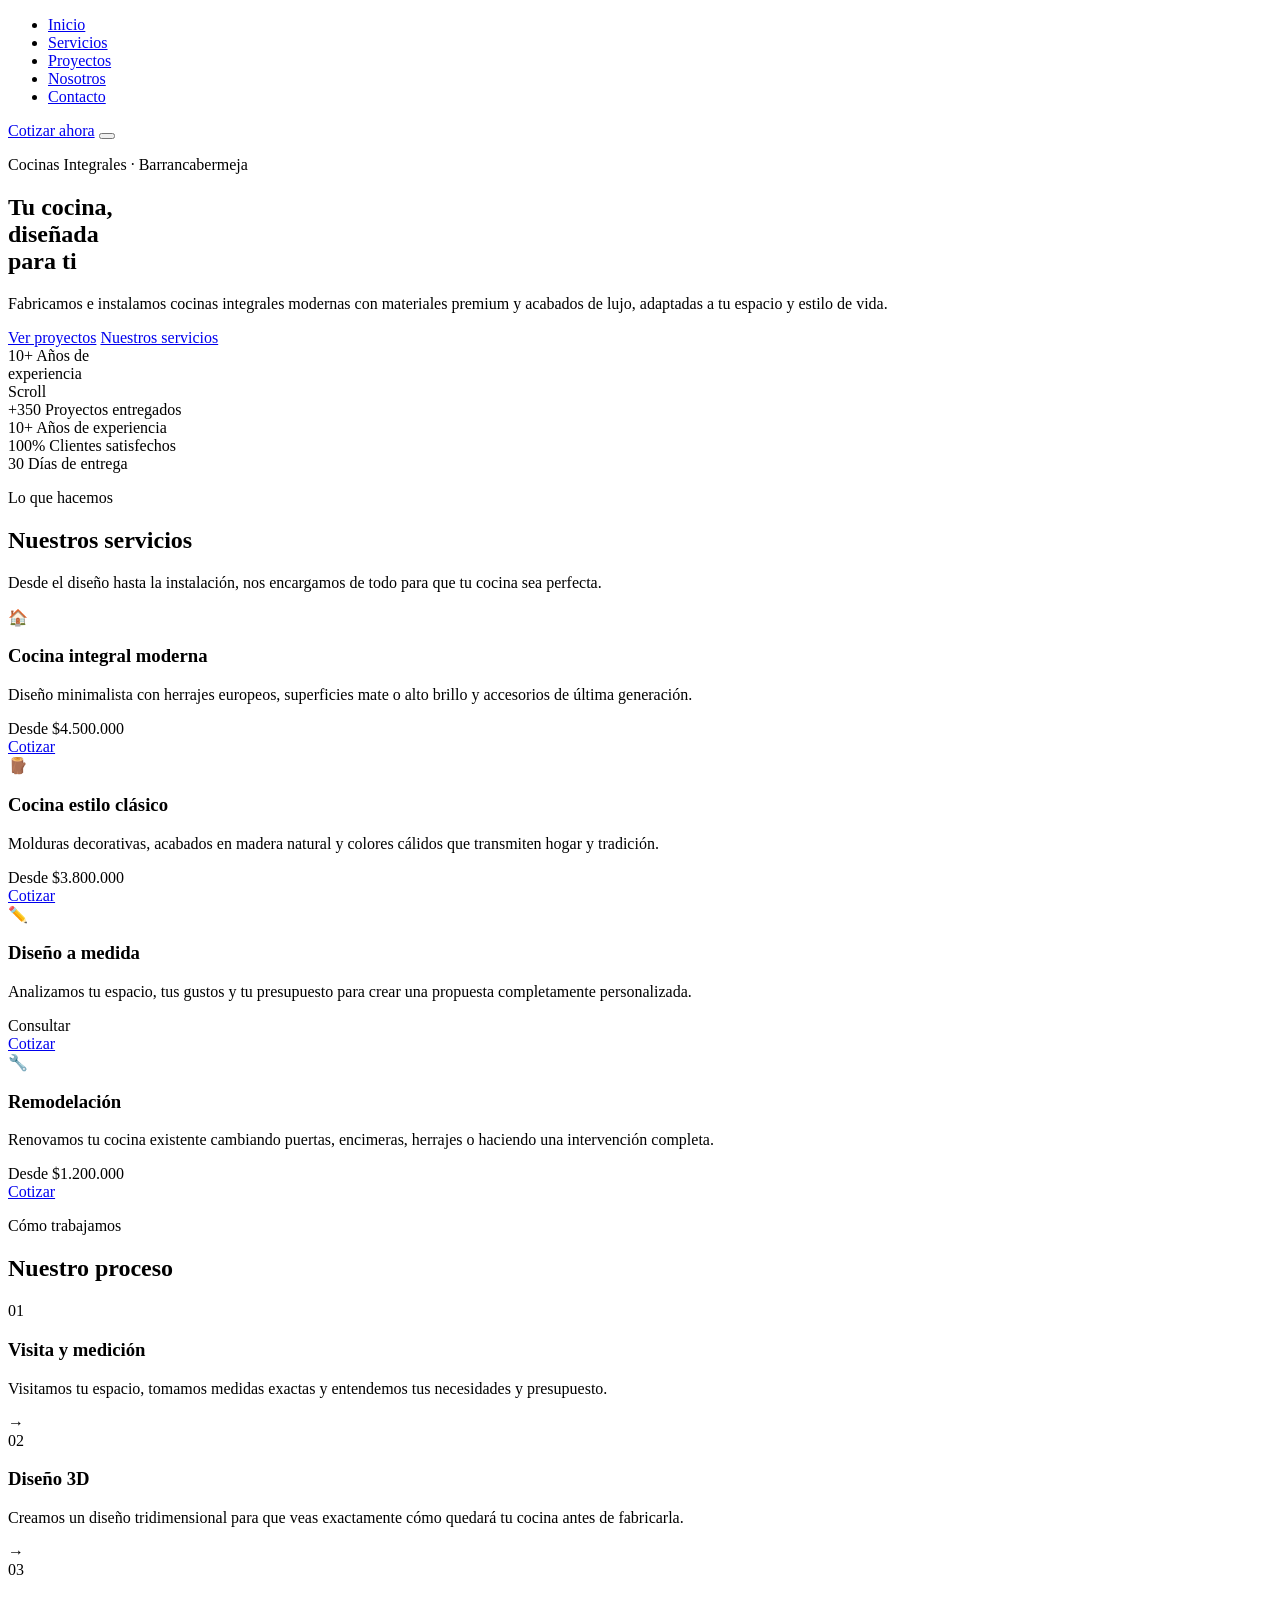
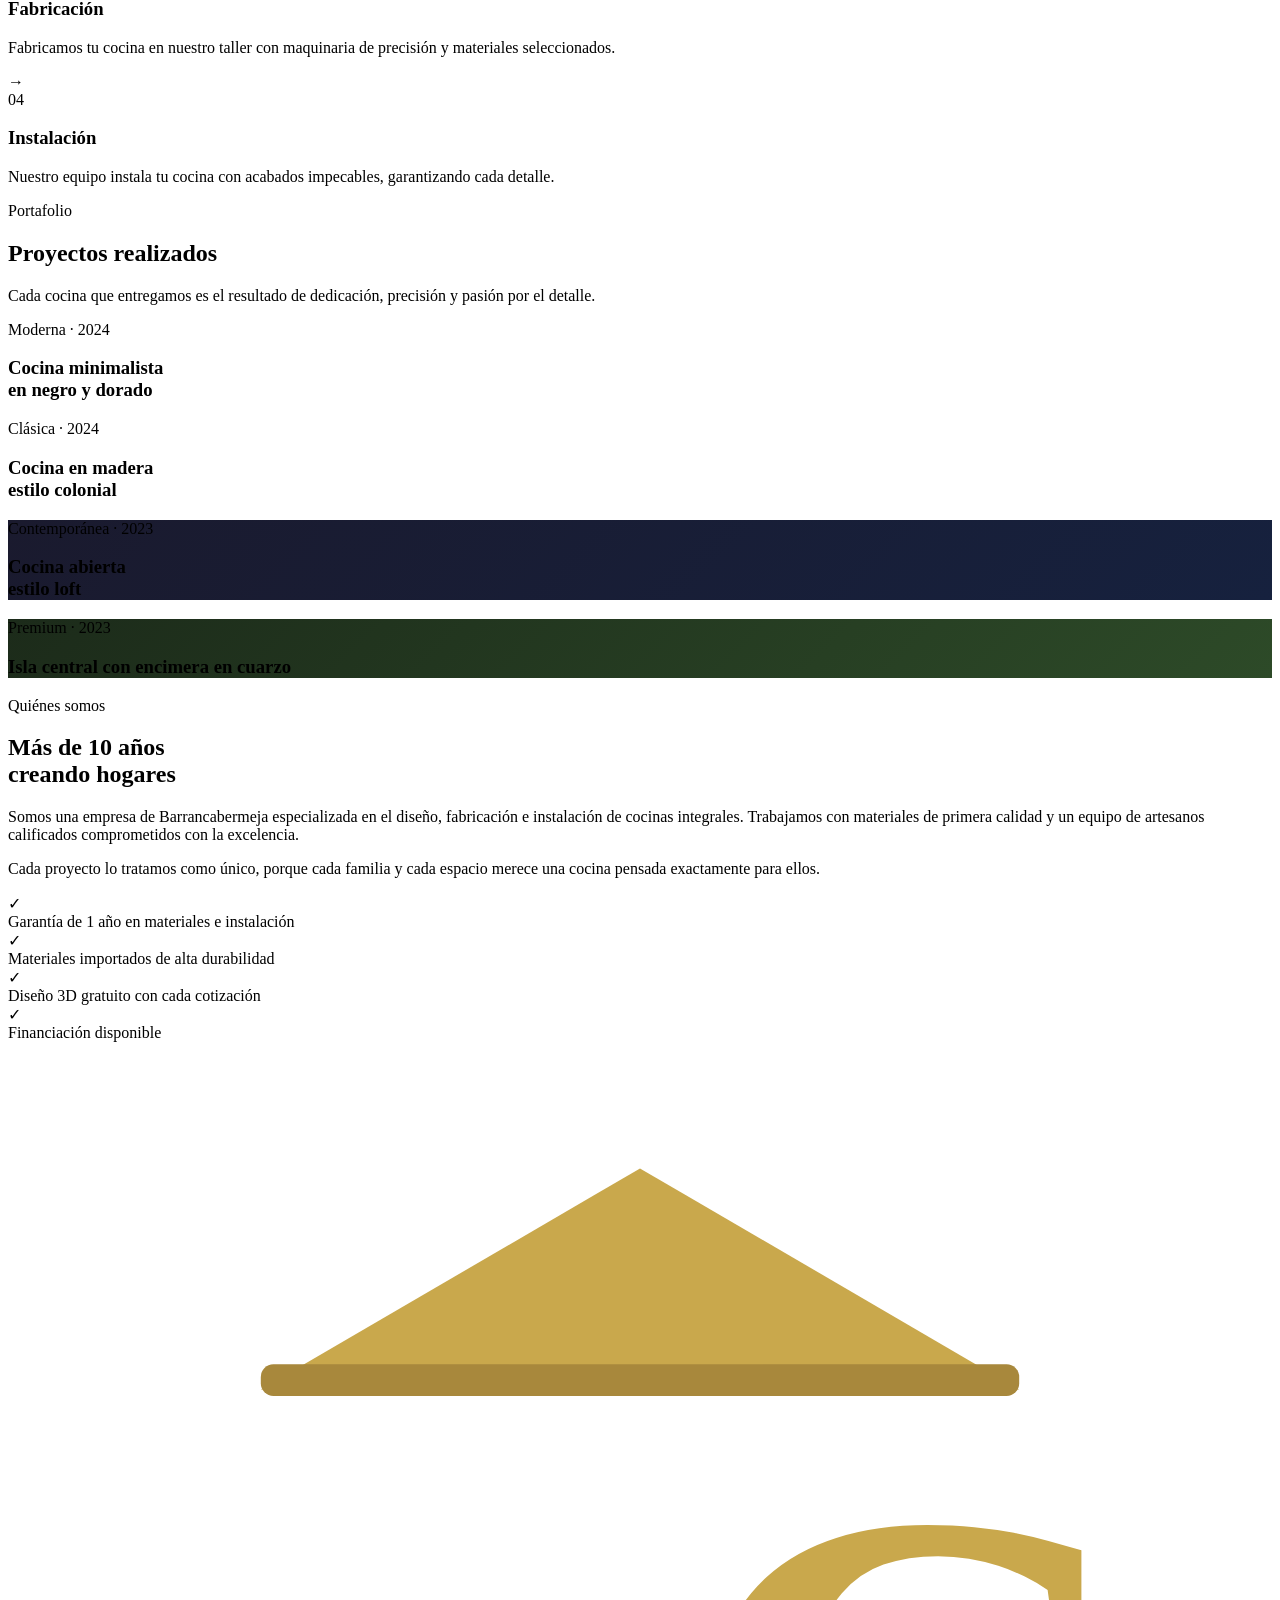
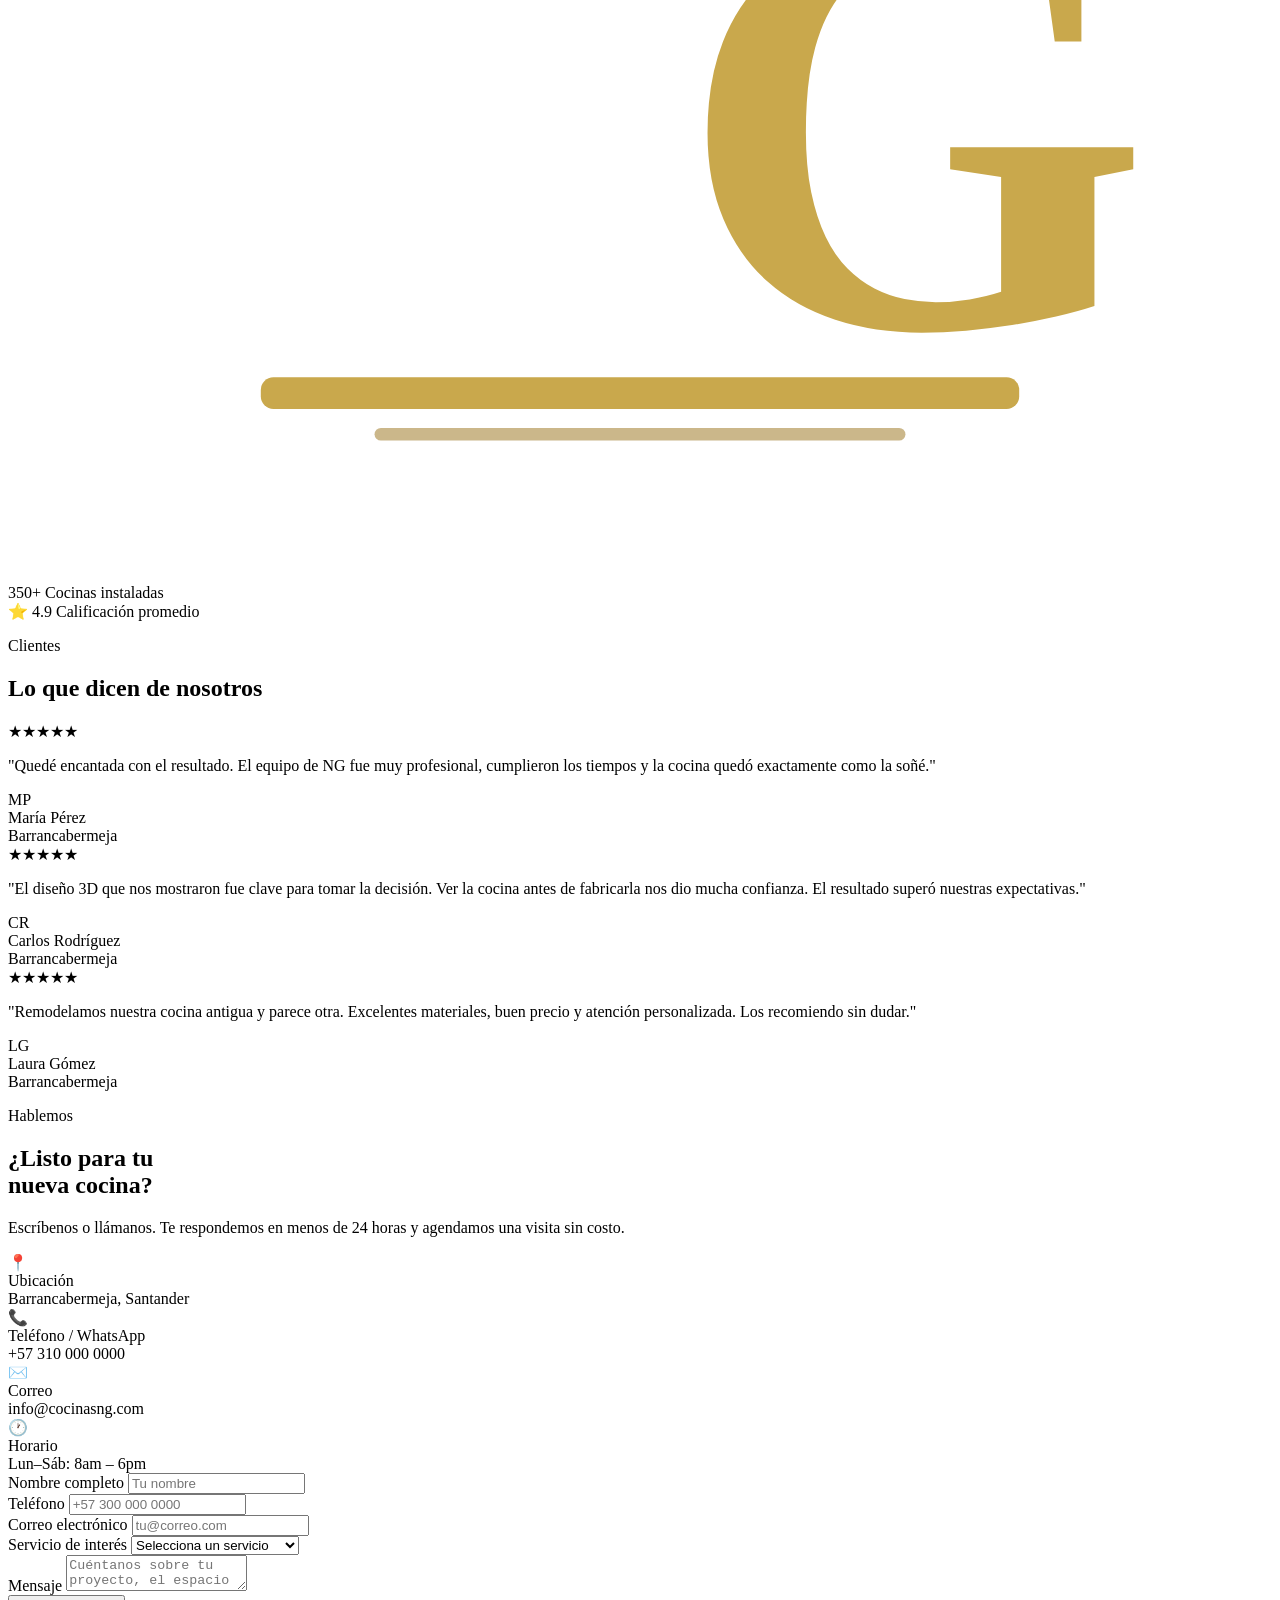
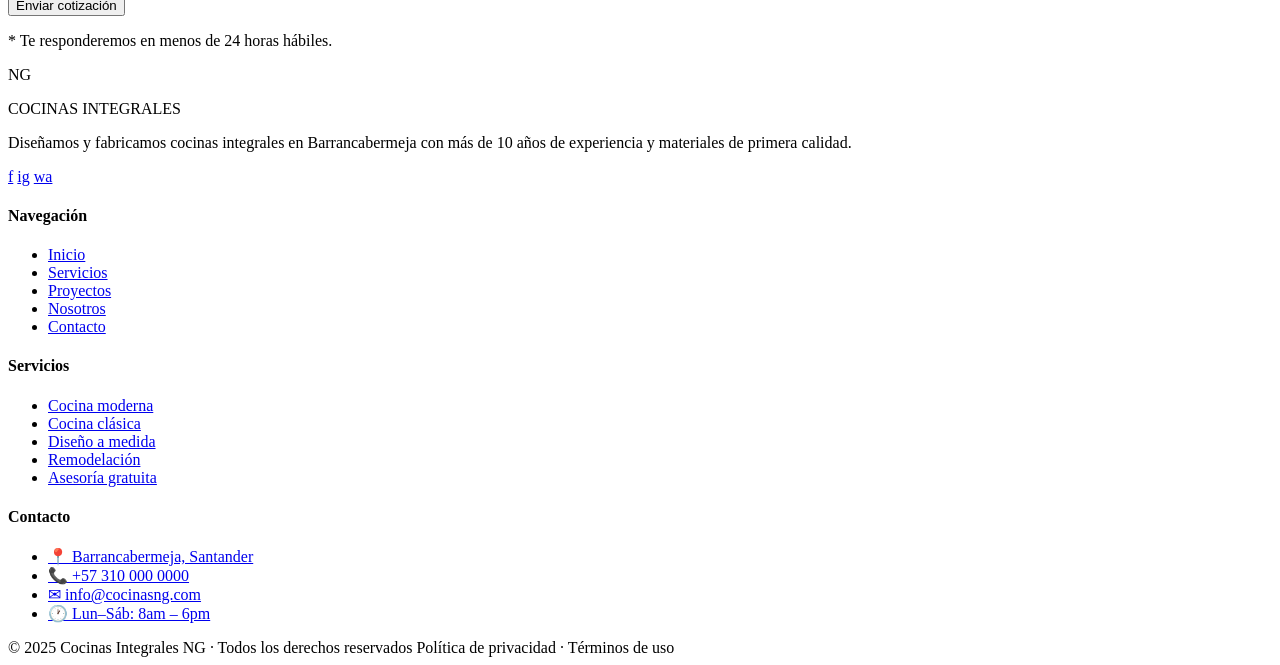
==== index.html @ 8d722c38 "Reorganizar archivos para GitHub Pages" ====
<!DOCTYPE html>
<html lang="es">
<head>
  <meta charset="UTF-8" />
  <meta name="viewport" content="width=device-width, initial-scale=1.0" />
  <title>Cocinas Integrales NG — Barrancabermeja</title>
  <link rel="stylesheet" href="../static/css/style.css" />
  <link rel="preconnect" href="https://fonts.googleapis.com" />
  <link rel="preconnect" href="https://fonts.gstatic.com" crossorigin />
  <link href="https://fonts.googleapis.com/css2?family=Playfair+Display:ital,wght@0,400;0,700;1,400&family=Montserrat:wght@300;400;500;600&family=Lato:wght@300;400;700&display=swap" rel="stylesheet" />
</head>
<body>

  <!-- ═══════════════════ HEADER / NAV ═══════════════════ -->
  <header class="header" id="header">
    <nav class="nav container">
      <div class="nav__logo">
        <!-- <span class="nav__logo-n">N</span><span class="nav__logo-g">G</span> -->
      
    </div>
      <ul class="nav__links">
        <li><a href="#inicio" class="nav__link active">Inicio</a></li>
        <li><a href="#servicios" class="nav__link">Servicios</a></li>
        <li><a href="#proyectos" class="nav__link">Proyectos</a></li>
        <li><a href="#nosotros" class="nav__link">Nosotros</a></li>
        <li><a href="#contacto" class="nav__link">Contacto</a></li>
      </ul>
      <a href="#contacto" class="btn btn--gold nav__cta">Cotizar ahora</a>
      <button class="nav__burger" id="burger" aria-label="Menú">
        <span></span><span></span><span></span>
      </button>
    </nav>

    <!-- HERO -->
    <section class="hero container" id="inicio">
      <div class="hero__content">
        <p class="eyebrow">Cocinas Integrales · Barrancabermeja</p>
        <h1 class="hero__title">
          Tu cocina,<br>
          <span class="hero__title--gold">diseñada</span><br>
          para ti
        </h1>
        <p class="hero__sub">Fabricamos e instalamos cocinas integrales modernas con materiales premium y acabados de lujo, adaptadas a tu espacio y estilo de vida.</p>
        <div class="hero__actions">
          <a href="#proyectos" class="btn btn--gold">Ver proyectos</a>
          <a href="#servicios" class="btn btn--outline">Nuestros servicios</a>
        </div>
      </div>
      <div class="hero__badge">
        <div class="hero__badge-inner">
          <span class="hero__badge-num">10+</span>
          <span class="hero__badge-text">Años de<br>experiencia</span>
        </div>
      </div>
      <div class="hero__scroll">
        <span>Scroll</span>
        <div class="hero__scroll-line"></div>
      </div>
    </section>
  </header>

  <!-- ═══════════════════ STATS ═══════════════════ -->
  <section class="stats">
    <div class="container stats__grid">
      <div class="stat">
        <span class="stat__num">+350</span>
        <span class="stat__label">Proyectos entregados</span>
      </div>
      <div class="stat stat--divider">
        <span class="stat__num">10+</span>
        <span class="stat__label">Años de experiencia</span>
      </div>
      <div class="stat stat--divider">
        <span class="stat__num">100%</span>
        <span class="stat__label">Clientes satisfechos</span>
      </div>
      <div class="stat stat--divider">
        <span class="stat__num">30</span>
        <span class="stat__label">Días de entrega</span>
      </div>
    </div>
  </section>

  <!-- ═══════════════════ SERVICIOS ═══════════════════ -->
  <section class="servicios section" id="servicios">
    <div class="container">
      <div class="section__header">
        <p class="eyebrow eyebrow--dark">Lo que hacemos</p>
        <h2 class="section__title">Nuestros servicios</h2>
        <p class="section__sub">Desde el diseño hasta la instalación, nos encargamos de todo para que tu cocina sea perfecta.</p>
      </div>
      <div class="servicios__grid">
        <div class="service-card service-card--featured">
          <div class="service-card__icon">🏠</div>
          <h3 class="service-card__title">Cocina integral moderna</h3>
          <p class="service-card__text">Diseño minimalista con herrajes europeos, superficies mate o alto brillo y accesorios de última generación.</p>
          <div class="service-card__price">Desde $4.500.000</div>
          <a href="#contacto" class="btn btn--gold service-card__btn">Cotizar</a>
        </div>
        <div class="service-card">
          <div class="service-card__icon">🪵</div>
          <h3 class="service-card__title">Cocina estilo clásico</h3>
          <p class="service-card__text">Molduras decorativas, acabados en madera natural y colores cálidos que transmiten hogar y tradición.</p>
          <div class="service-card__price">Desde $3.800.000</div>
          <a href="#contacto" class="btn btn--outline-dark service-card__btn">Cotizar</a>
        </div>
        <div class="service-card">
          <div class="service-card__icon">✏️</div>
          <h3 class="service-card__title">Diseño a medida</h3>
          <p class="service-card__text">Analizamos tu espacio, tus gustos y tu presupuesto para crear una propuesta completamente personalizada.</p>
          <div class="service-card__price">Consultar</div>
          <a href="#contacto" class="btn btn--outline-dark service-card__btn">Cotizar</a>
        </div>
        <div class="service-card">
          <div class="service-card__icon">🔧</div>
          <h3 class="service-card__title">Remodelación</h3>
          <p class="service-card__text">Renovamos tu cocina existente cambiando puertas, encimeras, herrajes o haciendo una intervención completa.</p>
          <div class="service-card__price">Desde $1.200.000</div>
          <a href="#contacto" class="btn btn--outline-dark service-card__btn">Cotizar</a>
        </div>
      </div>
    </div>
  </section>

  <!-- ═══════════════════ PROCESO ═══════════════════ -->
  <section class="proceso section" id="proceso">
    <div class="container">
      <div class="section__header">
        <p class="eyebrow eyebrow--gold">Cómo trabajamos</p>
        <h2 class="section__title section__title--light">Nuestro proceso</h2>
      </div>
      <div class="proceso__steps">
        <div class="step">
          <div class="step__num">01</div>
          <h3 class="step__title">Visita y medición</h3>
          <p class="step__text">Visitamos tu espacio, tomamos medidas exactas y entendemos tus necesidades y presupuesto.</p>
        </div>
        <div class="step__arrow">→</div>
        <div class="step">
          <div class="step__num">02</div>
          <h3 class="step__title">Diseño 3D</h3>
          <p class="step__text">Creamos un diseño tridimensional para que veas exactamente cómo quedará tu cocina antes de fabricarla.</p>
        </div>
        <div class="step__arrow">→</div>
        <div class="step">
          <div class="step__num">03</div>
          <h3 class="step__title">Fabricación</h3>
          <p class="step__text">Fabricamos tu cocina en nuestro taller con maquinaria de precisión y materiales seleccionados.</p>
        </div>
        <div class="step__arrow">→</div>
        <div class="step">
          <div class="step__num">04</div>
          <h3 class="step__title">Instalación</h3>
          <p class="step__text">Nuestro equipo instala tu cocina con acabados impecables, garantizando cada detalle.</p>
        </div>
      </div>
    </div>
  </section>

  <!-- ═══════════════════ PROYECTOS ═══════════════════ -->
  <section class="proyectos section" id="proyectos">
    <div class="container">
      <div class="section__header">
        <p class="eyebrow eyebrow--dark">Portafolio</p>
        <h2 class="section__title">Proyectos realizados</h2>
        <p class="section__sub">Cada cocina que entregamos es el resultado de dedicación, precisión y pasión por el detalle.</p>
      </div>
      <div class="proyectos__grid">
        <div class="proyecto-card proyecto-card--tall">
          <div class="proyecto-card__img" style="background-image: url('../static/img/close_escritorio.jpeg'); background-size: cover; background-position: center;">
            <div class="proyecto-card__overlay">
              <span class="proyecto-card__tag">Moderna · 2024</span>
              <h3 class="proyecto-card__title">Cocina minimalista<br>en negro y dorado</h3>
            </div>
          </div>
        </div>
        <div class="proyecto-card">
          <div class="proyecto-card__img" style="background-image: url('../static/img/closet.jpeg'); background-size: cover; background-position: center;">
            <div class="proyecto-card__overlay">
              <span class="proyecto-card__tag">Clásica · 2024</span>
              <h3 class="proyecto-card__title">Cocina en madera<br>estilo colonial</h3>
            </div>
          </div>
        </div>
        <div class="proyecto-card">
          <div class="proyecto-card__img" style="background: linear-gradient(135deg, #1a1a2e 0%, #16213e 100%);">
            <div class="proyecto-card__overlay">
              <span class="proyecto-card__tag">Contemporánea · 2023</span>
              <h3 class="proyecto-card__title">Cocina abierta<br>estilo loft</h3>
            </div>
          </div>
        </div>
        <div class="proyecto-card proyecto-card--wide">
          <div class="proyecto-card__img" style="background: linear-gradient(135deg, #1c2b1a 0%, #2d4a28 100%);">
            <div class="proyecto-card__overlay">
              <span class="proyecto-card__tag">Premium · 2023</span>
              <h3 class="proyecto-card__title">Isla central con encimera en cuarzo</h3>
            </div>
          </div>
        </div>
      </div>
    </div>
  </section>

  <!-- ═══════════════════ NOSOTROS ═══════════════════ -->
  <section class="nosotros section" id="nosotros">
    <div class="container nosotros__layout">
      <div class="nosotros__content">
        <p class="eyebrow eyebrow--gold">Quiénes somos</p>
        <h2 class="section__title section__title--light">Más de 10 años<br>creando hogares</h2>
        <p class="nosotros__text">Somos una empresa de Barrancabermeja especializada en el diseño, fabricación e instalación de cocinas integrales. Trabajamos con materiales de primera calidad y un equipo de artesanos calificados comprometidos con la excelencia.</p>
        <p class="nosotros__text">Cada proyecto lo tratamos como único, porque cada familia y cada espacio merece una cocina pensada exactamente para ellos.</p>
        <div class="nosotros__features">
          <div class="feature">
            <div class="feature__icon">✓</div>
            <span>Garantía de 1 año en materiales e instalación</span>
          </div>
          <div class="feature">
            <div class="feature__icon">✓</div>
            <span>Materiales importados de alta durabilidad</span>
          </div>
          <div class="feature">
            <div class="feature__icon">✓</div>
            <span>Diseño 3D gratuito con cada cotización</span>
          </div>
          <div class="feature">
            <div class="feature__icon">✓</div>
            <span>Financiación disponible</span>
          </div>
        </div>
      </div>
      <div class="nosotros__visual">
        <div class="nosotros__card-big">
          <div class="nosotros__logo-display">
            <div class="ng-icon">
              <svg viewBox="0 0 200 180" xmlns="http://www.w3.org/2000/svg">
                <polygon points="100,20 160,55 40,55" fill="#C9A84C"/>
                <rect x="40" y="51" width="120" height="5" rx="2" fill="#A8883C"/>
                <text x="52" y="140" font-family="Georgia, serif" font-size="96" font-weight="700" fill="#FFFFFF">N</text>
                <text x="106" y="140" font-family="Georgia, serif" font-size="96" font-weight="700" fill="#C9A84C">G</text>
                <rect x="40" y="148" width="120" height="5" rx="2" fill="#C9A84C"/>
                <rect x="58" y="156" width="84" height="2" rx="1" fill="#A8883C" opacity="0.6"/>
              </svg>
            </div>
          </div>
        </div>
        <div class="nosotros__card-sm nosotros__card-sm--1">
          <span class="nosotros__card-num">350+</span>
          <span class="nosotros__card-label">Cocinas instaladas</span>
        </div>
        <div class="nosotros__card-sm nosotros__card-sm--2">
          <span class="nosotros__card-num">⭐ 4.9</span>
          <span class="nosotros__card-label">Calificación promedio</span>
        </div>
      </div>
    </div>
  </section>

  <!-- ═══════════════════ TESTIMONIOS ═══════════════════ -->
  <section class="testimonios section">
    <div class="container">
      <div class="section__header">
        <p class="eyebrow eyebrow--dark">Clientes</p>
        <h2 class="section__title">Lo que dicen de nosotros</h2>
      </div>
      <div class="testimonios__grid">
        <div class="testimonio">
          <div class="testimonio__stars">★★★★★</div>
          <p class="testimonio__text">"Quedé encantada con el resultado. El equipo de NG fue muy profesional, cumplieron los tiempos y la cocina quedó exactamente como la soñé."</p>
          <div class="testimonio__author">
            <div class="testimonio__avatar">MP</div>
            <div>
              <div class="testimonio__name">María Pérez</div>
              <div class="testimonio__city">Barrancabermeja</div>
            </div>
          </div>
        </div>
        <div class="testimonio testimonio--featured">
          <div class="testimonio__stars">★★★★★</div>
          <p class="testimonio__text">"El diseño 3D que nos mostraron fue clave para tomar la decisión. Ver la cocina antes de fabricarla nos dio mucha confianza. El resultado superó nuestras expectativas."</p>
          <div class="testimonio__author">
            <div class="testimonio__avatar">CR</div>
            <div>
              <div class="testimonio__name">Carlos Rodríguez</div>
              <div class="testimonio__city">Barrancabermeja</div>
            </div>
          </div>
        </div>
        <div class="testimonio">
          <div class="testimonio__stars">★★★★★</div>
          <p class="testimonio__text">"Remodelamos nuestra cocina antigua y parece otra. Excelentes materiales, buen precio y atención personalizada. Los recomiendo sin dudar."</p>
          <div class="testimonio__author">
            <div class="testimonio__avatar">LG</div>
            <div>
              <div class="testimonio__name">Laura Gómez</div>
              <div class="testimonio__city">Barrancabermeja</div>
            </div>
          </div>
        </div>
      </div>
    </div>
  </section>

  <!-- ═══════════════════ CONTACTO ═══════════════════ -->
  <section class="contacto section" id="contacto">
    <div class="container contacto__layout">
      <div class="contacto__info">
        <p class="eyebrow eyebrow--gold">Hablemos</p>
        <h2 class="section__title section__title--light">¿Listo para tu<br>nueva cocina?</h2>
        <p class="contacto__sub">Escríbenos o llámanos. Te respondemos en menos de 24 horas y agendamos una visita sin costo.</p>
        <div class="contacto__datos">
          <div class="contacto__dato">
            <span class="contacto__dato-icon">📍</span>
            <div>
              <div class="contacto__dato-title">Ubicación</div>
              <div class="contacto__dato-val">Barrancabermeja, Santander</div>
            </div>
          </div>
          <div class="contacto__dato">
            <span class="contacto__dato-icon">📞</span>
            <div>
              <div class="contacto__dato-title">Teléfono / WhatsApp</div>
              <div class="contacto__dato-val">+57 310 000 0000</div>
            </div>
          </div>
          <div class="contacto__dato">
            <span class="contacto__dato-icon">✉️</span>
            <div>
              <div class="contacto__dato-title">Correo</div>
              <div class="contacto__dato-val">info@cocinasng.com</div>
            </div>
          </div>
          <div class="contacto__dato">
            <span class="contacto__dato-icon">🕐</span>
            <div>
              <div class="contacto__dato-title">Horario</div>
              <div class="contacto__dato-val">Lun–Sáb: 8am – 6pm</div>
            </div>
          </div>
        </div>
      </div>
      <form class="contacto__form" id="form">
        <div class="form__row">
          <div class="form__group">
            <label class="form__label" for="nombre">Nombre completo</label>
            <input class="form__input" type="text" id="nombre" placeholder="Tu nombre" />
          </div>
          <div class="form__group">
            <label class="form__label" for="telefono">Teléfono</label>
            <input class="form__input" type="tel" id="telefono" placeholder="+57 300 000 0000" />
          </div>
        </div>
        <div class="form__group">
          <label class="form__label" for="email">Correo electrónico</label>
          <input class="form__input" type="email" id="email" placeholder="tu@correo.com" />
        </div>
        <div class="form__group">
          <label class="form__label" for="servicio">Servicio de interés</label>
          <select class="form__input form__select" id="servicio">
            <option value="">Selecciona un servicio</option>
            <option>Cocina integral moderna</option>
            <option>Cocina estilo clásico</option>
            <option>Diseño a medida</option>
            <option>Remodelación</option>
          </select>
        </div>
        <div class="form__group">
          <label class="form__label" for="mensaje">Mensaje</label>
          <textarea class="form__input form__textarea" id="mensaje" placeholder="Cuéntanos sobre tu proyecto, el espacio disponible, tus preferencias..."></textarea>
        </div>
        <button type="submit" class="btn btn--gold btn--full">Enviar cotización</button>
        <p class="form__note">* Te responderemos en menos de 24 horas hábiles.</p>
      </form>
    </div>
  </section>

  <!-- ═══════════════════ FOOTER ═══════════════════ -->
  <footer class="footer">
    <div class="container footer__top">
      <div class="footer__brand">
        <div class="footer__logo">
          <span class="footer__logo-n">N</span><span class="footer__logo-g">G</span>
        </div>
        <p class="footer__tagline">COCINAS INTEGRALES</p>
        <p class="footer__desc">Diseñamos y fabricamos cocinas integrales en Barrancabermeja con más de 10 años de experiencia y materiales de primera calidad.</p>
        <div class="footer__social">
          <a href="#" class="footer__social-link" aria-label="Facebook">f</a>
          <a href="#" class="footer__social-link" aria-label="Instagram">ig</a>
          <a href="#" class="footer__social-link" aria-label="WhatsApp">wa</a>
        </div>
      </div>
      <div class="footer__col">
        <h4 class="footer__col-title">Navegación</h4>
        <ul class="footer__links">
          <li><a href="#inicio" class="footer__link">Inicio</a></li>
          <li><a href="#servicios" class="footer__link">Servicios</a></li>
          <li><a href="#proyectos" class="footer__link">Proyectos</a></li>
          <li><a href="#nosotros" class="footer__link">Nosotros</a></li>
          <li><a href="#contacto" class="footer__link">Contacto</a></li>
        </ul>
      </div>
      <div class="footer__col">
        <h4 class="footer__col-title">Servicios</h4>
        <ul class="footer__links">
          <li><a href="#" class="footer__link">Cocina moderna</a></li>
          <li><a href="#" class="footer__link">Cocina clásica</a></li>
          <li><a href="#" class="footer__link">Diseño a medida</a></li>
          <li><a href="#" class="footer__link">Remodelación</a></li>
          <li><a href="#" class="footer__link">Asesoría gratuita</a></li>
        </ul>
      </div>
      <div class="footer__col">
        <h4 class="footer__col-title">Contacto</h4>
        <ul class="footer__links">
          <li><a href="#" class="footer__link">📍 Barrancabermeja, Santander</a></li>
          <li><a href="tel:+573100000000" class="footer__link">📞 +57 310 000 0000</a></li>
          <li><a href="mailto:info@cocinasng.com" class="footer__link">✉ info@cocinasng.com</a></li>
          <li><a href="#" class="footer__link">🕐 Lun–Sáb: 8am – 6pm</a></li>
        </ul>
      </div>
    </div>
    <div class="footer__bottom">
      <div class="container footer__bottom-inner">
        <span class="footer__copy">© 2025 Cocinas Integrales NG · Todos los derechos reservados</span>
        <span class="footer__legal">Política de privacidad · Términos de uso</span>
      </div>
    </div>
  </footer>

  <script>
    // Navbar scroll
    const header = document.getElementById('header');
    window.addEventListener('scroll', () => {
      header.classList.toggle('header--scrolled', window.scrollY > 60);
    });

    // Burger menu
    const burger = document.getElementById('burger');
    const navLinks = document.querySelector('.nav__links');
    burger.addEventListener('click', () => {
      navLinks.classList.toggle('nav__links--open');
      burger.classList.toggle('nav__burger--open');
    });

    // Active link
    const links = document.querySelectorAll('.nav__link');
    links.forEach(l => l.addEventListener('click', () => {
      links.forEach(x => x.classList.remove('active'));
      l.classList.add('active');
      navLinks.classList.remove('nav__links--open');
    }));

    // Form submit
    document.getElementById('form').addEventListener('submit', e => {
      e.preventDefault();
      alert('¡Gracias! Tu cotización fue enviada. Te contactaremos pronto.');
    });

    // Scroll reveal
    const observer = new IntersectionObserver((entries) => {
      entries.forEach(e => {
        if (e.isIntersecting) e.target.classList.add('visible');
      });
    }, { threshold: 0.12 });
    document.querySelectorAll('.service-card, .step, .proyecto-card, .testimonio, .stat, .feature').forEach(el => {
      el.classList.add('reveal');
      observer.observe(el);
    });
  </script>
</body>
</html>
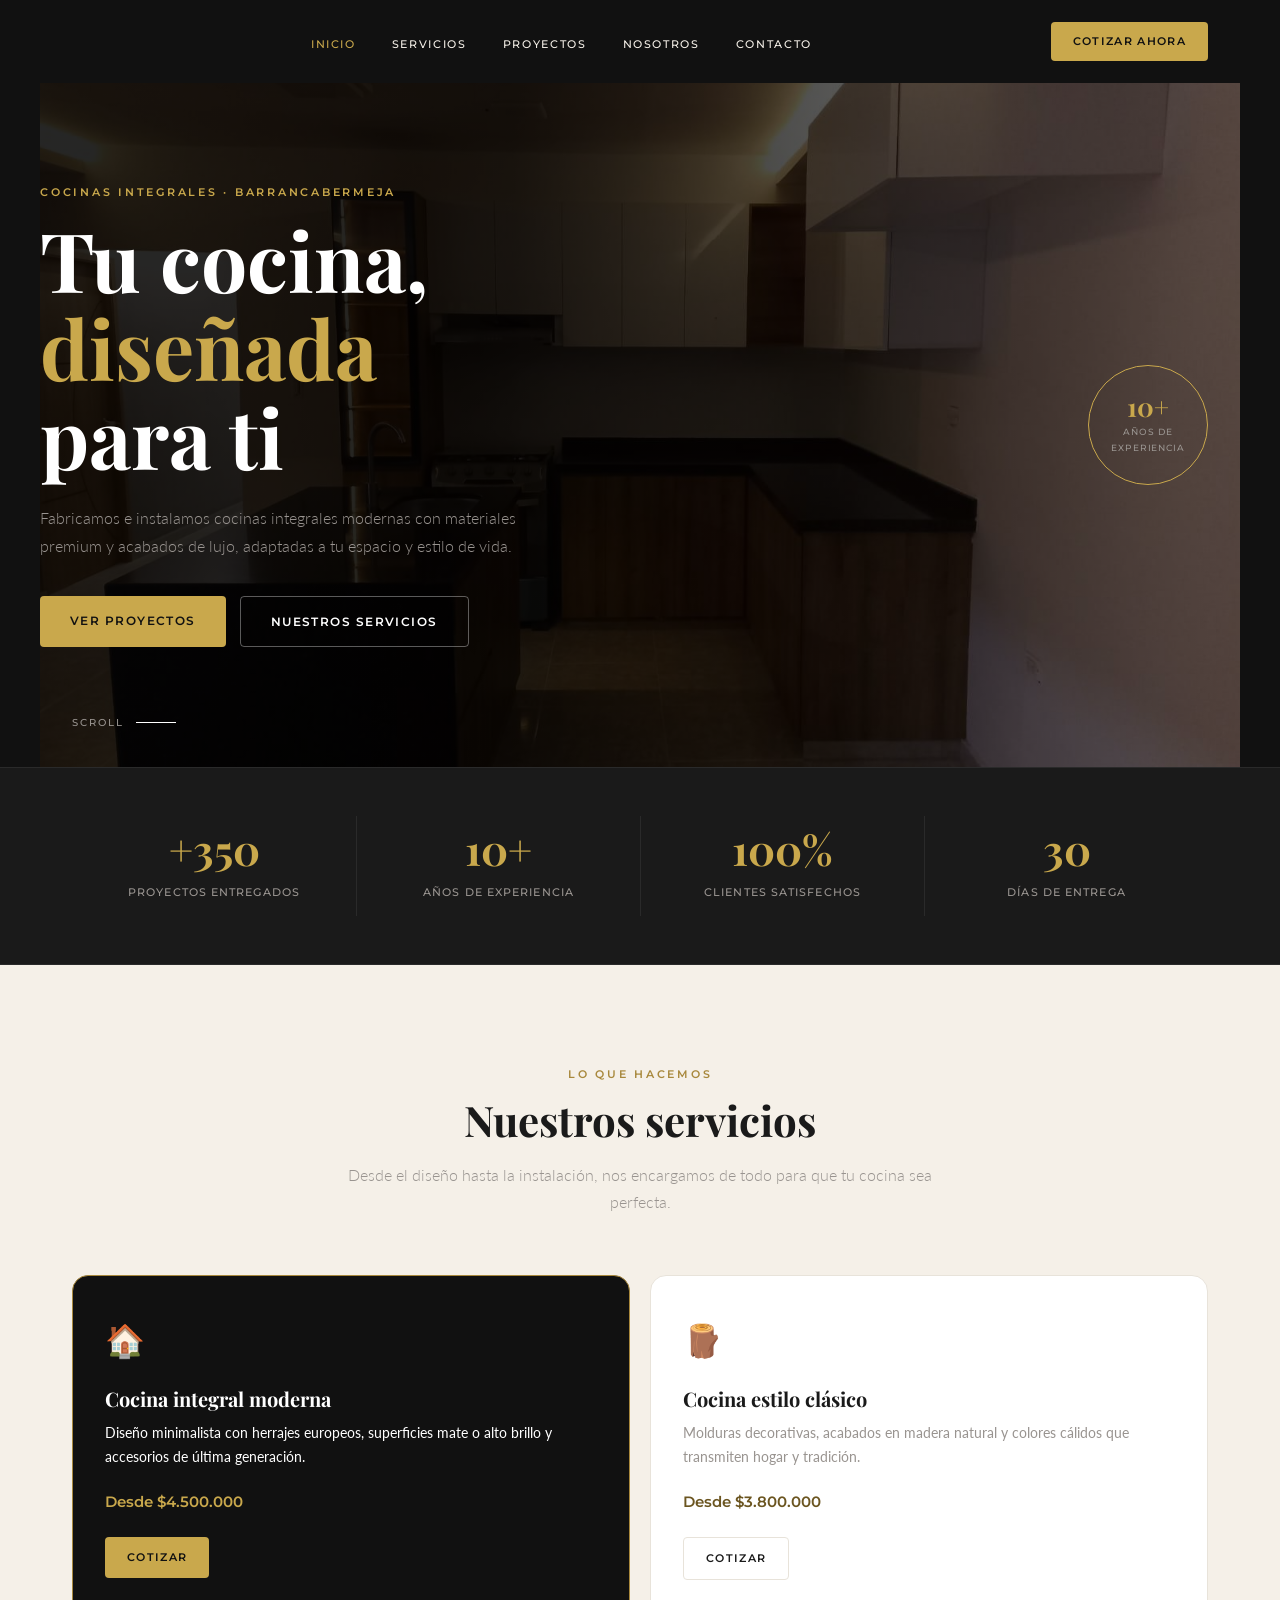
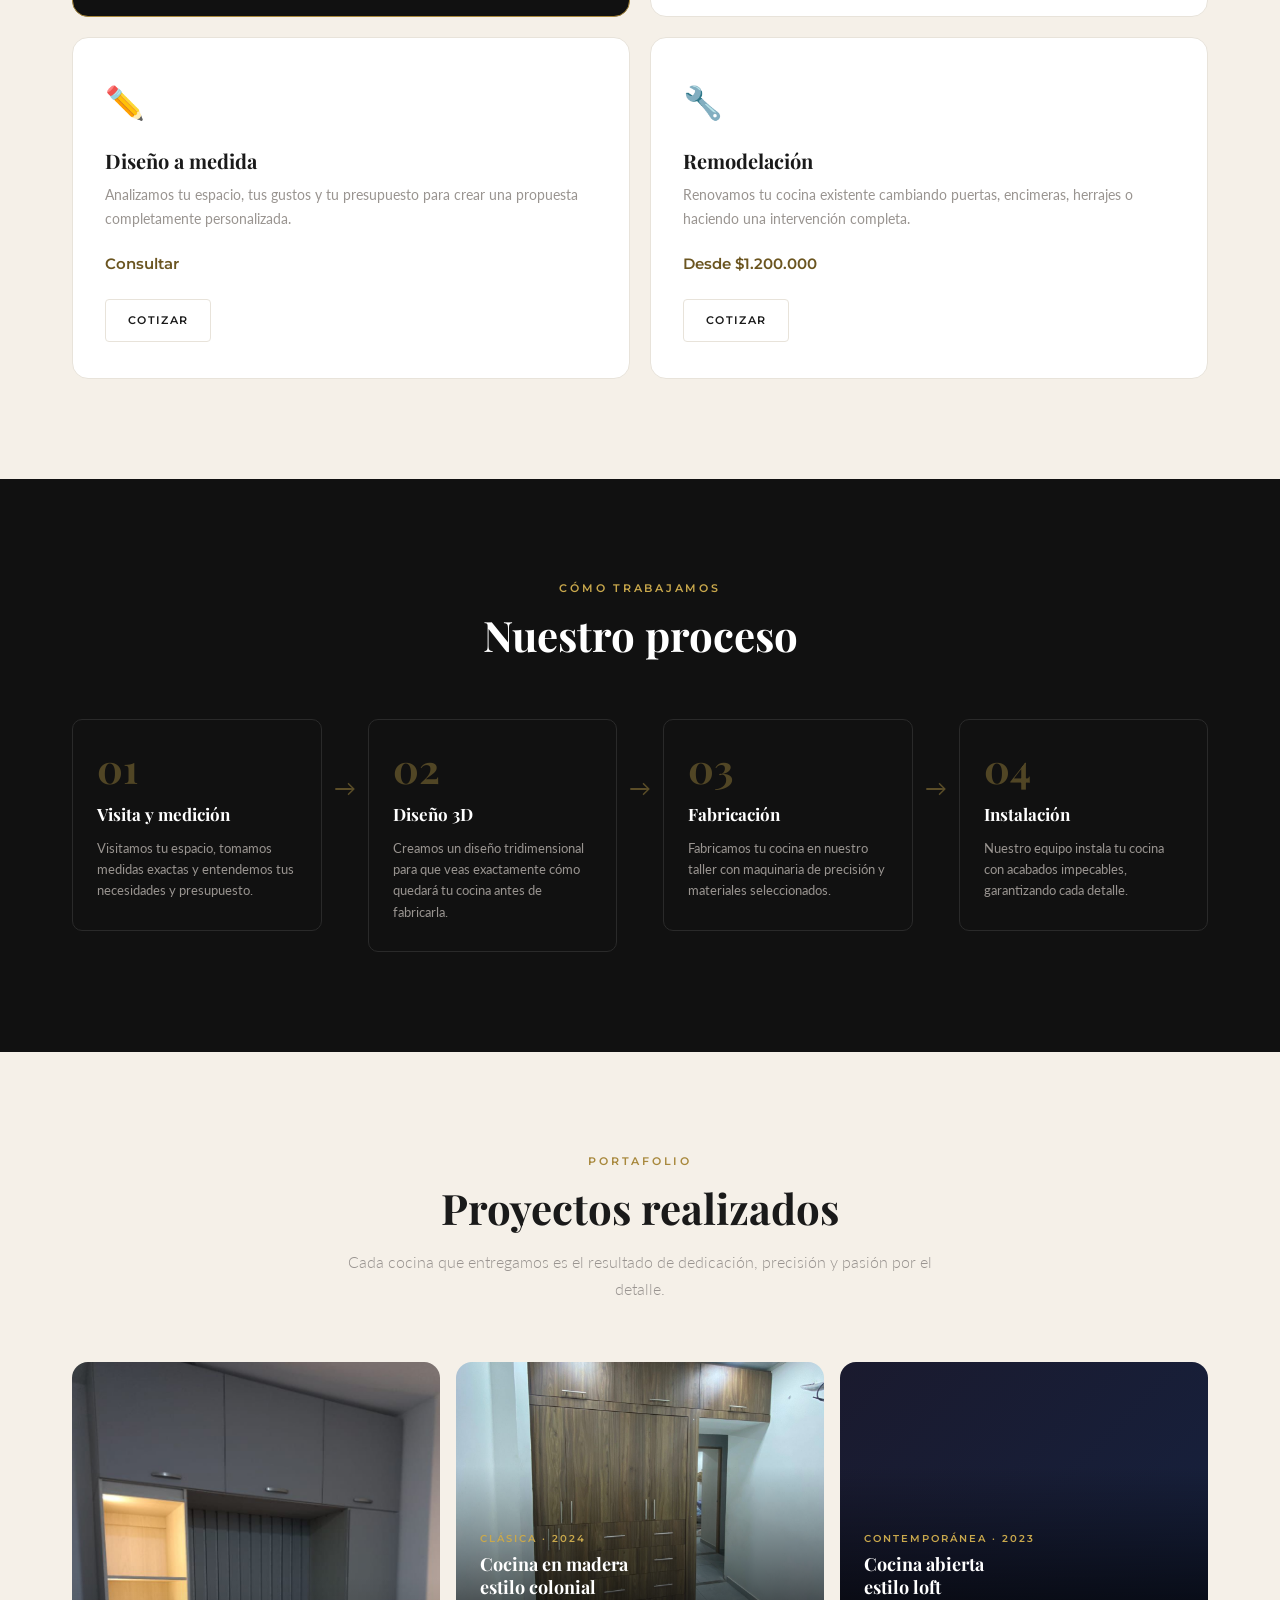
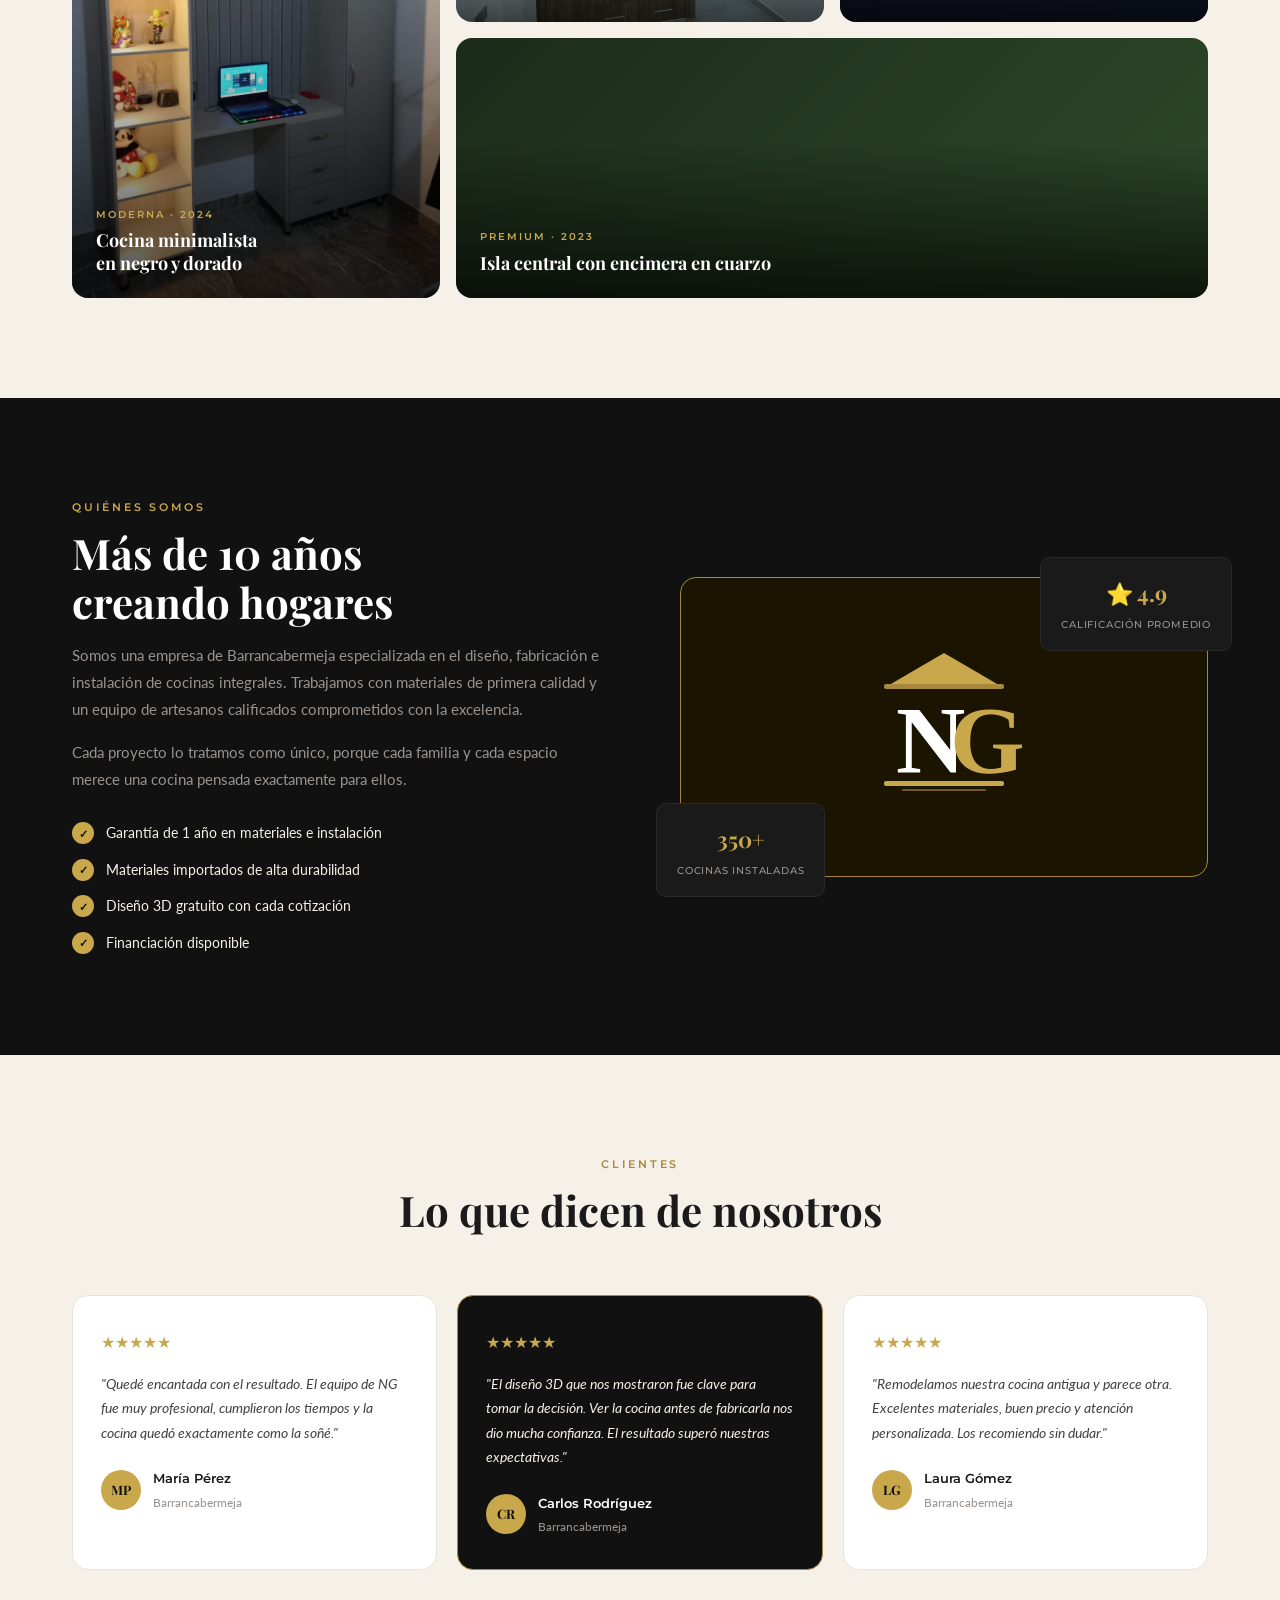
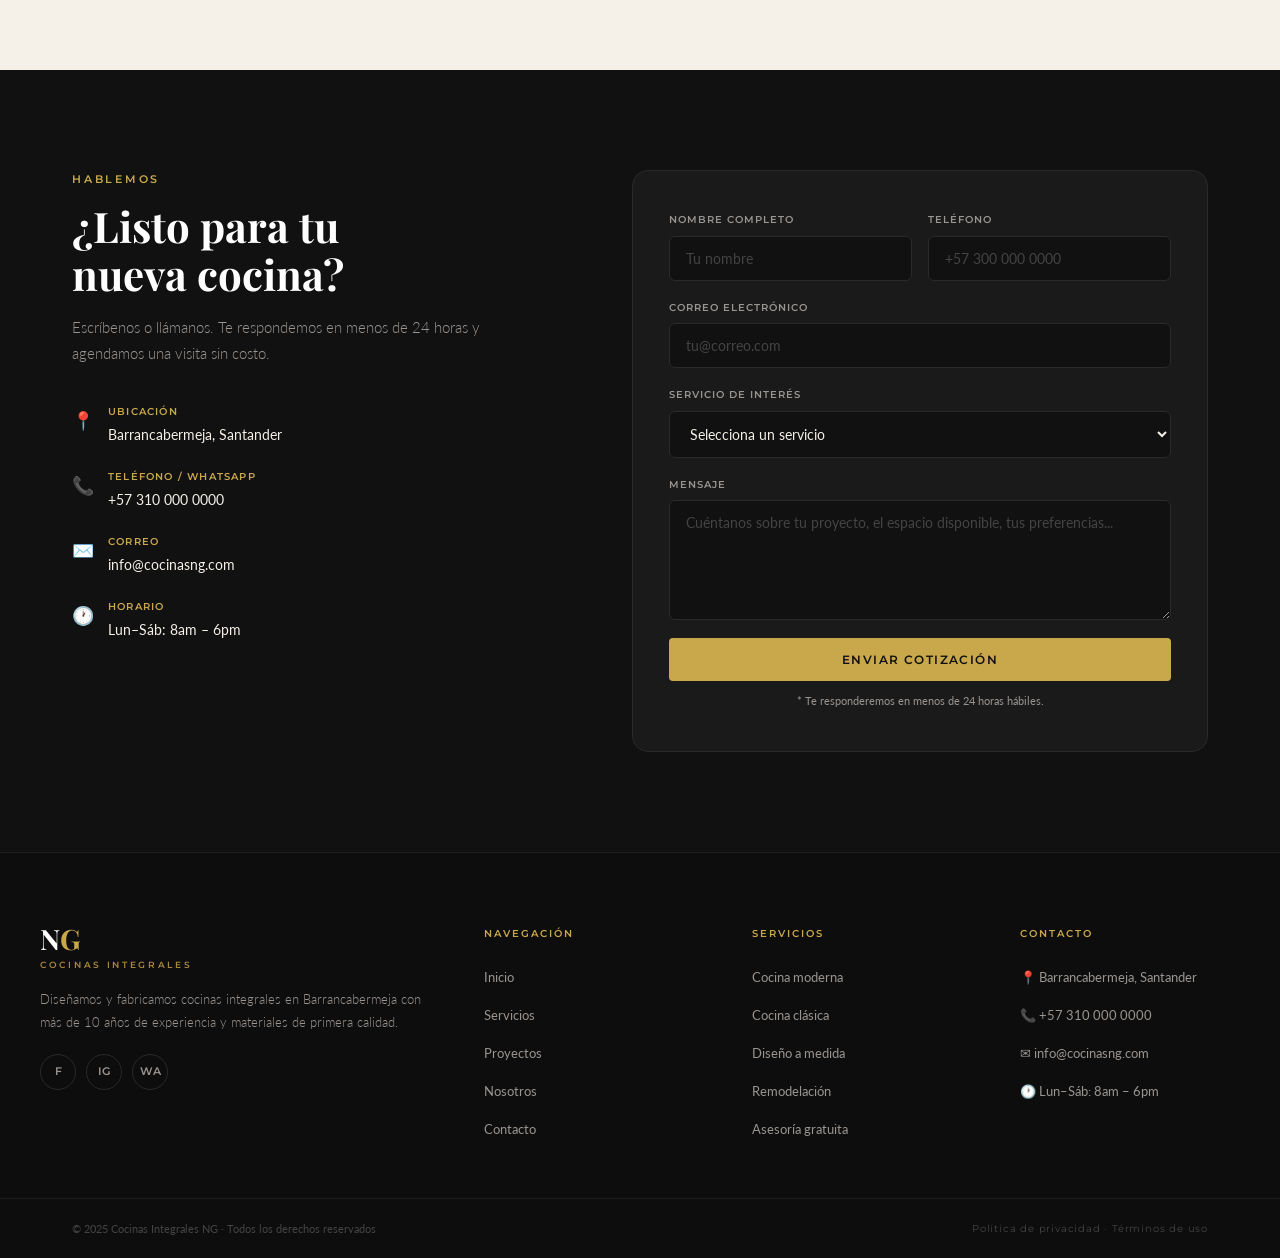
==== commit c582ee2f: "Corregir rutas de CSS e imágenes para GitHub Pages" ====
--- a/index.html
+++ b/index.html
@@ -3,9 +3,7 @@
 <head>
   <meta charset="UTF-8" />
   <meta name="viewport" content="width=device-width, initial-scale=1.0" />
-  <title>Cocinas Integrales NG — Barrancabermeja</title>
-  <link rel="stylesheet" href="../static/css/style.css" />
-  <link rel="preconnect" href="https://fonts.googleapis.com" />
+  <link rel="stylesheet" href="css/style.css" />
   <link rel="preconnect" href="https://fonts.gstatic.com" crossorigin />
   <link href="https://fonts.googleapis.com/css2?family=Playfair+Display:ital,wght@0,400;0,700;1,400&family=Montserrat:wght@300;400;500;600&family=Lato:wght@300;400;700&display=swap" rel="stylesheet" />
 </head>
@@ -167,7 +165,7 @@
       </div>
       <div class="proyectos__grid">
         <div class="proyecto-card proyecto-card--tall">
-          <div class="proyecto-card__img" style="background-image: url('../static/img/close_escritorio.jpeg'); background-size: cover; background-position: center;">
+          <div class="proyecto-card__img" style="background-image: url('img/close_escritorio.jpeg'); background-size: cover; background-position: center;">
             <div class="proyecto-card__overlay">
               <span class="proyecto-card__tag">Moderna · 2024</span>
               <h3 class="proyecto-card__title">Cocina minimalista<br>en negro y dorado</h3>
@@ -175,7 +173,7 @@
           </div>
         </div>
         <div class="proyecto-card">
-          <div class="proyecto-card__img" style="background-image: url('../static/img/closet.jpeg'); background-size: cover; background-position: center;">
+          <div class="proyecto-card__img" style="background-image: url('img/closet.jpeg'); background-size: cover; background-position: center;">
             <div class="proyecto-card__overlay">
               <span class="proyecto-card__tag">Clásica · 2024</span>
               <h3 class="proyecto-card__title">Cocina en madera<br>estilo colonial</h3>
--- a/css/style.css
+++ b/css/style.css
@@ -0,0 +1,918 @@
+/* ═══════════════════════════════════════════════════════════
+   COCINAS INTEGRALES NG — styles.css
+   Paleta: Negro #111111 · Dorado #C9A84C · Crema #F5F0E8
+   Tipografía: Playfair Display · Montserrat · Lato
+═══════════════════════════════════════════════════════════ */
+
+/* ─── Variables ─── */
+:root {
+  --ng-negro:       #111111;
+  --ng-negro-2:     #1A1A1A;
+  --ng-dorado:      #C9A84C;
+  --ng-dorado-50:   #F9F2E1;
+  --ng-dorado-200:  #EDD98A;
+  --ng-dorado-600:  #A8883C;
+  --ng-dorado-800:  #6B5520;
+  --ng-crema:       #F5F0E8;
+  --ng-crema-2:     #E8E3DA;
+  --ng-neutro-400:  #999490;
+  --ng-neutro-700:  #444241;
+  --ng-blanco:      #FFFFFF;
+
+  --font-titular:   'Playfair Display', Georgia, serif;
+  --font-ui:        'Montserrat', Arial, sans-serif;
+  --font-cuerpo:    'Lato', Arial, sans-serif;
+
+  --container:      1200px;
+  --radius:         10px;
+  --radius-lg:      16px;
+  --transition:     0.3s ease;
+  --shadow:         0 8px 40px rgba(0,0,0,0.18);
+  --shadow-gold:    0 4px 24px rgba(201,168,76,0.18);
+}
+
+/* ─── Reset ─── */
+*, *::before, *::after { box-sizing: border-box; margin: 0; padding: 0; }
+html { scroll-behavior: smooth; }
+body {
+  font-family: var(--font-cuerpo);
+  background: var(--ng-crema);
+  color: var(--ng-neutro-700);
+  line-height: 1.75;
+  overflow-x: hidden;
+}
+a { text-decoration: none; color: inherit; }
+ul { list-style: none; }
+img { max-width: 100%; display: block; }
+
+/* ─── Container ─── */
+.container {
+  max-width: var(--container);
+  margin: 0 auto;
+  padding: 0 2rem;
+}
+
+/* ─── Utilities ─── */
+.section { padding: 100px 0; }
+.eyebrow {
+  font-family: var(--font-ui);
+  font-size: 11px;
+  font-weight: 600;
+  letter-spacing: 0.25em;
+  text-transform: uppercase;
+  color: var(--ng-dorado);
+  margin-bottom: 12px;
+}
+.eyebrow--dark { color: var(--ng-dorado-600); }
+.eyebrow--gold { color: var(--ng-dorado); }
+
+.section__header {
+  text-align: center;
+  max-width: 600px;
+  margin: 0 auto 60px;
+}
+.section__title {
+  font-family: var(--font-titular);
+  font-size: clamp(28px, 4vw, 42px);
+  font-weight: 700;
+  color: var(--ng-negro-2);
+  line-height: 1.15;
+  margin-bottom: 16px;
+}
+.section__title--light { color: var(--ng-blanco); }
+.section__sub {
+  font-size: 16px;
+  font-weight: 300;
+  color: var(--ng-neutro-400);
+  line-height: 1.7;
+}
+
+/* ─── Buttons ─── */
+.btn {
+  display: inline-block;
+  font-family: var(--font-ui);
+  font-size: 12px;
+  font-weight: 600;
+  letter-spacing: 0.12em;
+  text-transform: uppercase;
+  padding: 14px 30px;
+  border-radius: 4px;
+  border: none;
+  cursor: pointer;
+  transition: var(--transition);
+}
+.btn--gold {
+  background: var(--ng-dorado);
+  color: var(--ng-negro);
+}
+.btn--gold:hover {
+  background: var(--ng-dorado-600);
+  transform: translateY(-2px);
+  box-shadow: var(--shadow-gold);
+}
+.btn--outline {
+  background: transparent;
+  color: var(--ng-blanco);
+  border: 1px solid rgba(255,255,255,0.35);
+}
+.btn--outline:hover {
+  border-color: var(--ng-dorado);
+  color: var(--ng-dorado);
+  transform: translateY(-2px);
+}
+.btn--outline-dark {
+  background: transparent;
+  color: var(--ng-negro-2);
+  border: 1px solid var(--ng-crema-2);
+}
+.btn--outline-dark:hover {
+  border-color: var(--ng-dorado);
+  color: var(--ng-dorado-800);
+  transform: translateY(-2px);
+}
+.btn--full { width: 100%; text-align: center; }
+
+/* ─── Scroll reveal ─── */
+.reveal {
+  opacity: 0;
+  transform: translateY(28px);
+  transition: opacity 0.6s ease, transform 0.6s ease;
+}
+.reveal.visible {
+  opacity: 1;
+  transform: translateY(0);
+}
+
+/* ══════════════════════════════════════
+   HEADER / NAV
+══════════════════════════════════════ */
+.header {
+  background: var(--ng-negro);
+  position: relative;
+}
+
+.nav {
+  display: flex;
+  align-items: center;
+  justify-content: space-between;
+  padding-top: 22px;
+  padding-bottom: 22px;
+  position: sticky;
+  top: 0;
+  z-index: 100;
+  background: var(--ng-negro);
+  transition: box-shadow var(--transition);
+}
+.header--scrolled .nav {
+  box-shadow: 0 2px 24px rgba(0,0,0,0.4);
+}
+
+.nav__logo {
+  font-family: var(--font-titular);
+  font-size: 24px;
+  font-weight: 700;
+  letter-spacing: 2px;
+  line-height: 1;
+}
+.nav__logo-n { color: var(--ng-blanco); }
+.nav__logo-g { color: var(--ng-dorado); }
+
+.nav__links {
+  display: flex;
+  gap: 36px;
+  align-items: center;
+}
+.nav__link {
+  font-family: var(--font-ui);
+  font-size: 11px;
+  font-weight: 500;
+  letter-spacing: 0.15em;
+  text-transform: uppercase;
+  color: var(--ng-crema);
+  transition: color var(--transition);
+}
+.nav__link:hover,
+.nav__link.active { color: var(--ng-dorado); }
+
+.nav__cta { padding: 10px 22px; font-size: 11px; }
+
+.nav__burger {
+  display: none;
+  flex-direction: column;
+  gap: 5px;
+  background: none;
+  border: none;
+  cursor: pointer;
+  padding: 4px;
+}
+.nav__burger span {
+  display: block;
+  width: 24px;
+  height: 2px;
+  background: var(--ng-crema);
+  border-radius: 2px;
+  transition: var(--transition);
+}
+.nav__burger--open span:nth-child(1) { transform: translateY(7px) rotate(45deg); }
+.nav__burger--open span:nth-child(2) { opacity: 0; }
+.nav__burger--open span:nth-child(3) { transform: translateY(-7px) rotate(-45deg); }
+
+/* ─── Hero ─── */
+.hero {
+  padding: 100px 0 120px;
+  position: relative;
+  display: flex;
+  align-items: center;
+  background-image: 
+    linear-gradient(to right, rgba(0,0,0,0.85) 40%, rgba(0,0,0,0.4) 100%),
+    url('../img/presentacion.jpeg');
+  background-size: cover;
+  background-position: center;
+  background-repeat: no-repeat;
+  background-attachment: fixed;
+}
+
+.hero__content { max-width: 620px; }
+
+.hero__title {
+  font-family: var(--font-titular);
+  font-size: clamp(44px, 7vw, 82px);
+  font-weight: 700;
+  color: var(--ng-blanco);
+  line-height: 1.08;
+  margin-bottom: 24px;
+}
+.hero__title--gold { color: var(--ng-dorado); }
+
+.hero__sub {
+  font-size: 16px;
+  font-weight: 300;
+  color: var(--ng-neutro-400);
+  max-width: 480px;
+  margin-bottom: 36px;
+  line-height: 1.75;
+}
+
+.hero__actions { display: flex; gap: 14px; flex-wrap: wrap; }
+
+.hero__badge {
+  position: absolute;
+  right: 2rem;
+  top: 50%;
+  transform: translateY(-50%);
+  width: 120px;
+  height: 120px;
+  border-radius: 50%;
+  border: 1.5px solid var(--ng-dorado);
+  display: flex;
+  align-items: center;
+  justify-content: center;
+  text-align: center;
+  animation: spin-badge 20s linear infinite;
+}
+@keyframes spin-badge {
+  from { transform: translateY(-50%) rotate(0deg); }
+  to   { transform: translateY(-50%) rotate(360deg); }
+}
+.hero__badge-inner {
+  animation: spin-badge-counter 20s linear infinite;
+}
+@keyframes spin-badge-counter {
+  from { transform: rotate(0deg); }
+  to   { transform: rotate(-360deg); }
+}
+.hero__badge-num {
+  display: block;
+  font-family: var(--font-titular);
+  font-size: 26px;
+  font-weight: 700;
+  color: var(--ng-dorado);
+  line-height: 1;
+}
+.hero__badge-text {
+  display: block;
+  font-family: var(--font-ui);
+  font-size: 9px;
+  font-weight: 500;
+  letter-spacing: 0.1em;
+  color: var(--ng-neutro-400);
+  text-transform: uppercase;
+  margin-top: 4px;
+}
+
+.hero__scroll {
+  position: absolute;
+  bottom: 36px;
+  left: 2rem;
+  display: flex;
+  align-items: center;
+  gap: 12px;
+}
+.hero__scroll span {
+  font-family: var(--font-ui);
+  font-size: 10px;
+  font-weight: 500;
+  letter-spacing: 0.2em;
+  text-transform: uppercase;
+  color: var(--ng-neutro-400);
+}
+.hero__scroll-line {
+  width: 40px;
+  height: 1px;
+  background: var(--ng-dorado);
+  position: relative;
+  overflow: hidden;
+}
+.hero__scroll-line::after {
+  content: '';
+  position: absolute;
+  inset: 0;
+  background: var(--ng-blanco);
+  animation: scroll-line 1.6s ease-in-out infinite;
+}
+@keyframes scroll-line {
+  0%   { transform: translateX(-100%); }
+  100% { transform: translateX(100%); }
+}
+
+/* ══════════════════════════════════════
+   STATS
+══════════════════════════════════════ */
+.stats {
+  background: var(--ng-negro-2);
+  padding: 48px 0;
+  border-top: 1px solid #2a2a2a;
+  border-bottom: 1px solid #2a2a2a;
+}
+.stats__grid {
+  display: grid;
+  grid-template-columns: repeat(4, 1fr);
+  gap: 0;
+}
+.stat {
+  text-align: center;
+  padding: 12px 20px;
+}
+.stat--divider {
+  border-left: 1px solid #2a2a2a;
+}
+.stat__num {
+  display: block;
+  font-family: var(--font-titular);
+  font-size: 42px;
+  font-weight: 700;
+  color: var(--ng-dorado);
+  line-height: 1;
+  margin-bottom: 6px;
+}
+.stat__label {
+  font-family: var(--font-ui);
+  font-size: 11px;
+  font-weight: 500;
+  letter-spacing: 0.1em;
+  text-transform: uppercase;
+  color: var(--ng-neutro-400);
+}
+
+/* ══════════════════════════════════════
+   SERVICIOS
+══════════════════════════════════════ */
+.servicios { background: var(--ng-crema); }
+
+.servicios__grid {
+  display: grid;
+  grid-template-columns: repeat(2, 1fr);
+  gap: 20px;
+}
+
+.service-card {
+  background: var(--ng-blanco);
+  border-radius: var(--radius-lg);
+  padding: 36px 32px;
+  border: 0.5px solid var(--ng-crema-2);
+  transition: transform var(--transition), box-shadow var(--transition);
+}
+.service-card:hover {
+  transform: translateY(-6px);
+  box-shadow: var(--shadow);
+}
+.service-card--featured {
+  background: var(--ng-negro);
+  border-color: var(--ng-dorado-600);
+  grid-column: span 1;
+}
+.service-card--featured .service-card__title,
+.service-card--featured .service-card__text { color: var(--ng-blanco); }
+.service-card--featured .service-card__price { color: var(--ng-dorado); }
+
+.service-card__icon {
+  font-size: 32px;
+  margin-bottom: 18px;
+}
+.service-card__title {
+  font-family: var(--font-titular);
+  font-size: 20px;
+  font-weight: 700;
+  color: var(--ng-negro-2);
+  margin-bottom: 10px;
+  line-height: 1.25;
+}
+.service-card__text {
+  font-size: 14px;
+  color: var(--ng-neutro-400);
+  line-height: 1.7;
+  margin-bottom: 20px;
+}
+.service-card__price {
+  font-family: var(--font-ui);
+  font-size: 15px;
+  font-weight: 600;
+  color: var(--ng-dorado-800);
+  margin-bottom: 22px;
+}
+.service-card__btn { font-size: 11px; padding: 11px 22px; }
+
+/* ══════════════════════════════════════
+   PROCESO
+══════════════════════════════════════ */
+.proceso { background: var(--ng-negro); }
+
+.proceso__steps {
+  display: flex;
+  align-items: flex-start;
+  gap: 12px;
+  flex-wrap: wrap;
+}
+.step {
+  flex: 1;
+  min-width: 180px;
+  padding: 28px 24px;
+  border: 0.5px solid #2a2a2a;
+  border-radius: var(--radius);
+  transition: border-color var(--transition), transform var(--transition);
+}
+.step:hover {
+  border-color: var(--ng-dorado);
+  transform: translateY(-4px);
+}
+.step__num {
+  font-family: var(--font-titular);
+  font-size: 40px;
+  font-weight: 700;
+  color: var(--ng-dorado);
+  opacity: 0.35;
+  line-height: 1;
+  margin-bottom: 12px;
+}
+.step__title {
+  font-family: var(--font-titular);
+  font-size: 17px;
+  font-weight: 700;
+  color: var(--ng-blanco);
+  margin-bottom: 8px;
+}
+.step__text {
+  font-size: 13px;
+  color: var(--ng-neutro-400);
+  line-height: 1.65;
+}
+.step__arrow {
+  color: var(--ng-dorado);
+  font-size: 22px;
+  padding-top: 50px;
+  opacity: 0.4;
+  flex-shrink: 0;
+}
+
+/* ══════════════════════════════════════
+   PROYECTOS
+══════════════════════════════════════ */
+.proyectos { background: var(--ng-crema); }
+
+.proyectos__grid {
+  display: grid;
+  grid-template-columns: repeat(3, 1fr);
+  grid-template-rows: 260px 260px;
+  gap: 16px;
+}
+.proyecto-card--tall { grid-row: span 2; }
+.proyecto-card--wide { grid-column: span 2; }
+
+.proyecto-card { border-radius: var(--radius-lg); overflow: hidden; }
+.proyecto-card__img {
+  width: 100%;
+  height: 100%;
+  position: relative;
+  transition: transform 0.5s ease;
+}
+.proyecto-card:hover .proyecto-card__img { transform: scale(1.03); }
+.proyecto-card__overlay {
+  position: absolute;
+  inset: 0;
+  background: linear-gradient(to top, rgba(0,0,0,0.7) 0%, transparent 60%);
+  display: flex;
+  flex-direction: column;
+  justify-content: flex-end;
+  padding: 24px;
+}
+.proyecto-card__tag {
+  font-family: var(--font-ui);
+  font-size: 10px;
+  font-weight: 600;
+  letter-spacing: 0.2em;
+  text-transform: uppercase;
+  color: var(--ng-dorado);
+  margin-bottom: 6px;
+}
+.proyecto-card__title {
+  font-family: var(--font-titular);
+  font-size: 18px;
+  font-weight: 700;
+  color: var(--ng-blanco);
+  line-height: 1.25;
+}
+
+/* ══════════════════════════════════════
+   NOSOTROS
+══════════════════════════════════════ */
+.nosotros { background: var(--ng-negro); }
+
+.nosotros__layout {
+  display: grid;
+  grid-template-columns: 1fr 1fr;
+  gap: 80px;
+  align-items: center;
+}
+.nosotros__text {
+  font-size: 15px;
+  color: var(--ng-neutro-400);
+  line-height: 1.8;
+  margin-bottom: 16px;
+}
+.nosotros__features { margin-top: 28px; display: flex; flex-direction: column; gap: 12px; }
+.feature {
+  display: flex;
+  align-items: center;
+  gap: 12px;
+  font-size: 14px;
+  color: var(--ng-crema);
+}
+.feature__icon {
+  width: 22px;
+  height: 22px;
+  border-radius: 50%;
+  background: var(--ng-dorado);
+  color: var(--ng-negro);
+  font-size: 11px;
+  font-weight: 700;
+  display: flex;
+  align-items: center;
+  justify-content: center;
+  flex-shrink: 0;
+}
+
+.nosotros__visual { position: relative; }
+.nosotros__card-big {
+  background: #1A1400;
+  border: 1px solid var(--ng-dorado-600);
+  border-radius: var(--radius-lg);
+  padding: 40px;
+  display: flex;
+  align-items: center;
+  justify-content: center;
+  min-height: 300px;
+}
+.ng-icon svg { width: 200px; height: auto; }
+
+.nosotros__card-sm {
+  position: absolute;
+  background: var(--ng-negro-2);
+  border: 0.5px solid #2a2a2a;
+  border-radius: var(--radius);
+  padding: 16px 20px;
+  text-align: center;
+}
+.nosotros__card-sm--1 { bottom: -20px; left: -24px; }
+.nosotros__card-sm--2 { top: -20px; right: -24px; }
+.nosotros__card-num {
+  display: block;
+  font-family: var(--font-titular);
+  font-size: 22px;
+  font-weight: 700;
+  color: var(--ng-dorado);
+}
+.nosotros__card-label {
+  display: block;
+  font-family: var(--font-ui);
+  font-size: 10px;
+  font-weight: 500;
+  letter-spacing: 0.08em;
+  color: var(--ng-neutro-400);
+  text-transform: uppercase;
+  margin-top: 4px;
+}
+
+/* ══════════════════════════════════════
+   TESTIMONIOS
+══════════════════════════════════════ */
+.testimonios { background: var(--ng-crema); }
+
+.testimonios__grid {
+  display: grid;
+  grid-template-columns: repeat(3, 1fr);
+  gap: 20px;
+}
+.testimonio {
+  background: var(--ng-blanco);
+  border-radius: var(--radius-lg);
+  padding: 32px 28px;
+  border: 0.5px solid var(--ng-crema-2);
+  transition: transform var(--transition), box-shadow var(--transition);
+}
+.testimonio:hover {
+  transform: translateY(-4px);
+  box-shadow: var(--shadow);
+}
+.testimonio--featured {
+  background: var(--ng-negro);
+  border-color: var(--ng-dorado-600);
+}
+.testimonio--featured .testimonio__text { color: var(--ng-crema); }
+.testimonio--featured .testimonio__name { color: var(--ng-blanco); }
+.testimonio--featured .testimonio__city { color: var(--ng-neutro-400); }
+
+.testimonio__stars { color: var(--ng-dorado); font-size: 16px; margin-bottom: 16px; }
+.testimonio__text {
+  font-size: 14px;
+  color: var(--ng-neutro-700);
+  line-height: 1.75;
+  font-style: italic;
+  margin-bottom: 22px;
+}
+.testimonio__author { display: flex; align-items: center; gap: 12px; }
+.testimonio__avatar {
+  width: 40px;
+  height: 40px;
+  border-radius: 50%;
+  background: var(--ng-dorado);
+  color: var(--ng-negro);
+  font-family: var(--font-titular);
+  font-size: 13px;
+  font-weight: 700;
+  display: flex;
+  align-items: center;
+  justify-content: center;
+  flex-shrink: 0;
+}
+.testimonio__name {
+  font-family: var(--font-ui);
+  font-size: 13px;
+  font-weight: 600;
+  color: var(--ng-negro-2);
+}
+.testimonio__city {
+  font-size: 12px;
+  color: var(--ng-neutro-400);
+  margin-top: 2px;
+}
+
+/* ══════════════════════════════════════
+   CONTACTO
+══════════════════════════════════════ */
+.contacto { background: var(--ng-negro); }
+
+.contacto__layout {
+  display: grid;
+  grid-template-columns: 1fr 1.2fr;
+  gap: 80px;
+  align-items: start;
+}
+.contacto__sub {
+  font-size: 15px;
+  font-weight: 300;
+  color: var(--ng-neutro-400);
+  line-height: 1.75;
+  margin-bottom: 36px;
+}
+.contacto__datos { display: flex; flex-direction: column; gap: 20px; }
+.contacto__dato { display: flex; align-items: flex-start; gap: 14px; }
+.contacto__dato-icon { font-size: 18px; flex-shrink: 0; margin-top: 2px; }
+.contacto__dato-title {
+  font-family: var(--font-ui);
+  font-size: 10px;
+  font-weight: 600;
+  letter-spacing: 0.12em;
+  text-transform: uppercase;
+  color: var(--ng-dorado);
+  margin-bottom: 3px;
+}
+.contacto__dato-val {
+  font-size: 14px;
+  color: var(--ng-crema);
+}
+
+/* Form */
+.contacto__form {
+  background: var(--ng-negro-2);
+  border-radius: var(--radius-lg);
+  padding: 40px 36px;
+  border: 0.5px solid #2a2a2a;
+  display: flex;
+  flex-direction: column;
+  gap: 18px;
+}
+.form__row { display: grid; grid-template-columns: 1fr 1fr; gap: 16px; }
+.form__group { display: flex; flex-direction: column; gap: 7px; }
+.form__label {
+  font-family: var(--font-ui);
+  font-size: 10px;
+  font-weight: 600;
+  letter-spacing: 0.1em;
+  text-transform: uppercase;
+  color: var(--ng-neutro-400);
+}
+.form__input {
+  background: var(--ng-negro);
+  border: 1px solid #2a2a2a;
+  border-radius: 6px;
+  padding: 13px 16px;
+  font-family: var(--font-cuerpo);
+  font-size: 14px;
+  color: var(--ng-crema);
+  outline: none;
+  transition: border-color var(--transition), box-shadow var(--transition);
+  width: 100%;
+}
+.form__input::placeholder { color: #444; }
+.form__input:focus {
+  border-color: var(--ng-dorado);
+  box-shadow: 0 0 0 3px rgba(201,168,76,0.1);
+}
+.form__select { cursor: pointer; }
+.form__select option { background: var(--ng-negro); }
+.form__textarea { min-height: 120px; resize: vertical; }
+.form__note {
+  font-size: 11px;
+  color: var(--ng-neutro-400);
+  text-align: center;
+  margin-top: -8px;
+}
+
+/* ══════════════════════════════════════
+   FOOTER
+══════════════════════════════════════ */
+.footer { background: #0D0D0D; border-top: 1px solid #1e1e1e; }
+
+.footer__top {
+  display: grid;
+  grid-template-columns: 1.8fr 1fr 1fr 1fr;
+  gap: 48px;
+  padding: 72px 0 56px;
+}
+.footer__logo {
+  font-family: var(--font-titular);
+  font-size: 28px;
+  font-weight: 700;
+  line-height: 1;
+  margin-bottom: 4px;
+}
+.footer__logo-n { color: var(--ng-blanco); }
+.footer__logo-g { color: var(--ng-dorado); }
+.footer__tagline {
+  font-family: var(--font-ui);
+  font-size: 9px;
+  font-weight: 600;
+  letter-spacing: 0.3em;
+  color: var(--ng-dorado-600);
+  text-transform: uppercase;
+  margin-bottom: 16px;
+}
+.footer__desc {
+  font-size: 13px;
+  font-weight: 300;
+  color: var(--ng-neutro-400);
+  line-height: 1.75;
+  margin-bottom: 20px;
+}
+.footer__social { display: flex; gap: 10px; }
+.footer__social-link {
+  width: 36px;
+  height: 36px;
+  border-radius: 50%;
+  border: 1px solid #2a2a2a;
+  display: flex;
+  align-items: center;
+  justify-content: center;
+  font-family: var(--font-ui);
+  font-size: 11px;
+  font-weight: 600;
+  color: var(--ng-neutro-400);
+  text-transform: uppercase;
+  letter-spacing: 0;
+  transition: border-color var(--transition), color var(--transition);
+}
+.footer__social-link:hover {
+  border-color: var(--ng-dorado);
+  color: var(--ng-dorado);
+}
+.footer__col-title {
+  font-family: var(--font-ui);
+  font-size: 10px;
+  font-weight: 600;
+  letter-spacing: 0.2em;
+  text-transform: uppercase;
+  color: var(--ng-dorado);
+  margin-bottom: 20px;
+}
+.footer__links { display: flex; flex-direction: column; gap: 10px; }
+.footer__link {
+  font-size: 13px;
+  color: var(--ng-neutro-400);
+  transition: color var(--transition);
+  line-height: 1.5;
+}
+.footer__link:hover { color: var(--ng-crema); }
+
+.footer__bottom {
+  border-top: 1px solid #1e1e1e;
+  padding: 20px 0;
+}
+.footer__bottom-inner {
+  display: flex;
+  justify-content: space-between;
+  align-items: center;
+  flex-wrap: wrap;
+  gap: 8px;
+}
+.footer__copy {
+  font-size: 11px;
+  color: #444;
+}
+.footer__legal {
+  font-family: var(--font-ui);
+  font-size: 10px;
+  letter-spacing: 0.08em;
+  color: #444;
+}
+
+/* ══════════════════════════════════════
+   RESPONSIVE
+══════════════════════════════════════ */
+@media (max-width: 1024px) {
+  .nosotros__layout { grid-template-columns: 1fr; gap: 48px; }
+  .nosotros__card-sm--1 { bottom: -16px; left: 0; }
+  .nosotros__card-sm--2 { top: -16px; right: 0; }
+  .footer__top { grid-template-columns: 1fr 1fr; }
+  .contacto__layout { grid-template-columns: 1fr; gap: 48px; }
+}
+
+@media (max-width: 768px) {
+  .section { padding: 72px 0; }
+  .nav__links {
+    display: none;
+    position: absolute;
+    top: 100%;
+    left: 0;
+    right: 0;
+    background: var(--ng-negro);
+    flex-direction: column;
+    gap: 0;
+    padding: 16px 0;
+    border-top: 1px solid #1e1e1e;
+  }
+  .nav__links--open { display: flex; }
+  .nav__link { padding: 14px 2rem; }
+  .nav__cta { display: none; }
+  .nav__burger { display: flex; }
+
+  .hero { padding: 72px 0 100px; }
+  .hero__badge { display: none; }
+
+  .stats__grid { grid-template-columns: repeat(2, 1fr); }
+  .stat--divider:nth-child(2) { border-left: none; }
+  .stat--divider:nth-child(3) { border-top: 1px solid #2a2a2a; border-left: none; }
+  .stat--divider:nth-child(4) { border-top: 1px solid #2a2a2a; }
+
+  .servicios__grid { grid-template-columns: 1fr; }
+  .proceso__steps { flex-direction: column; }
+  .step__arrow { display: none; }
+
+  .proyectos__grid {
+    grid-template-columns: 1fr;
+    grid-template-rows: repeat(4, 220px);
+  }
+  .proyecto-card--tall { grid-row: span 1; }
+  .proyecto-card--wide { grid-column: span 1; }
+
+  .testimonios__grid { grid-template-columns: 1fr; }
+  .form__row { grid-template-columns: 1fr; }
+  .footer__top { grid-template-columns: 1fr; gap: 36px; }
+  .footer__bottom-inner { flex-direction: column; text-align: center; }
+}
+
+@media (max-width: 480px) {
+  .container { padding: 0 1.25rem; }
+  .hero__title { font-size: 38px; }
+  .hero__actions { flex-direction: column; }
+  .btn { text-align: center; }
+}
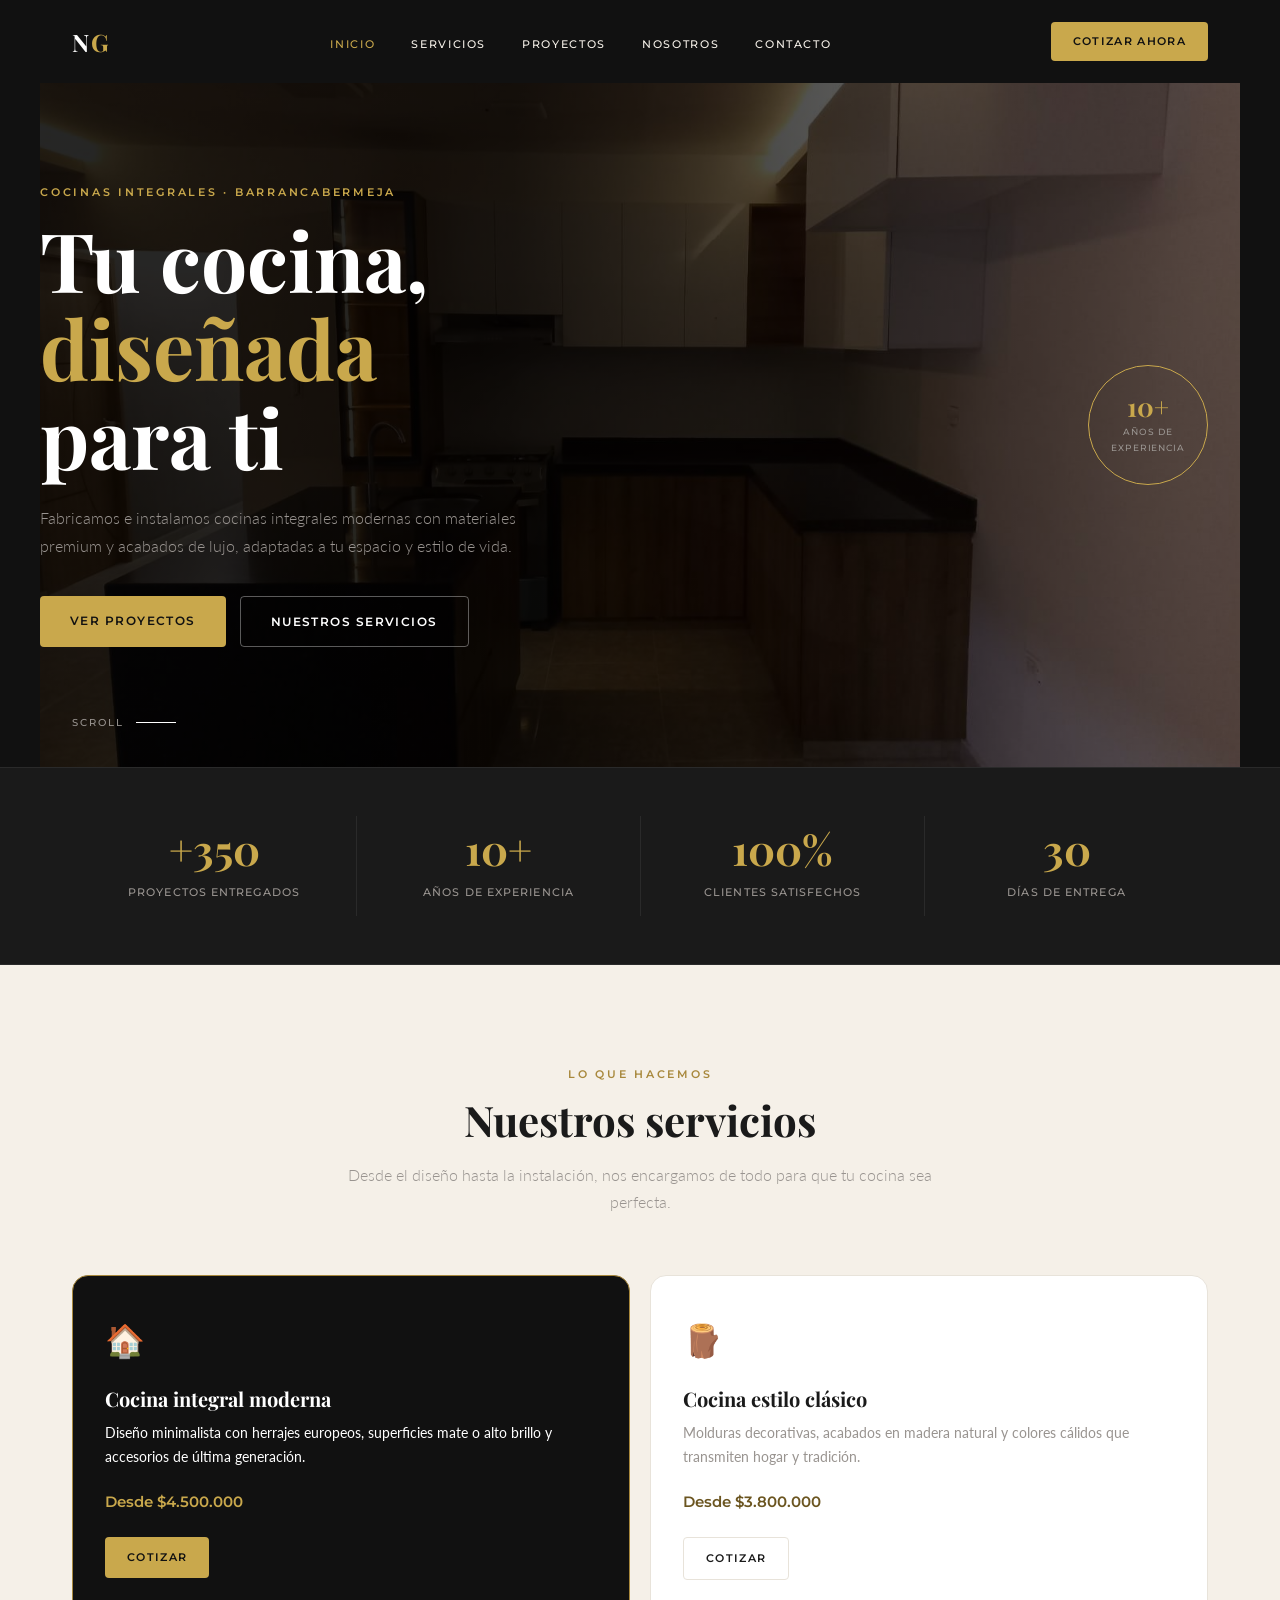
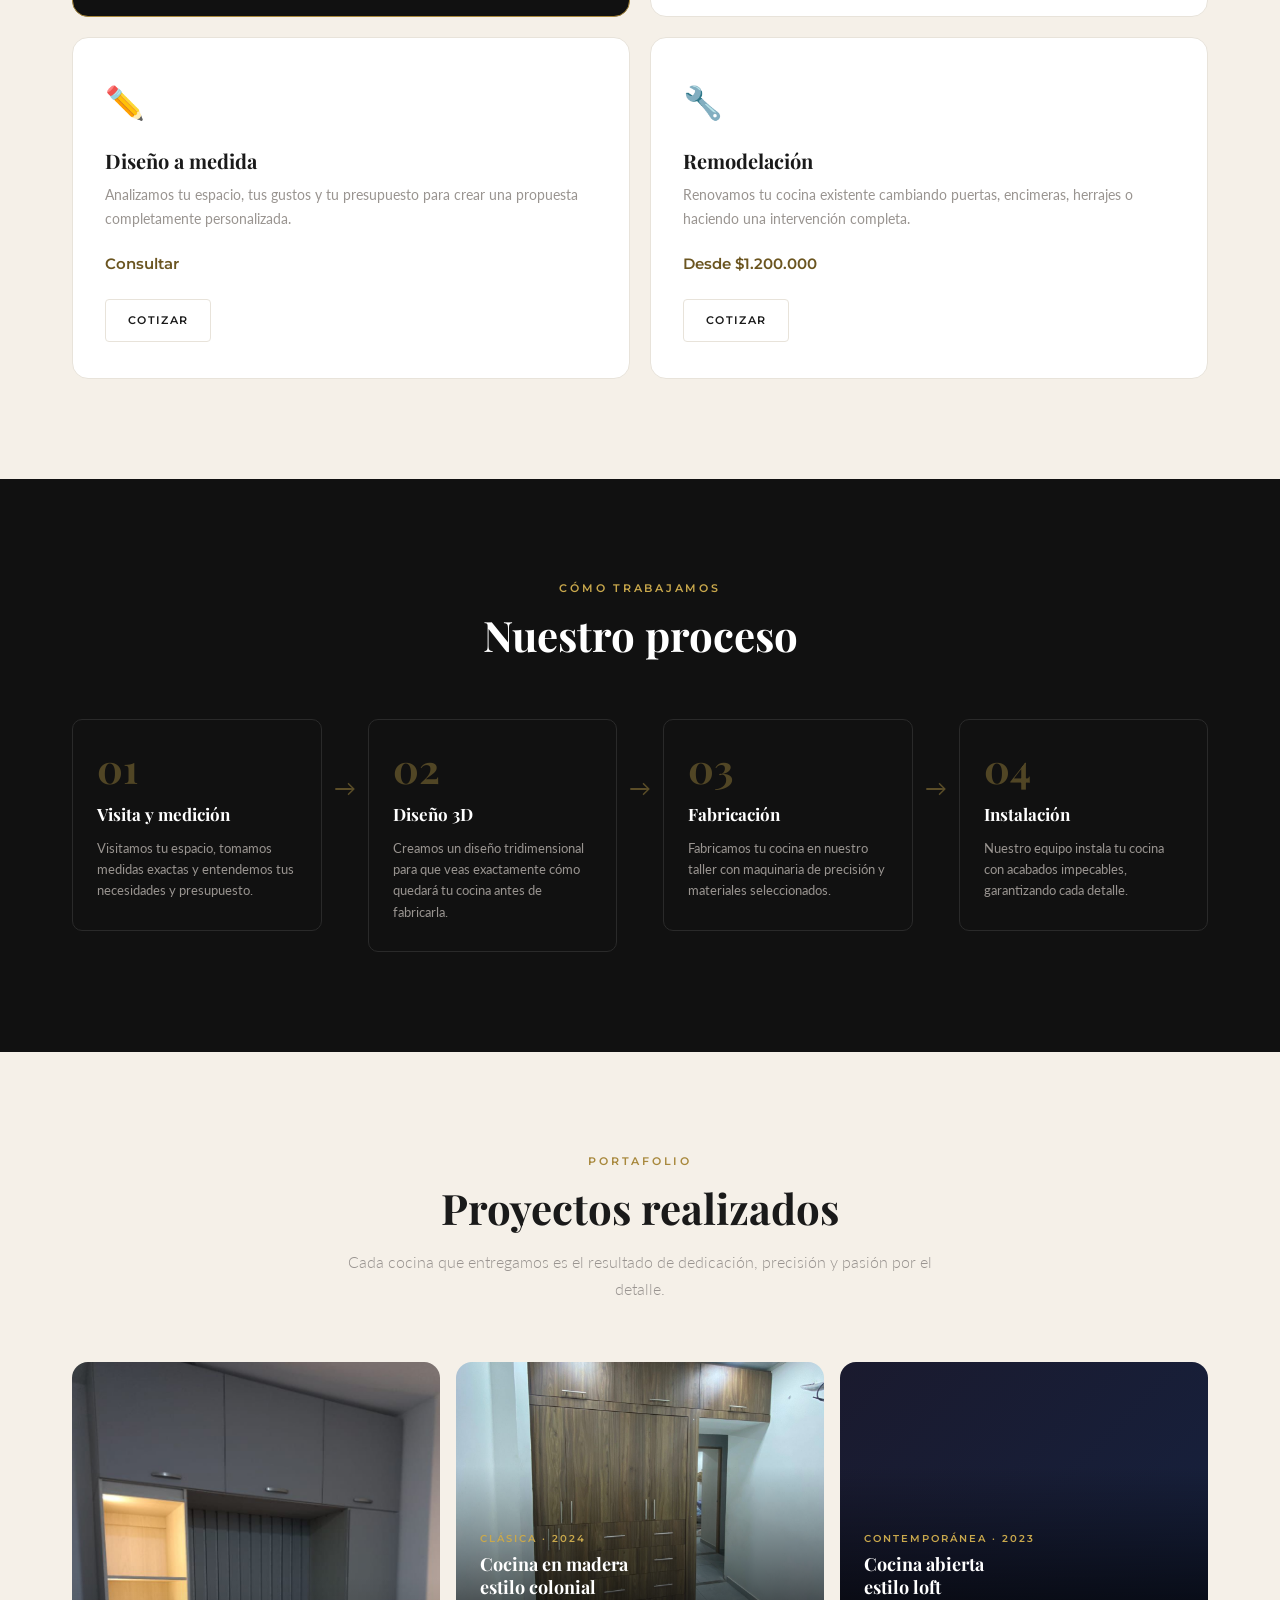
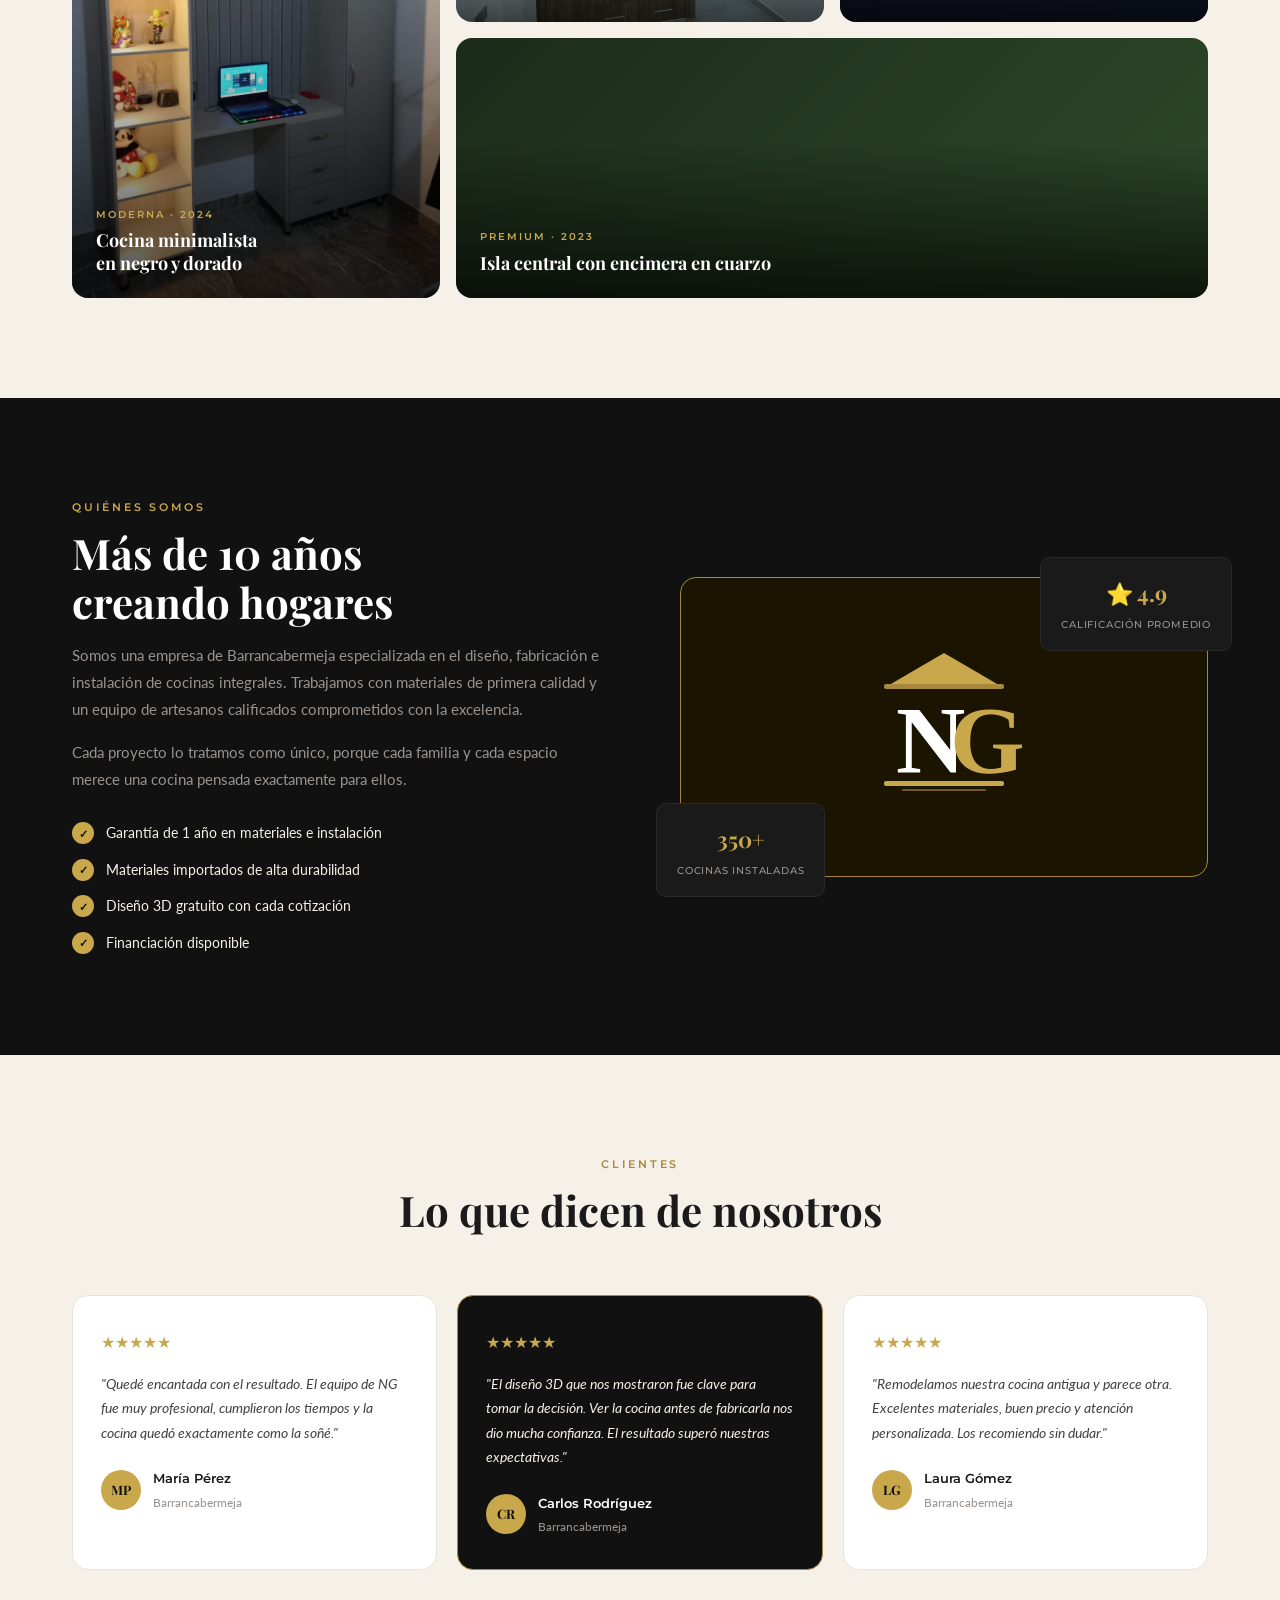
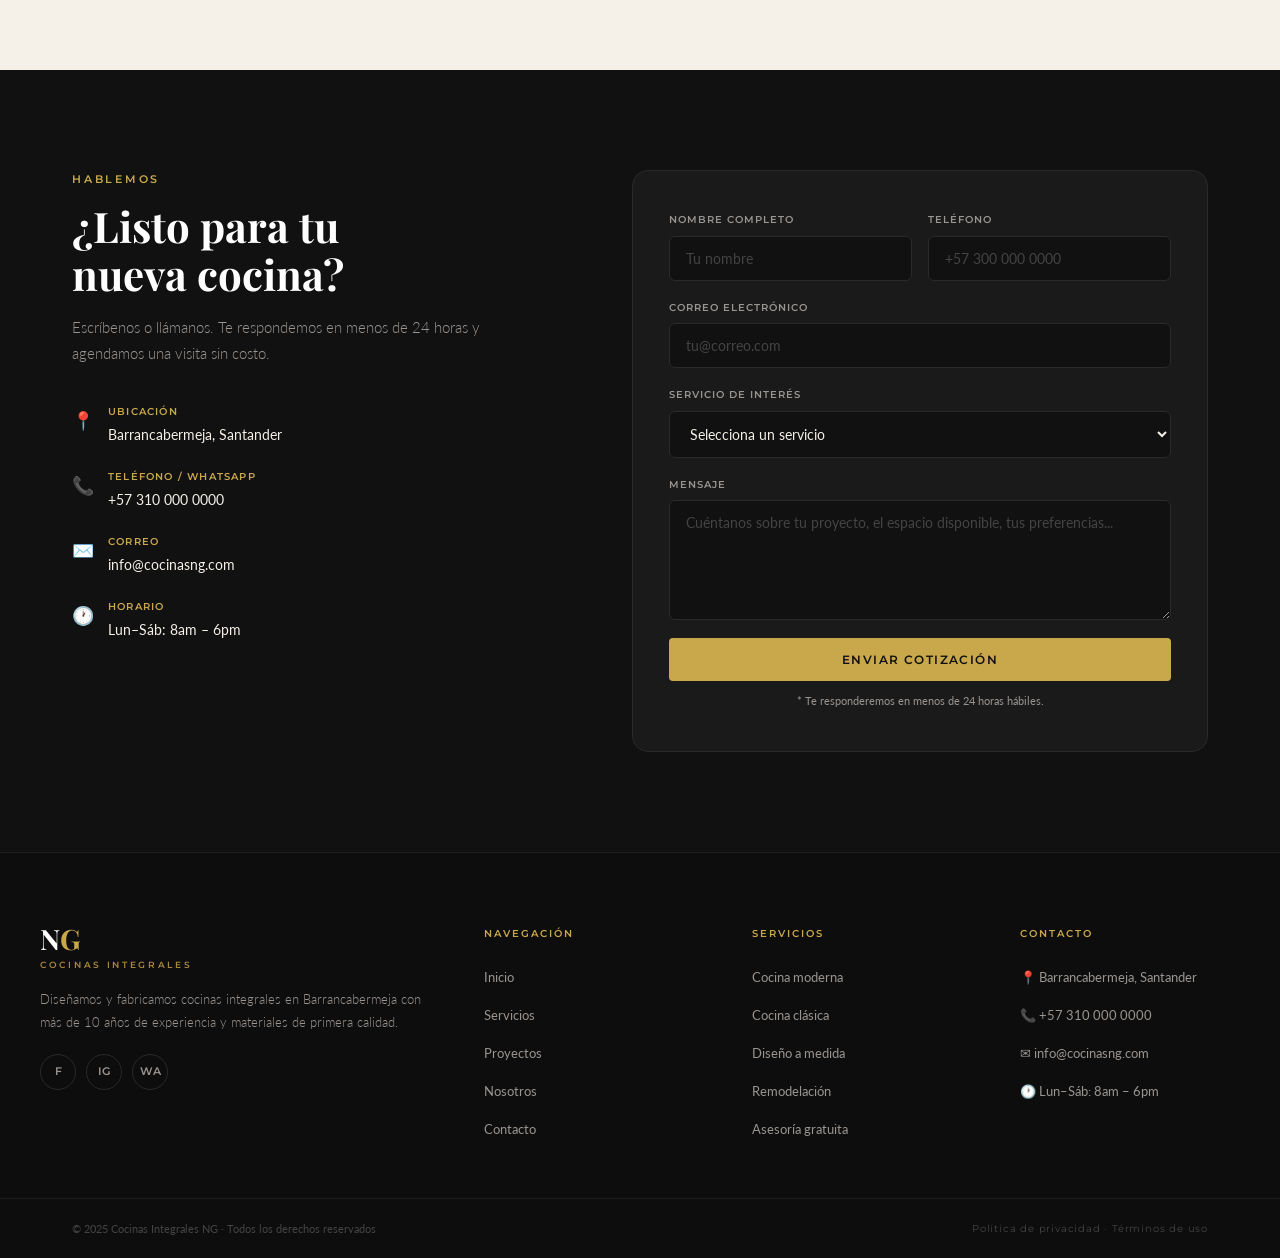
==== commit 3f5dd5fc: "Actualizar index.html" ====
--- a/index.html
+++ b/index.html
@@ -13,7 +13,7 @@
   <header class="header" id="header">
     <nav class="nav container">
       <div class="nav__logo">
-        <!-- <span class="nav__logo-n">N</span><span class="nav__logo-g">G</span> -->
+        <span class="nav__logo-n">N</span><span class="nav__logo-g">G</span>
       
     </div>
       <ul class="nav__links">
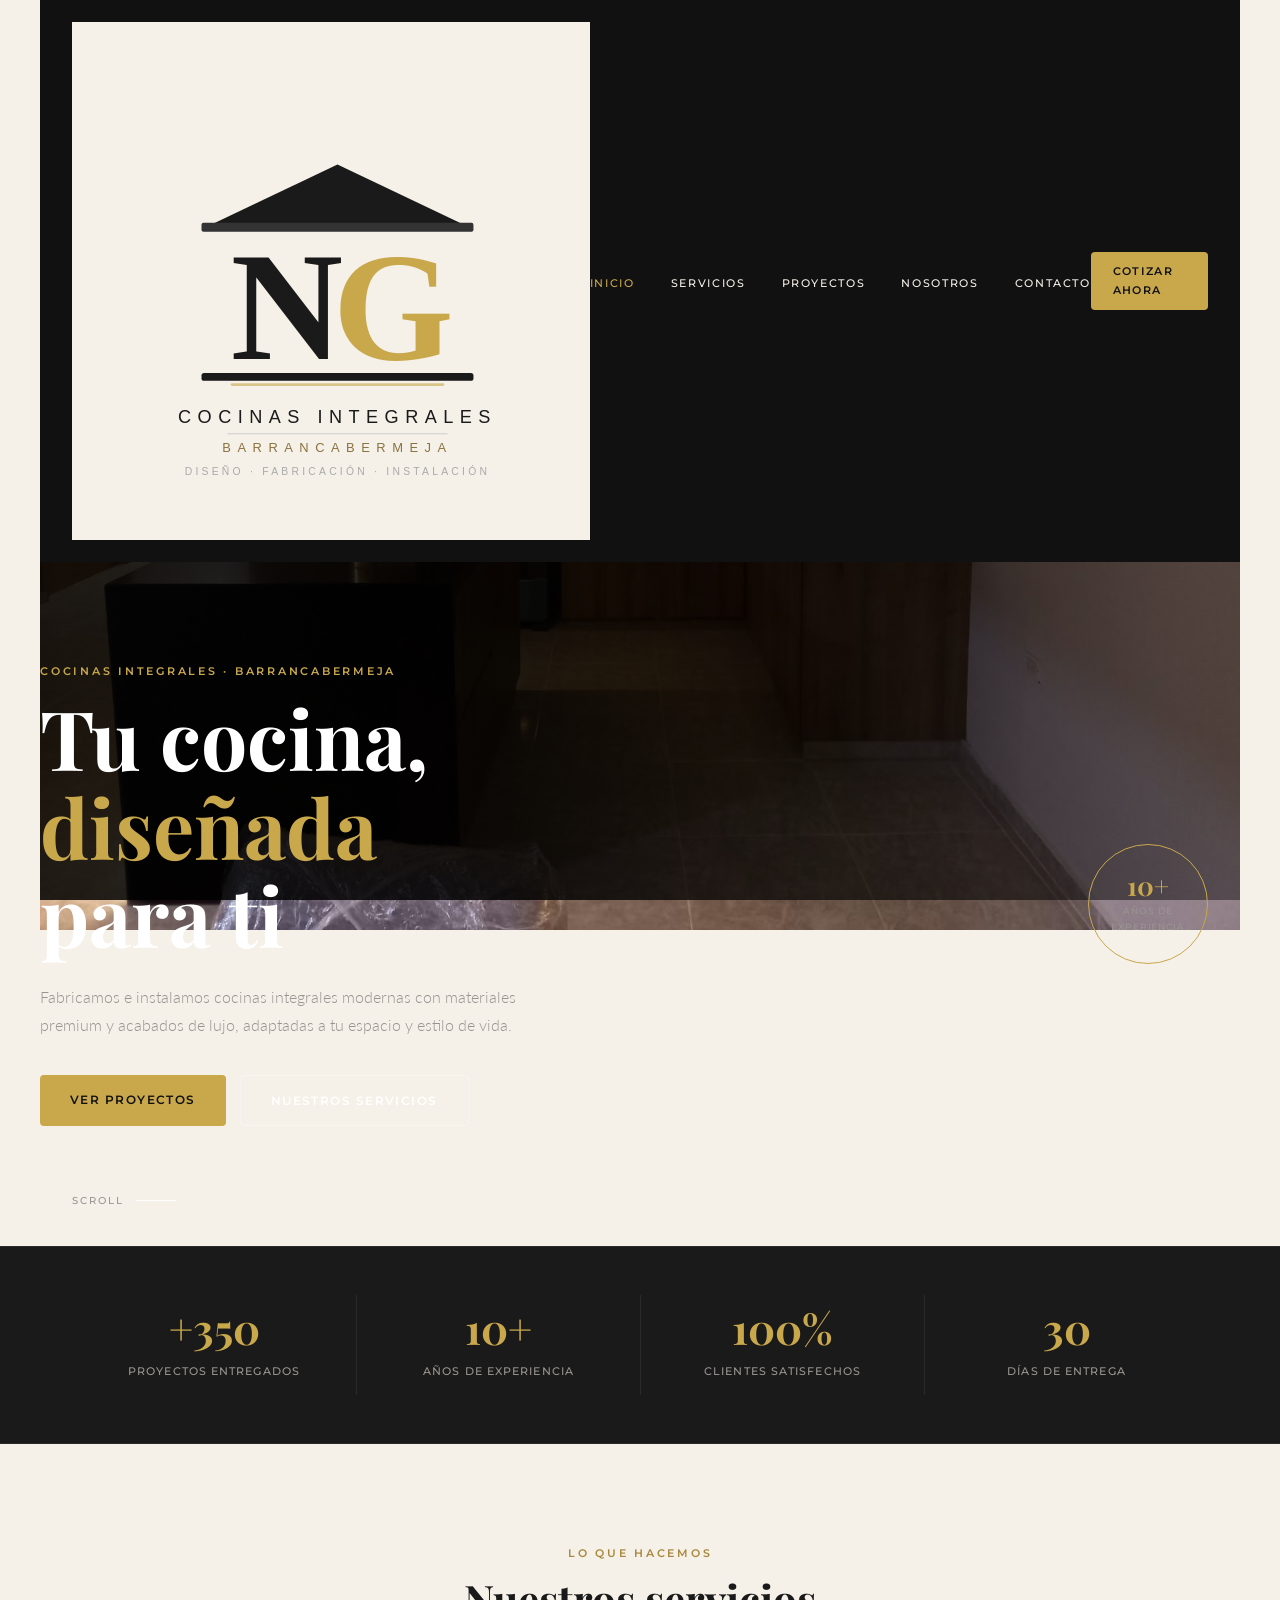
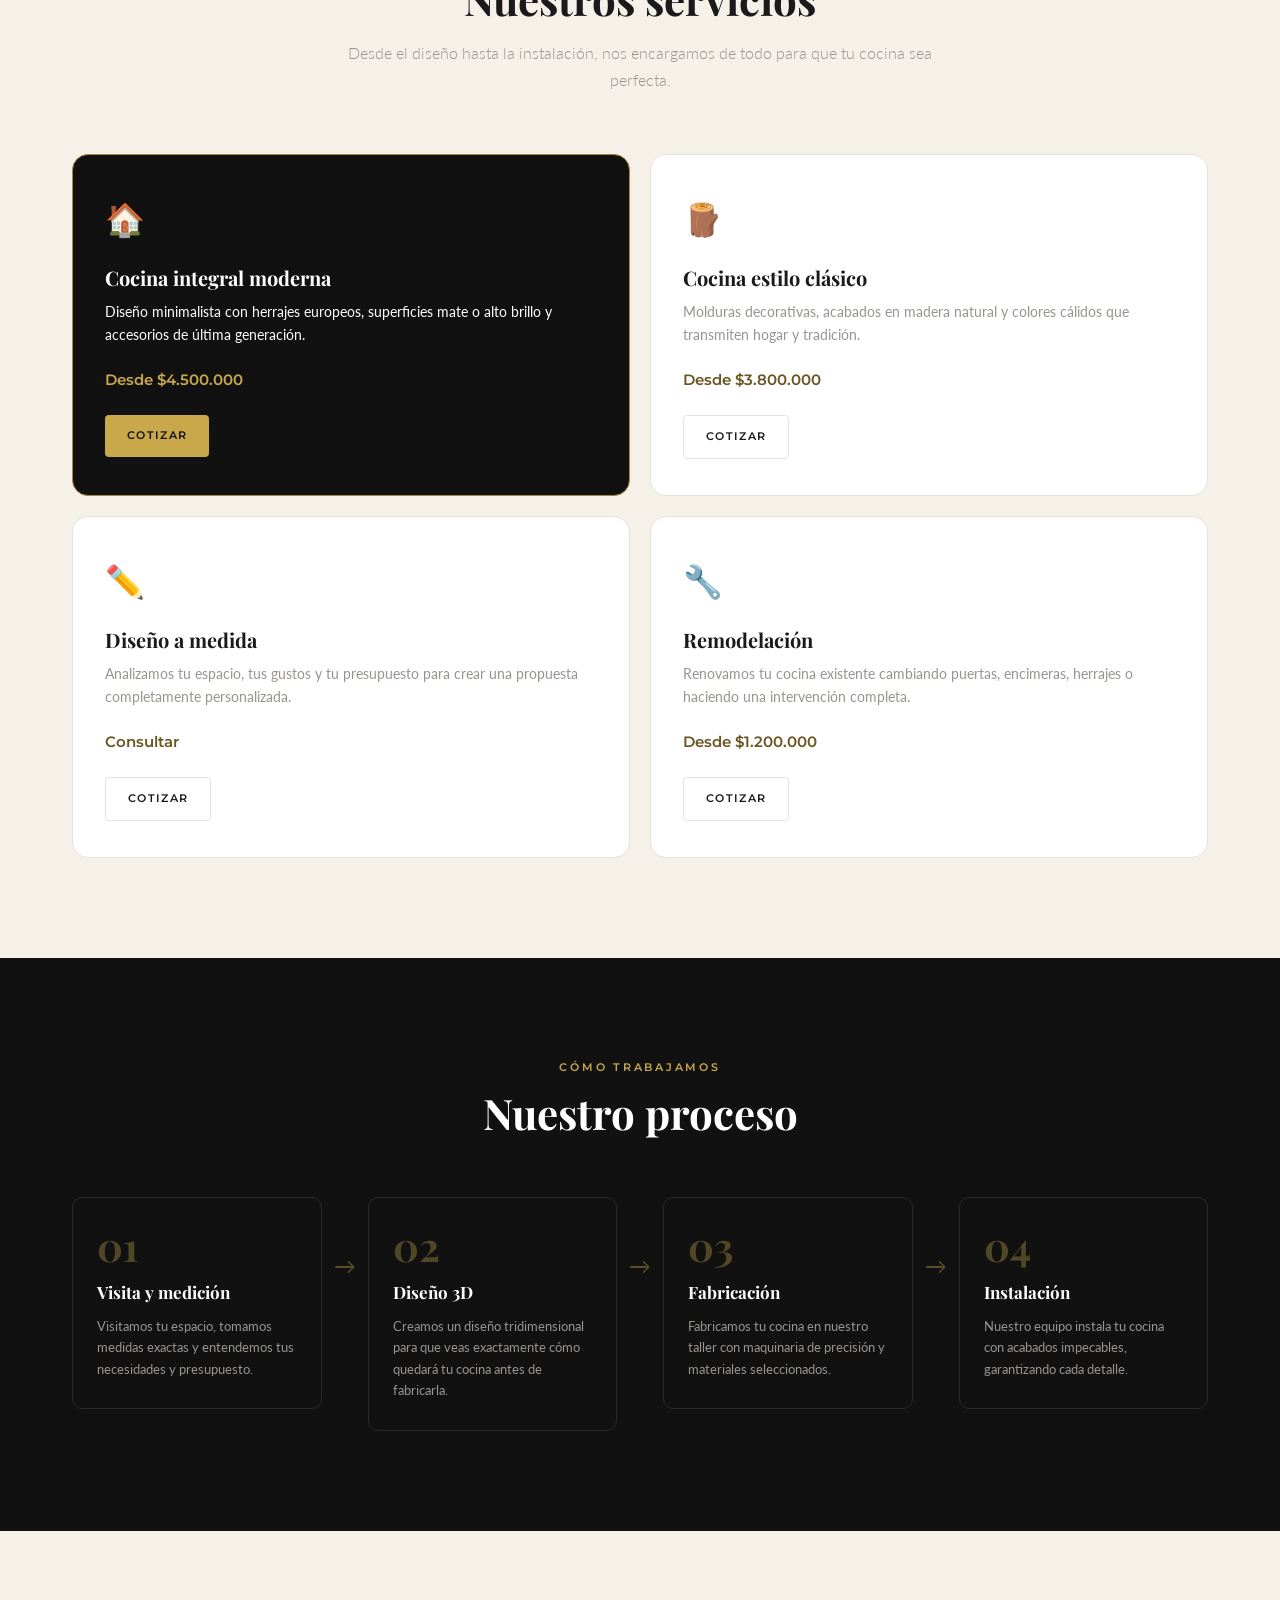
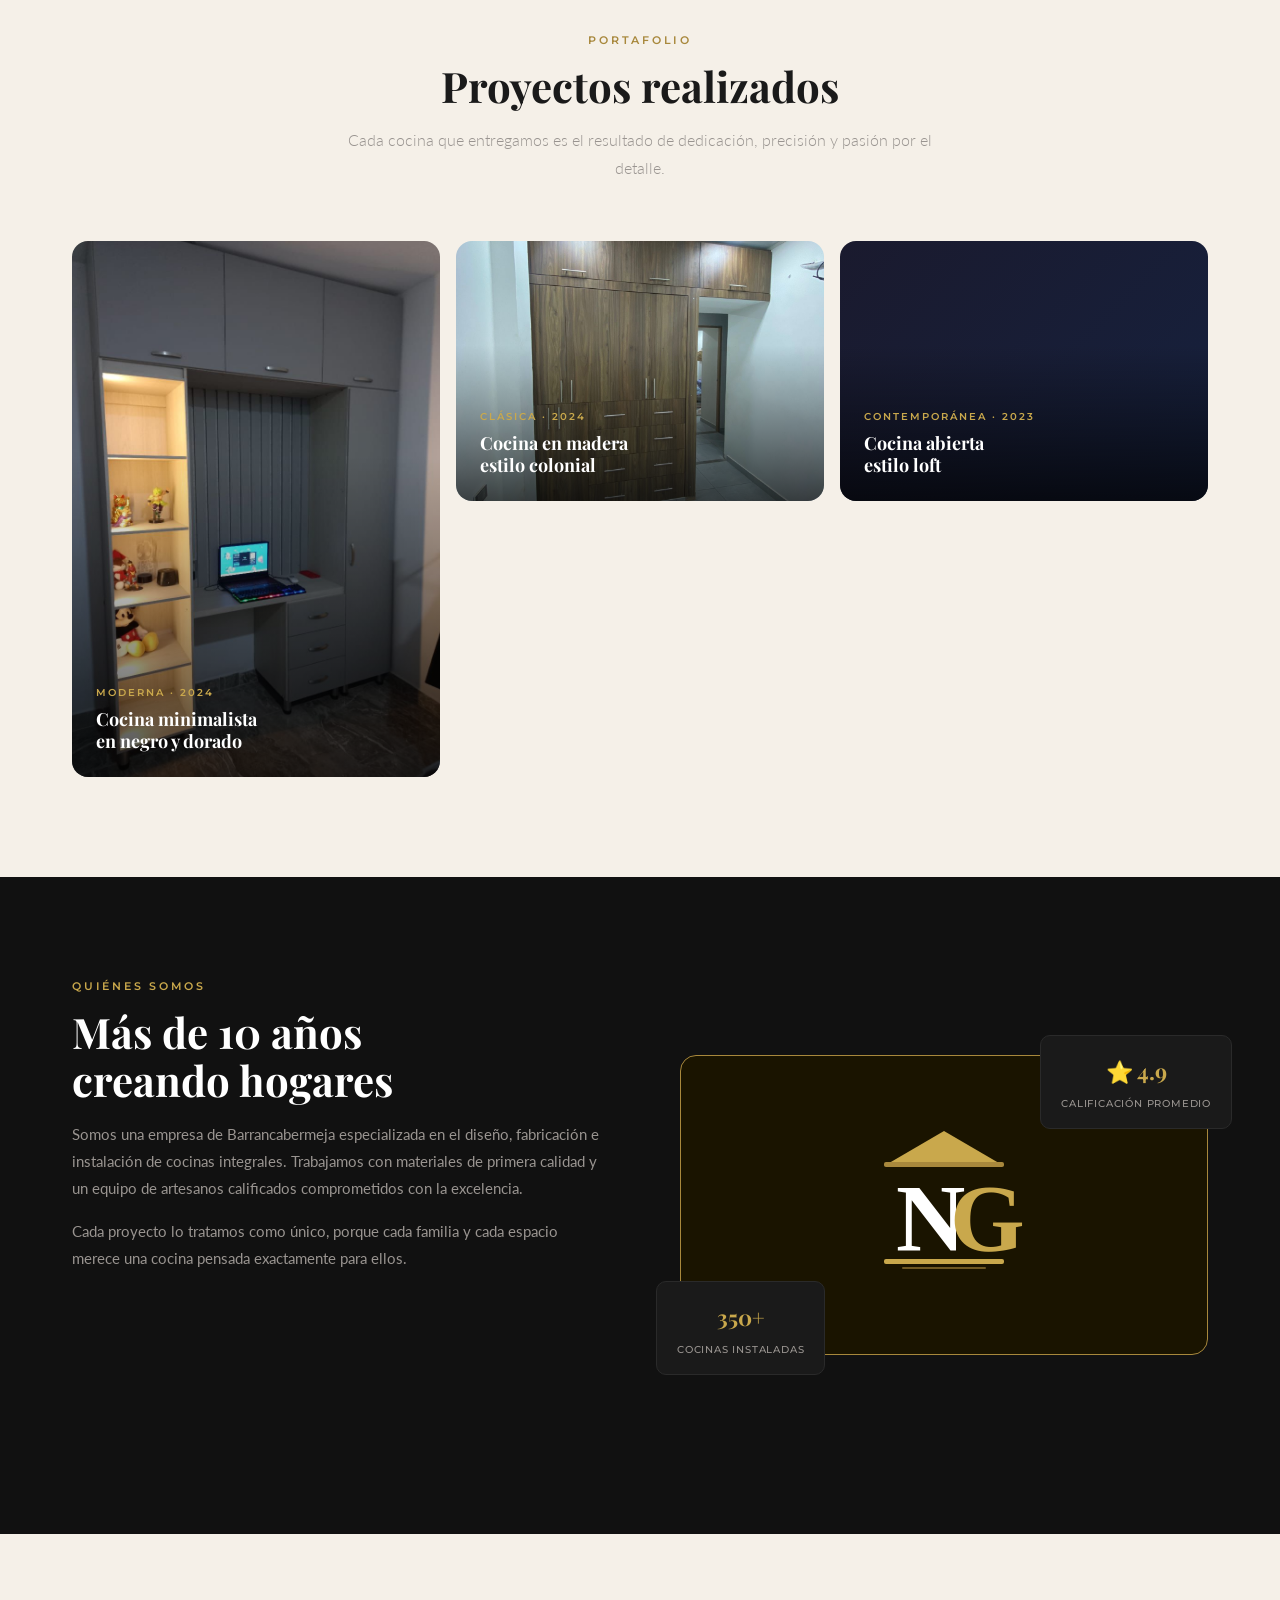
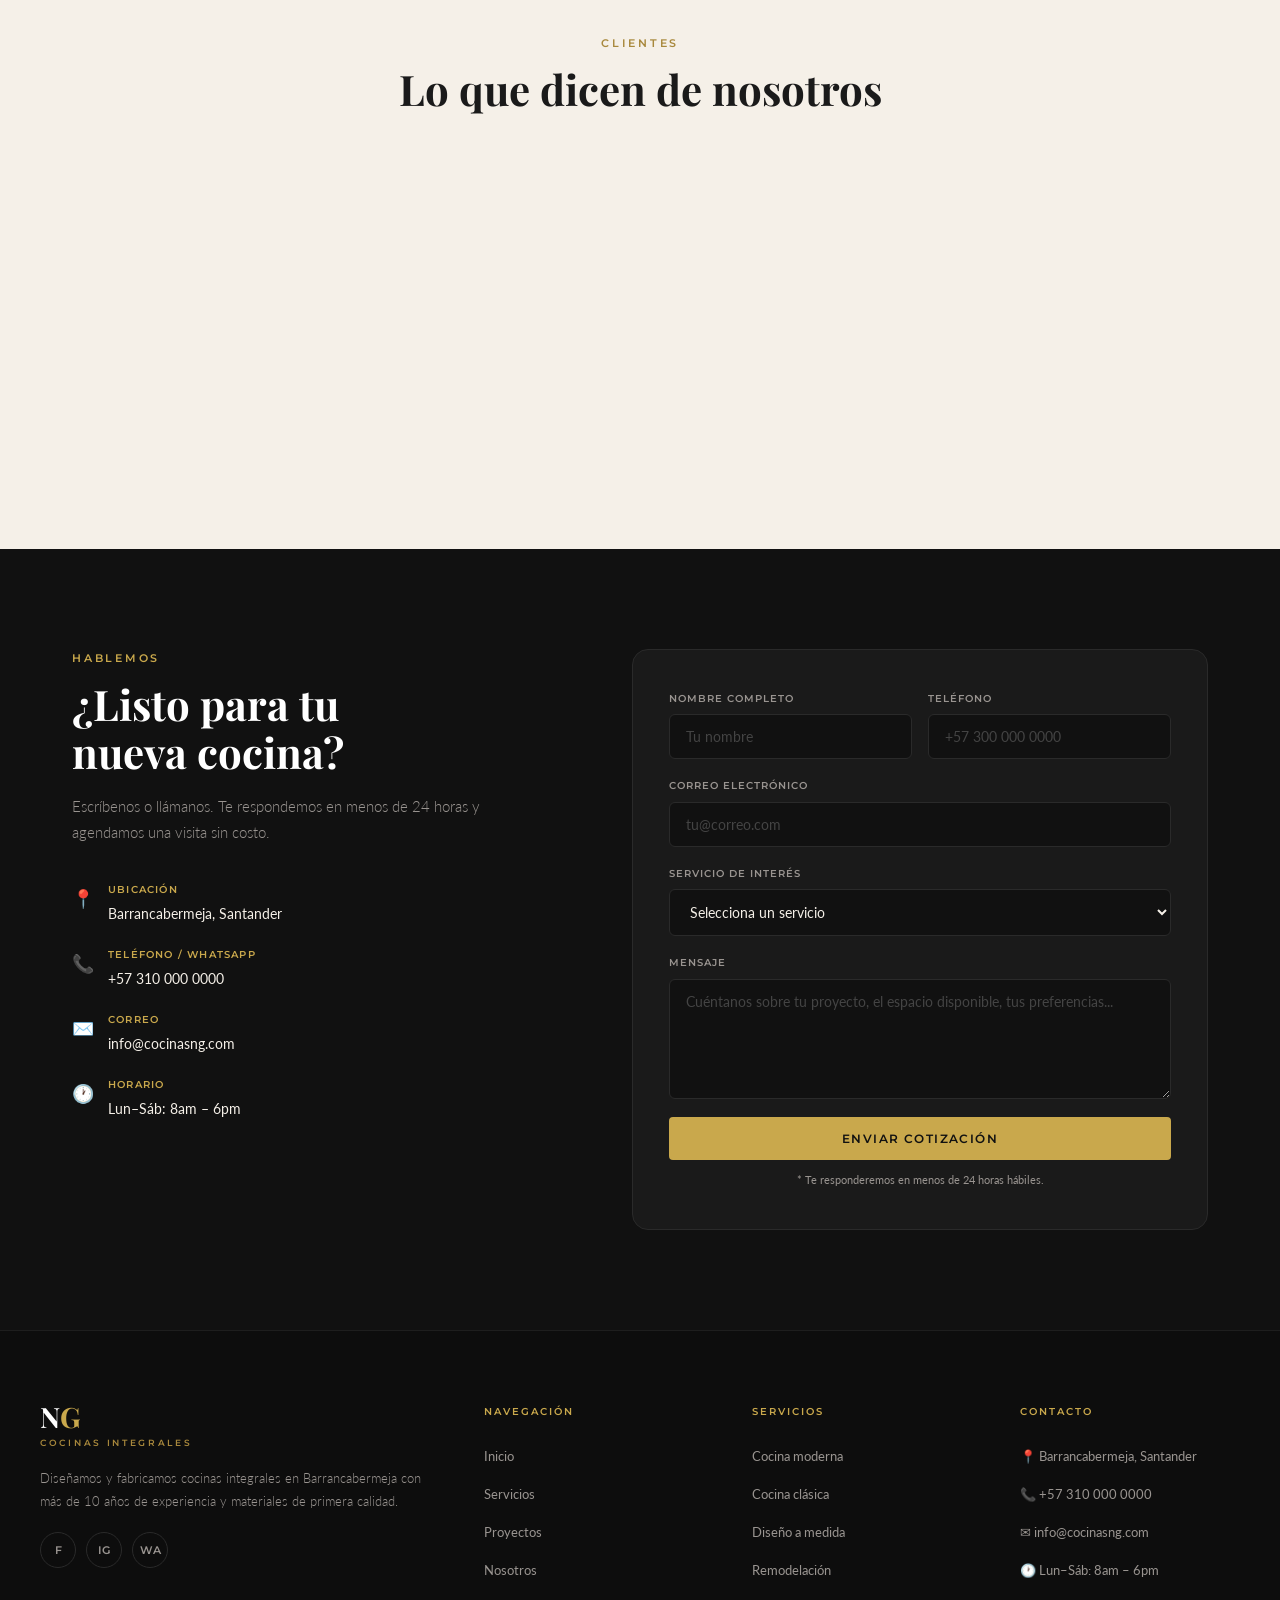
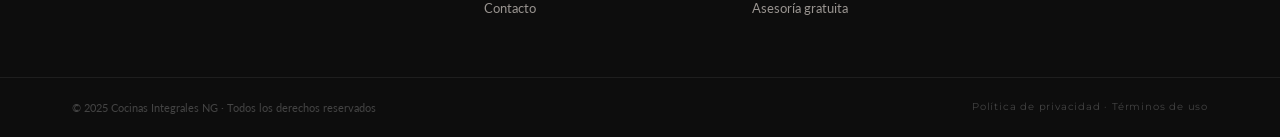
==== commit 3ed4f59e: "Agregar logo en el header" ====
--- a/index.html
+++ b/index.html
@@ -10,10 +10,9 @@
 <body>
 
   <!-- ═══════════════════ HEADER / NAV ═══════════════════ -->
-  <header class="header" id="header">
     <nav class="nav container">
       <div class="nav__logo">
-        <span class="nav__logo-n">N</span><span class="nav__logo-g">G</span>
+        <img src="img/logo_NG_claro.svg" alt="Logo NG">
       
     </div>
       <ul class="nav__links">
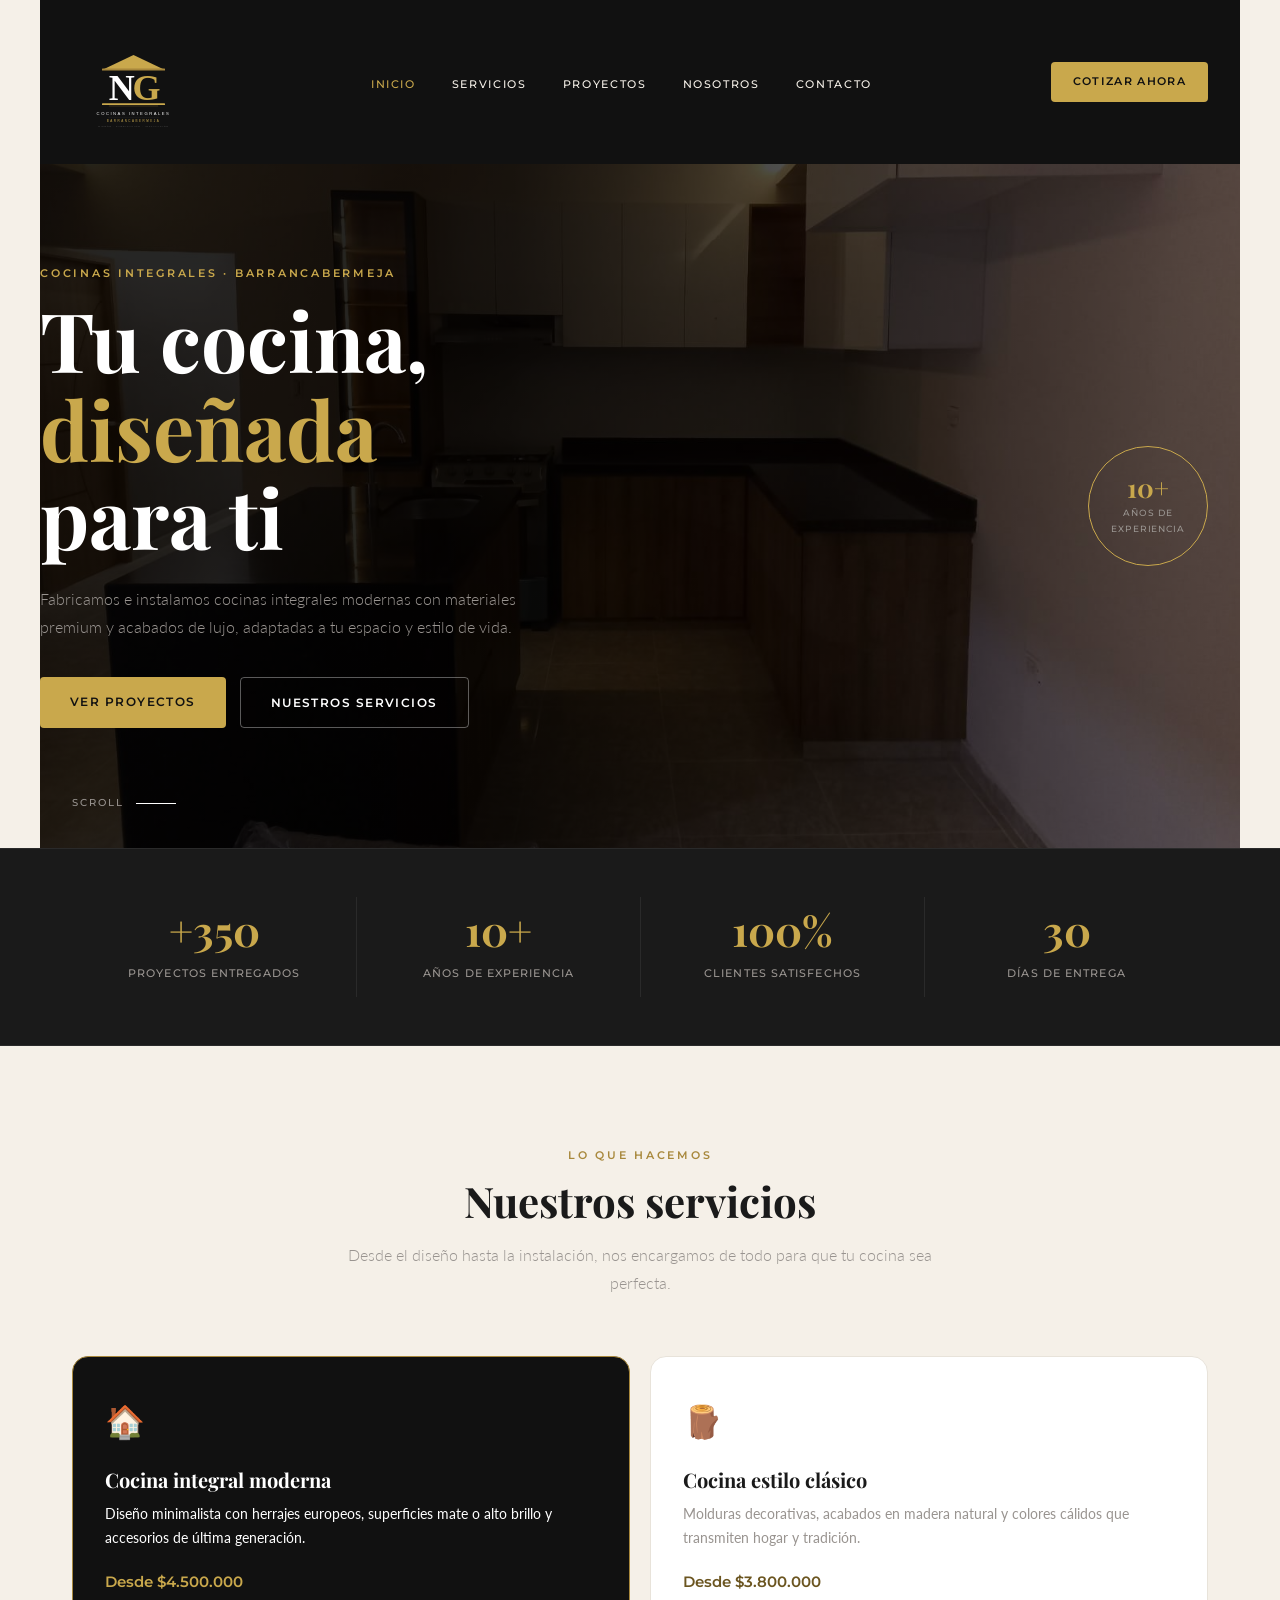
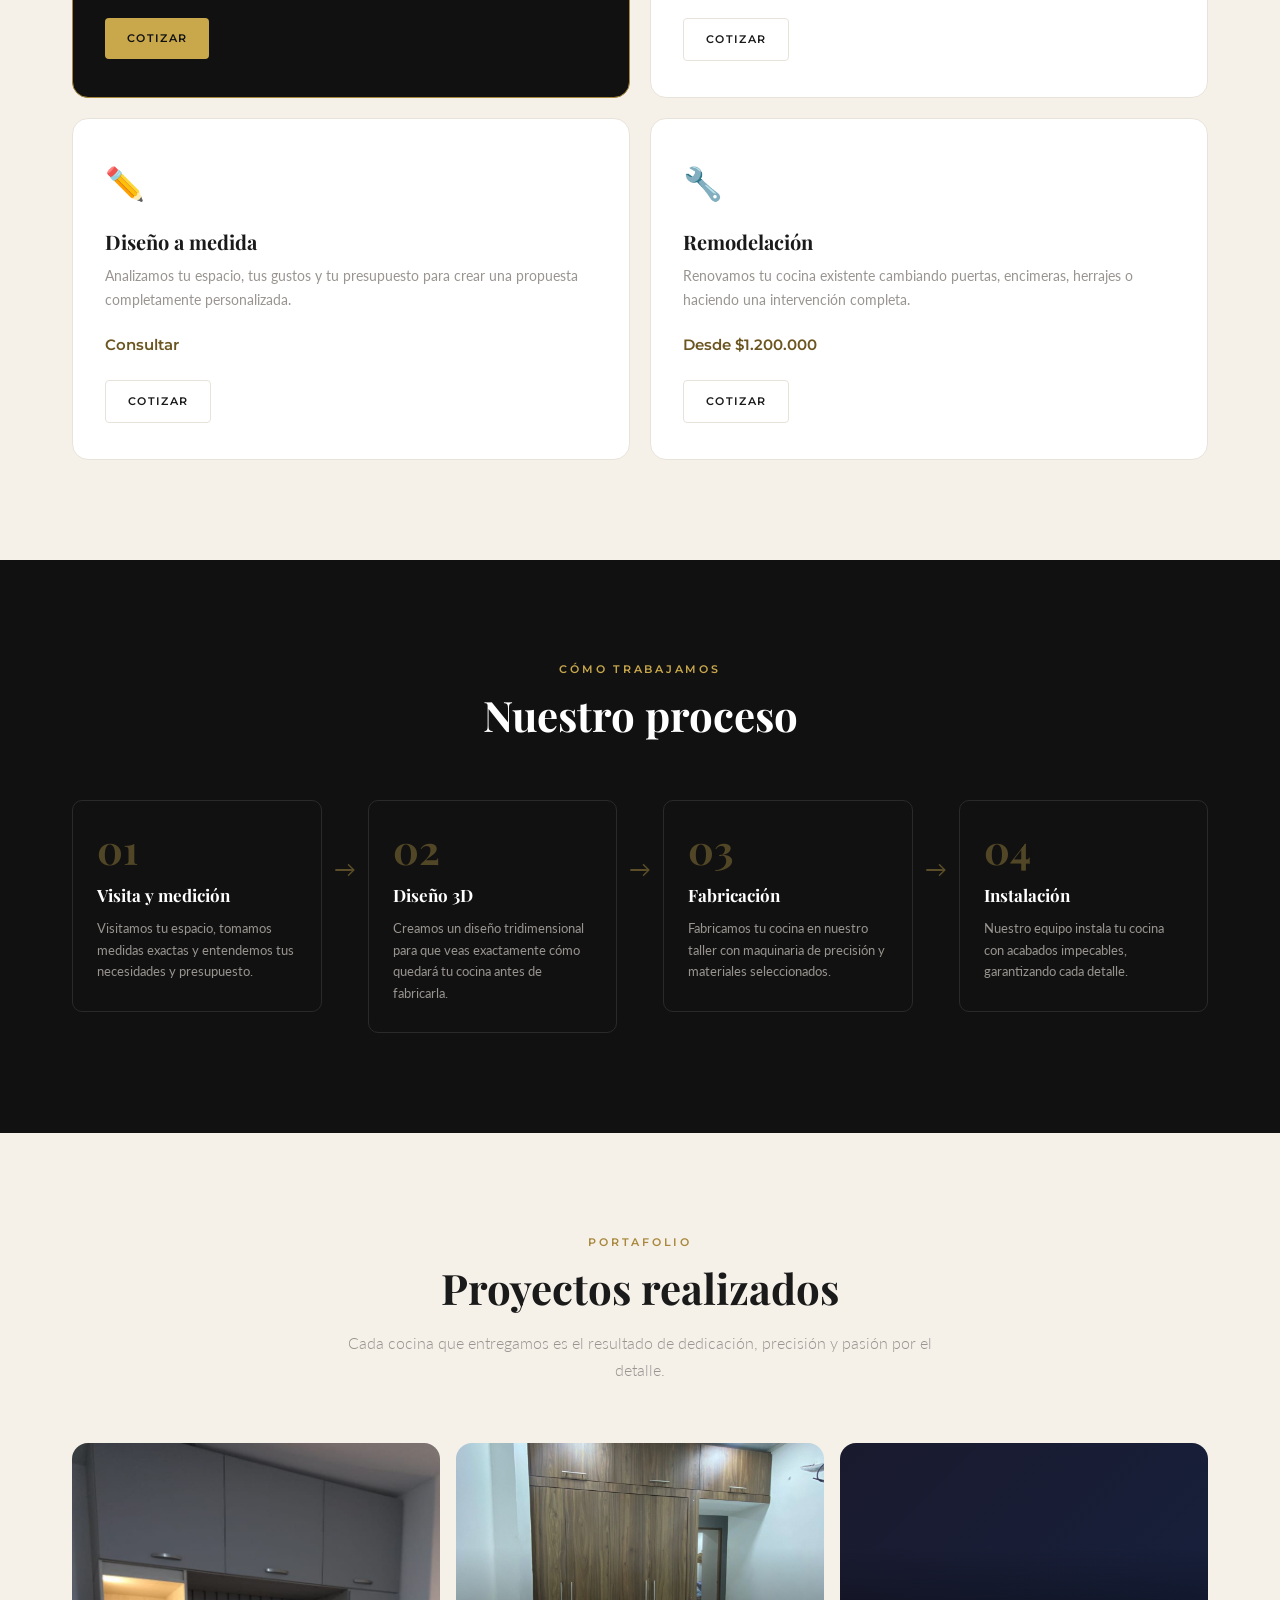
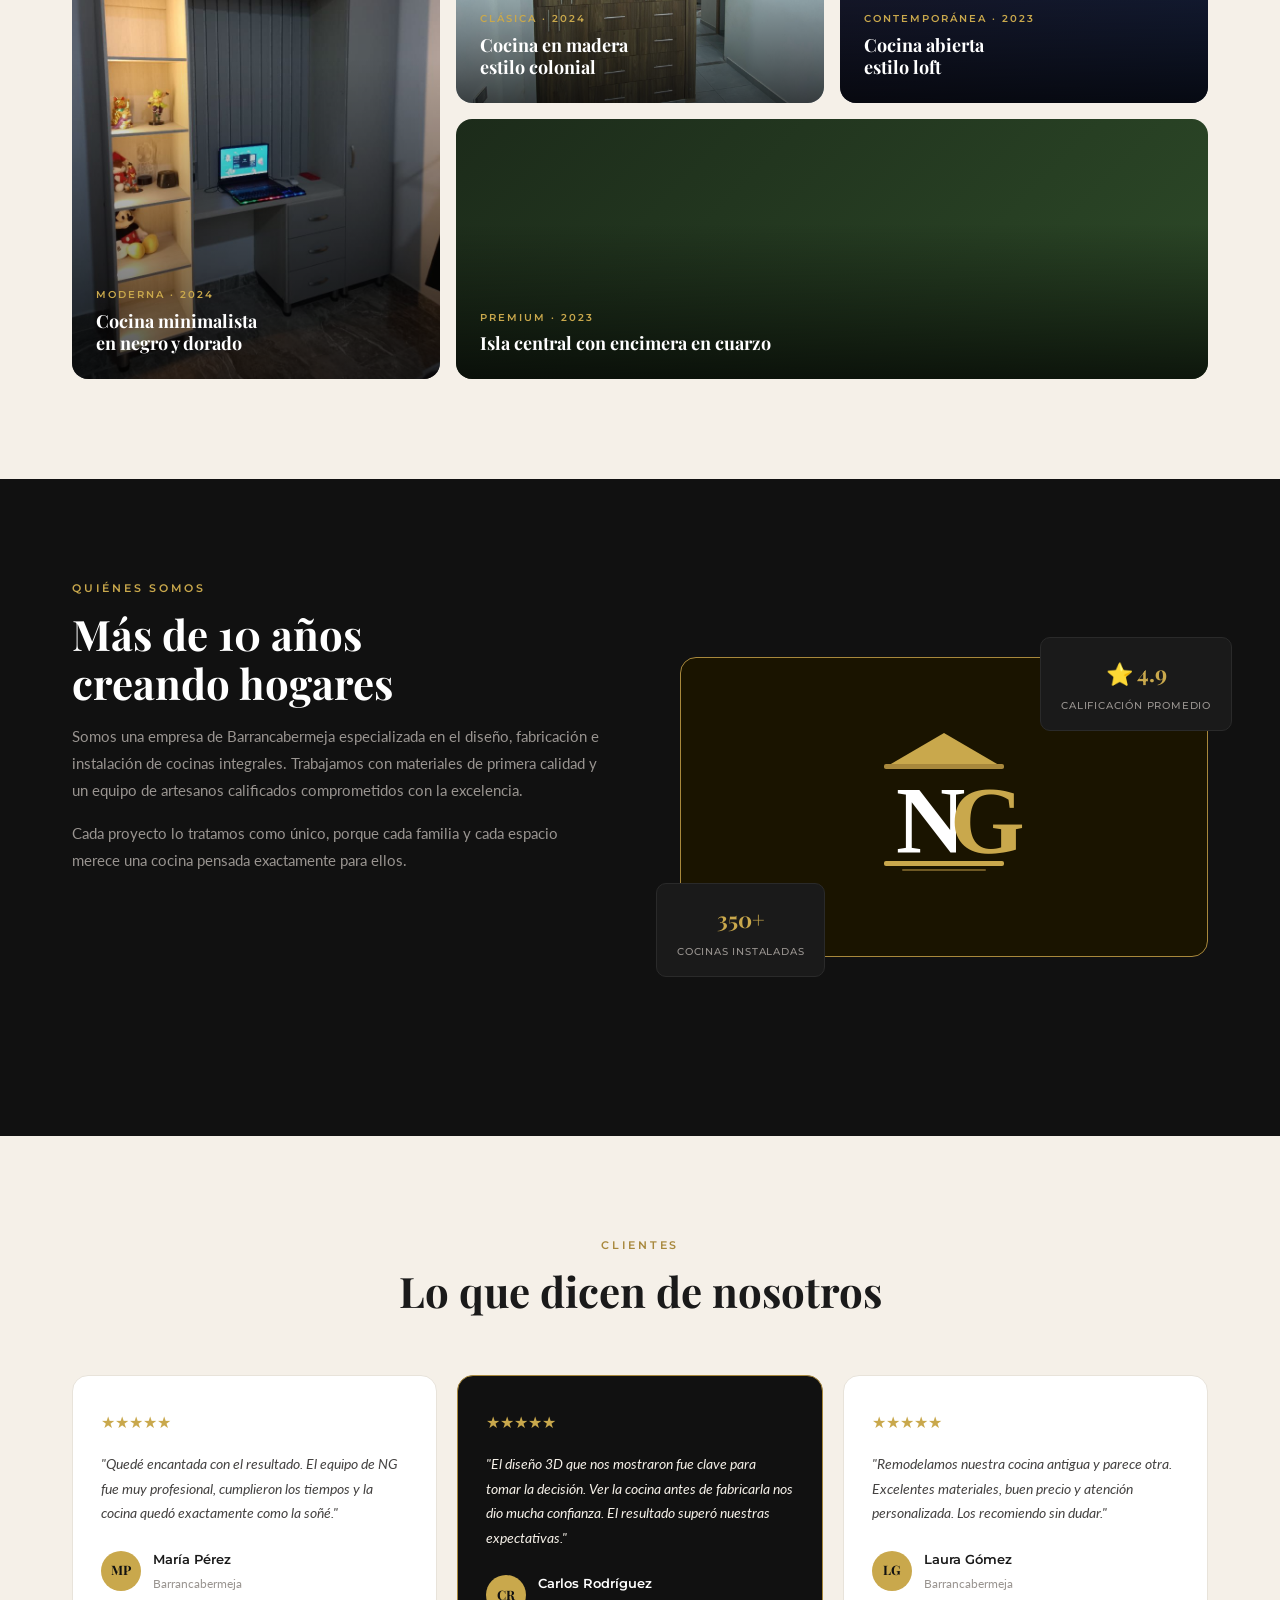
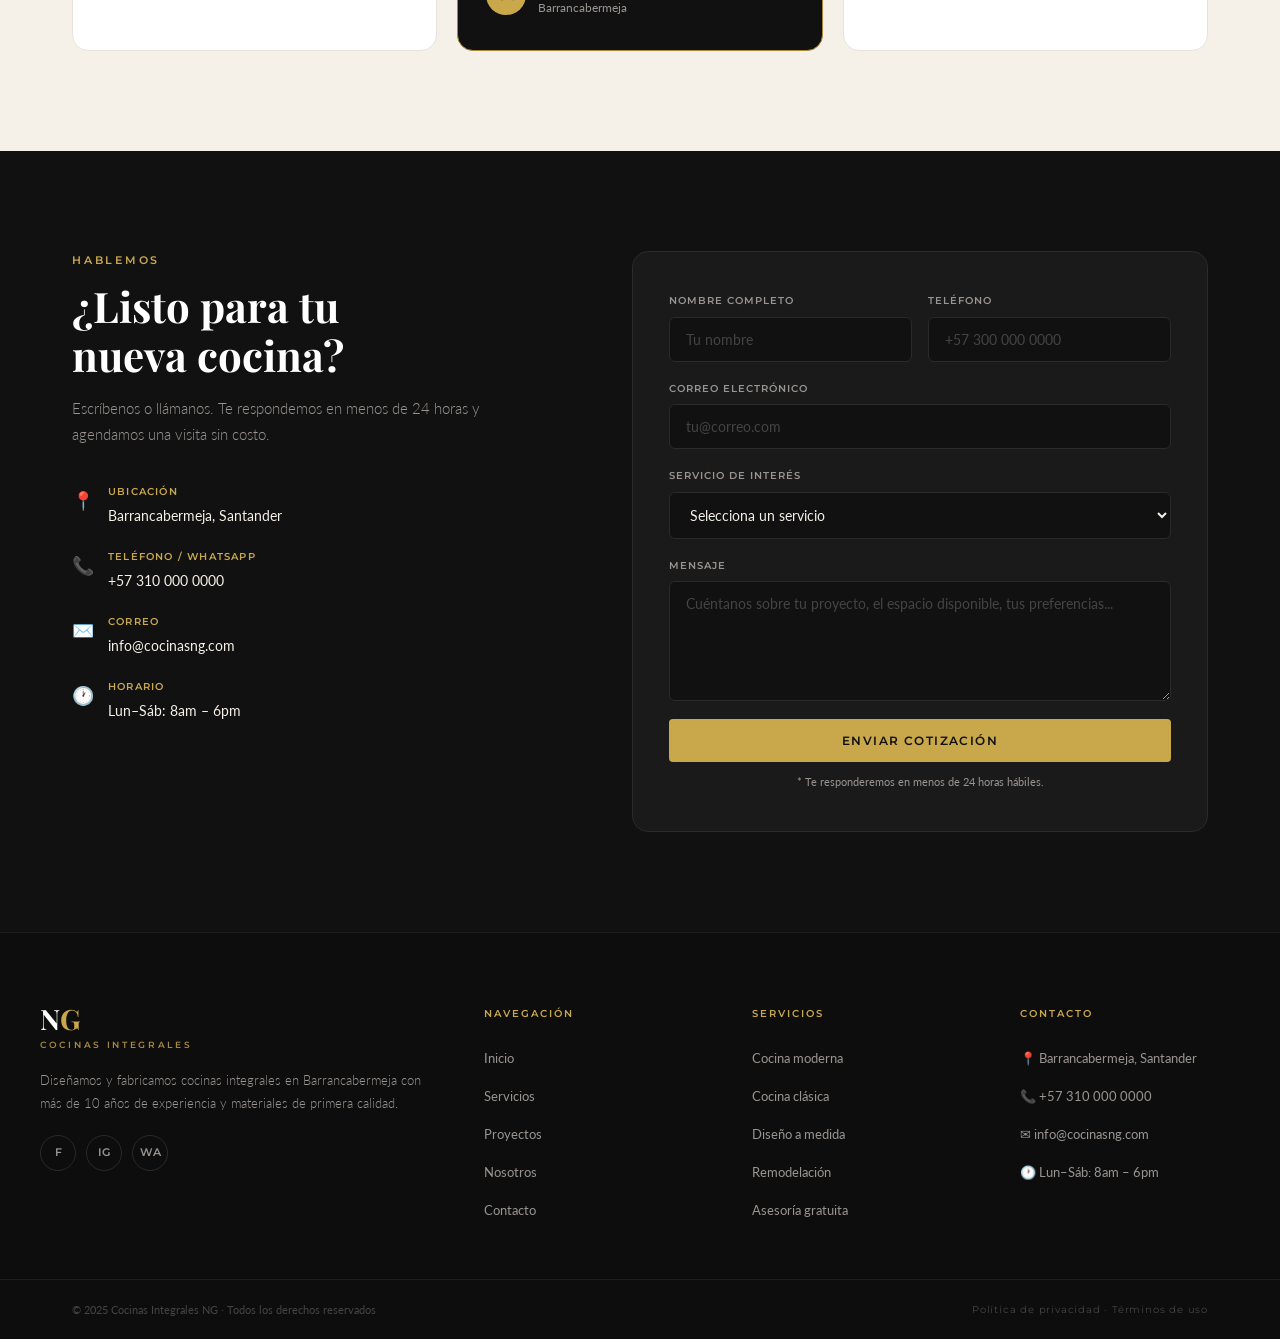
==== commit 446bc837: "Ajustar tamaño del logo" ====
--- a/index.html
+++ b/index.html
@@ -12,7 +12,7 @@
   <!-- ═══════════════════ HEADER / NAV ═══════════════════ -->
     <nav class="nav container">
       <div class="nav__logo">
-        <img src="img/logo_NG_claro.svg" alt="Logo NG">
+        <img src="img/logo_NG_oscuro.svg" alt="Logo NG" width="120" height="auto">
       
     </div>
       <ul class="nav__links">
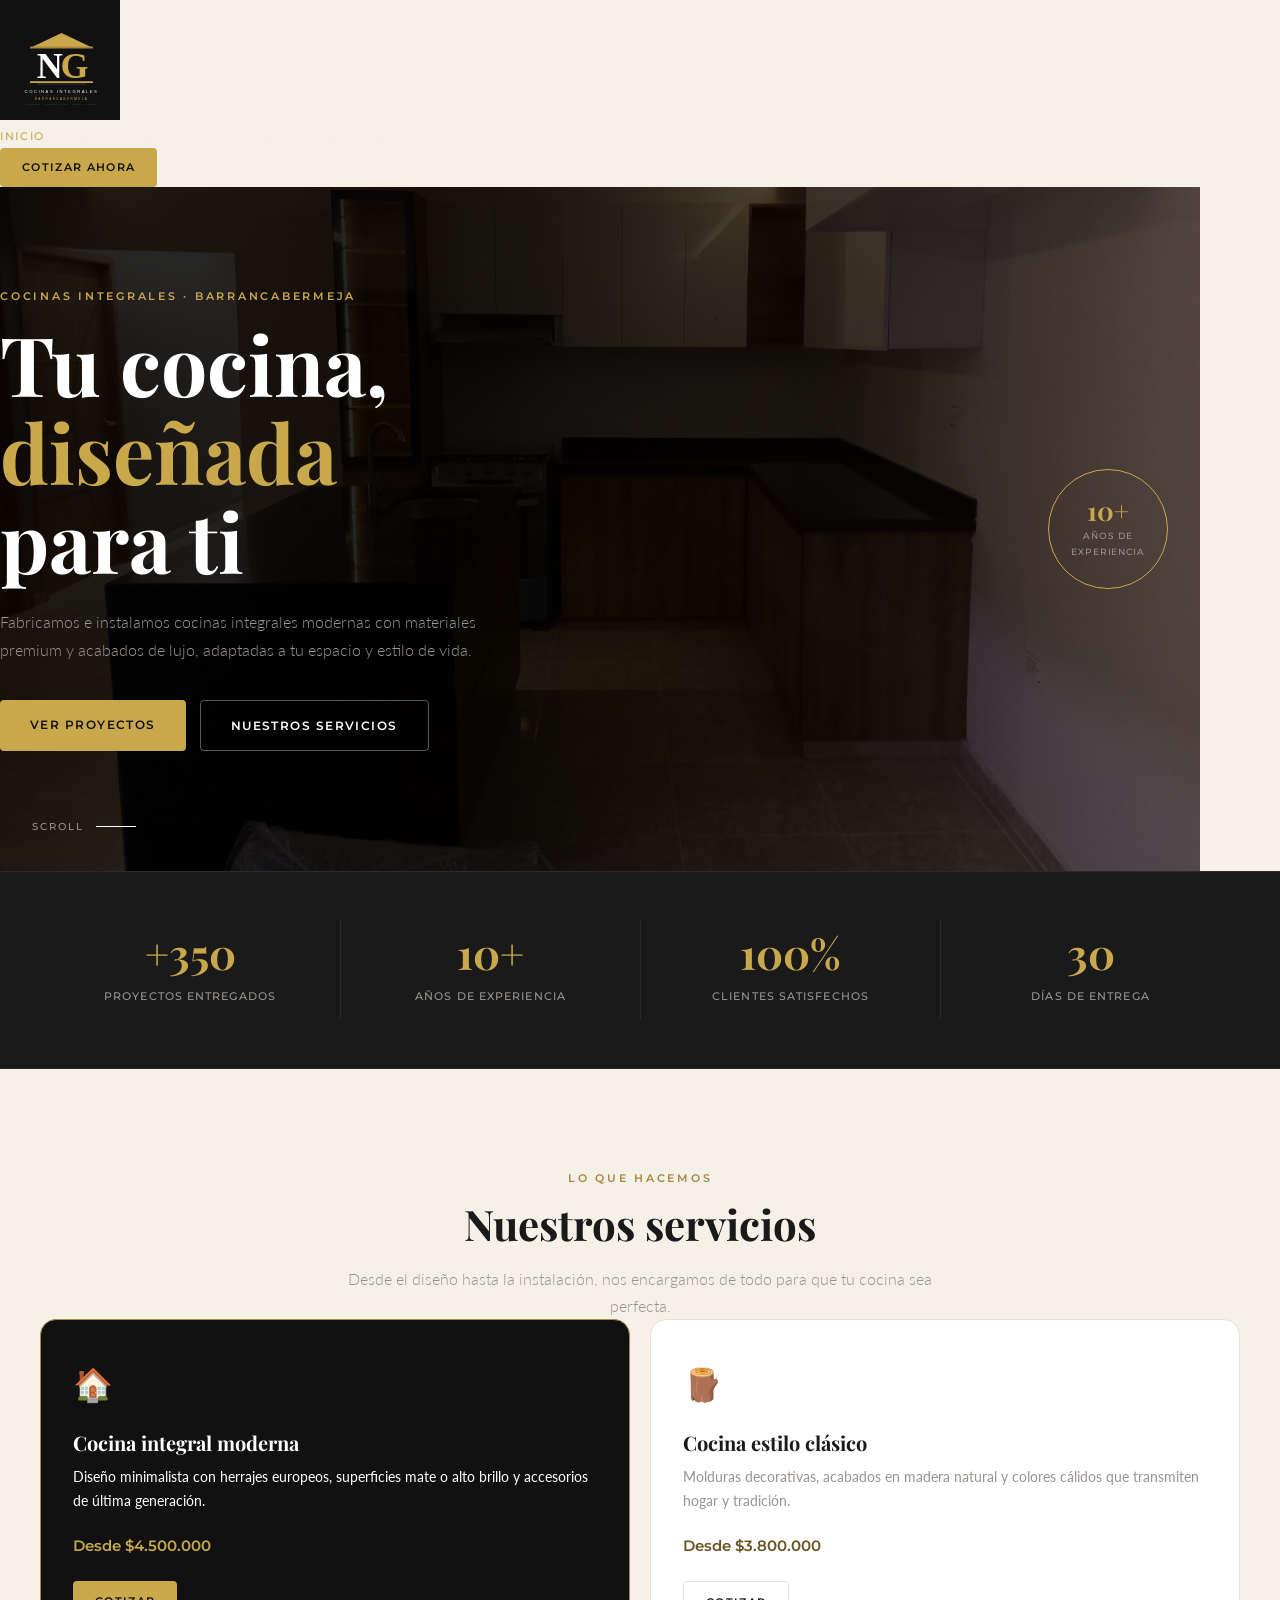
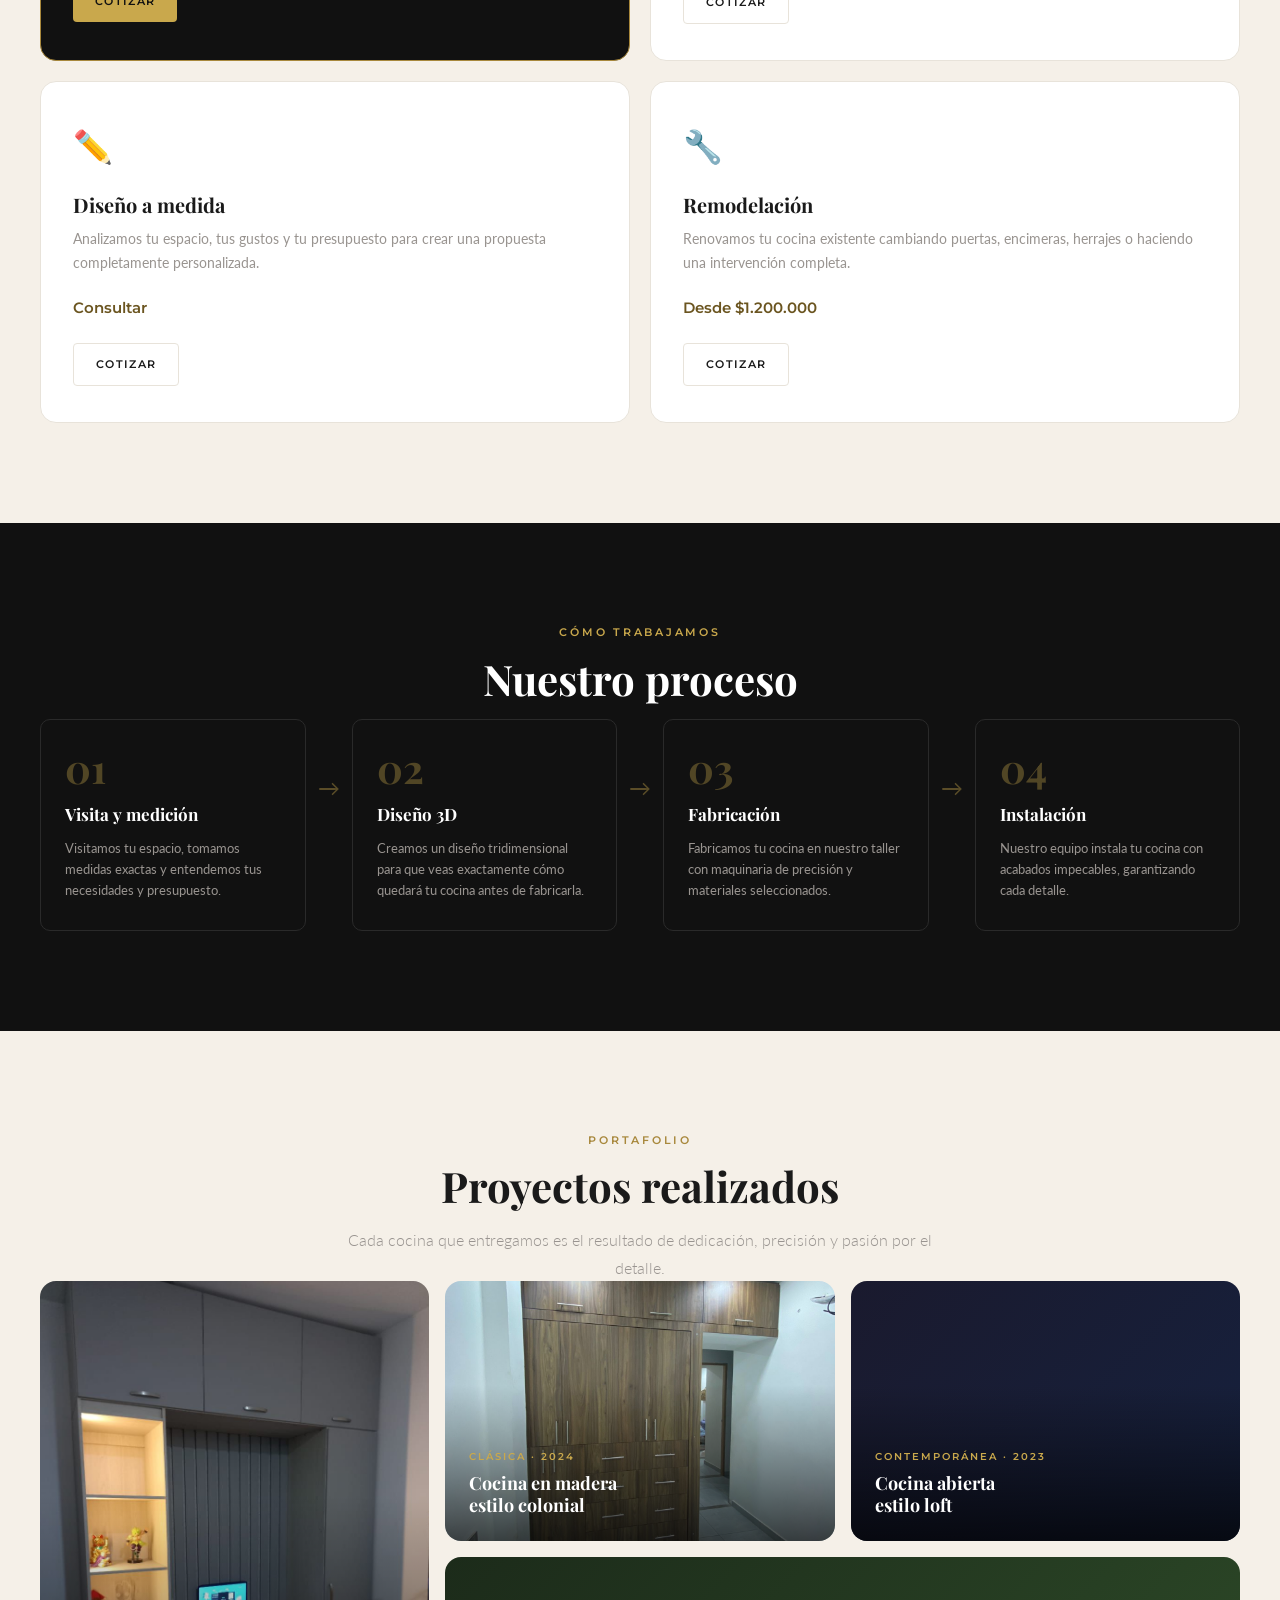
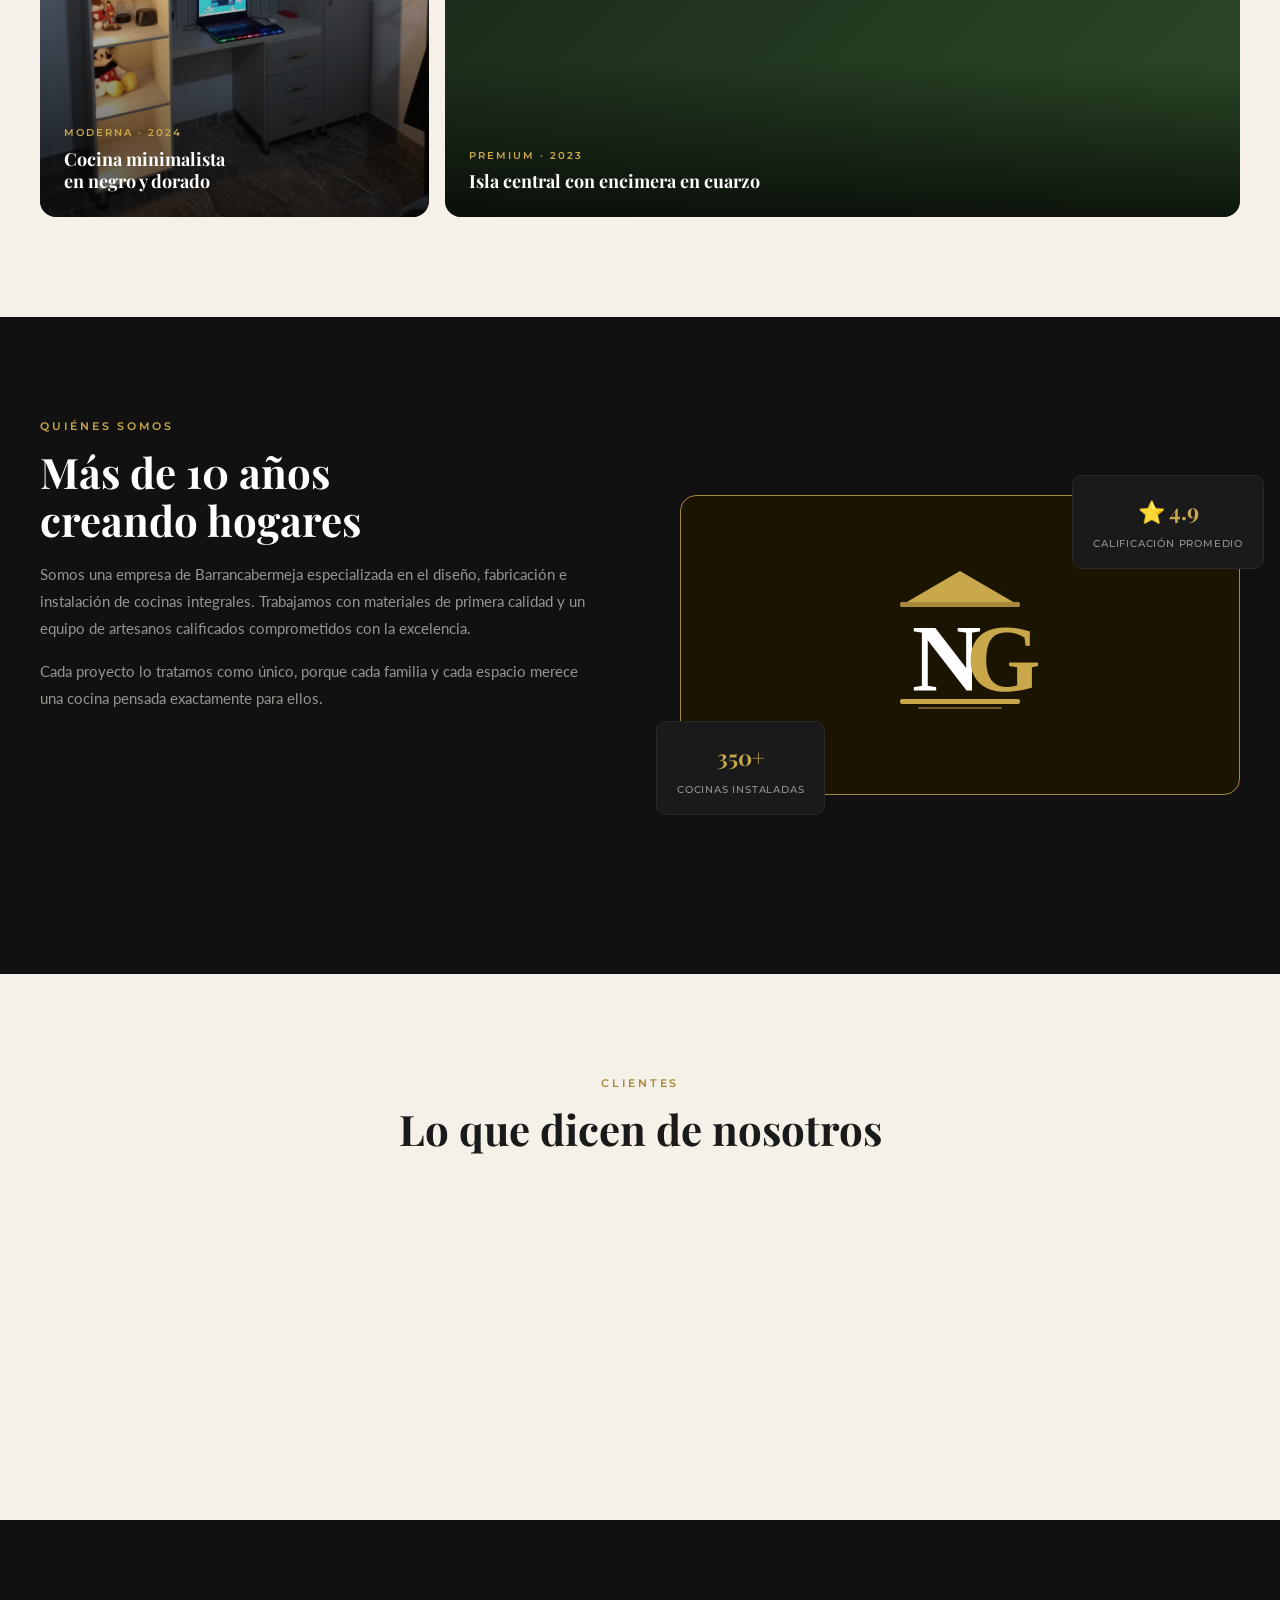
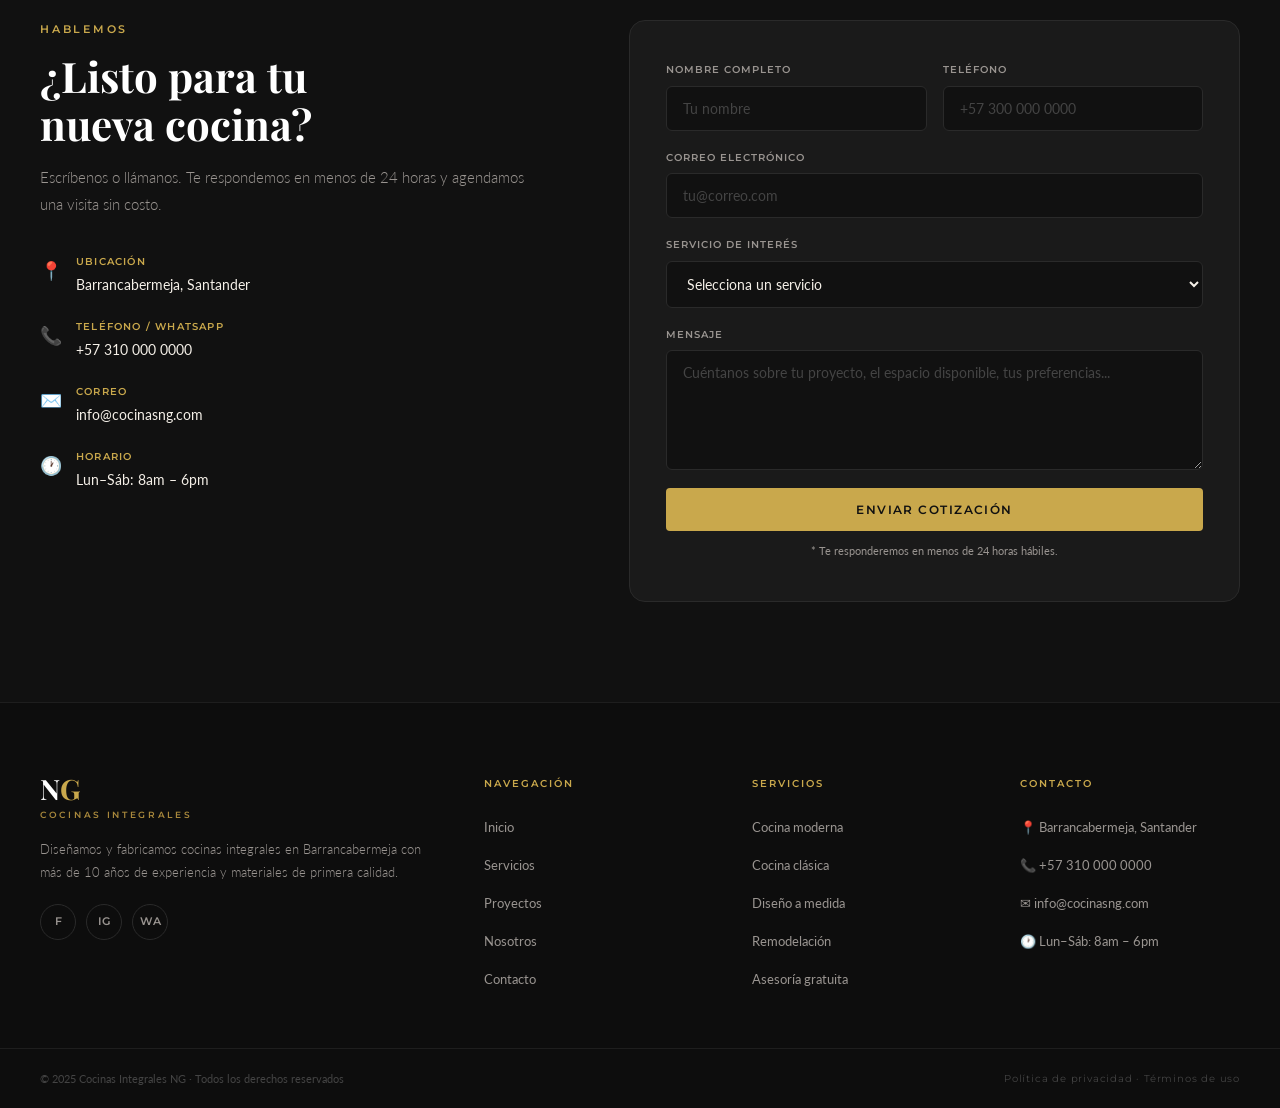
==== commit a95a5e88: "Subir cambios recientes" ====
--- a/index.html
+++ b/index.html
@@ -10,7 +10,7 @@
 <body>
 
   <!-- ═══════════════════ HEADER / NAV ═══════════════════ -->
-    <nav class="nav container">
+    <nav class="nav_container">
       <div class="nav__logo">
         <img src="img/logo_NG_oscuro.svg" alt="Logo NG" width="120" height="auto">
       
--- a/css/style.css
+++ b/css/style.css
@@ -33,6 +33,7 @@
 
 /* ─── Reset ─── */
 *, *::before, *::after { box-sizing: border-box; margin: 0; padding: 0; }
+html, body { margin: 0; padding: 0; }
 html { scroll-behavior: smooth; }
 body {
   font-family: var(--font-cuerpo);
@@ -49,7 +50,7 @@
 .container {
   max-width: var(--container);
   margin: 0 auto;
-  padding: 0 2rem;
+  padding: 0;
 }
 
 /* ─── Utilities ─── */
@@ -69,7 +70,7 @@
 .section__header {
   text-align: center;
   max-width: 600px;
-  margin: 0 auto 60px;
+  margin: auto;
 }
 .section__title {
   font-family: var(--font-titular);
@@ -148,7 +149,9 @@
 ══════════════════════════════════════ */
 .header {
   background: var(--ng-negro);
-  position: relative;
+  position: sticky;
+  top: 0;
+  z-index: 1000;
 }
 
 .nav {
@@ -157,9 +160,7 @@
   justify-content: space-between;
   padding-top: 22px;
   padding-bottom: 22px;
-  position: sticky;
-  top: 0;
-  z-index: 100;
+  position: relative;
   background: var(--ng-negro);
   transition: box-shadow var(--transition);
 }
@@ -220,6 +221,7 @@
 /* ─── Hero ─── */
 .hero {
   padding: 100px 0 120px;
+  margin:0%;
   position: relative;
   display: flex;
   align-items: center;
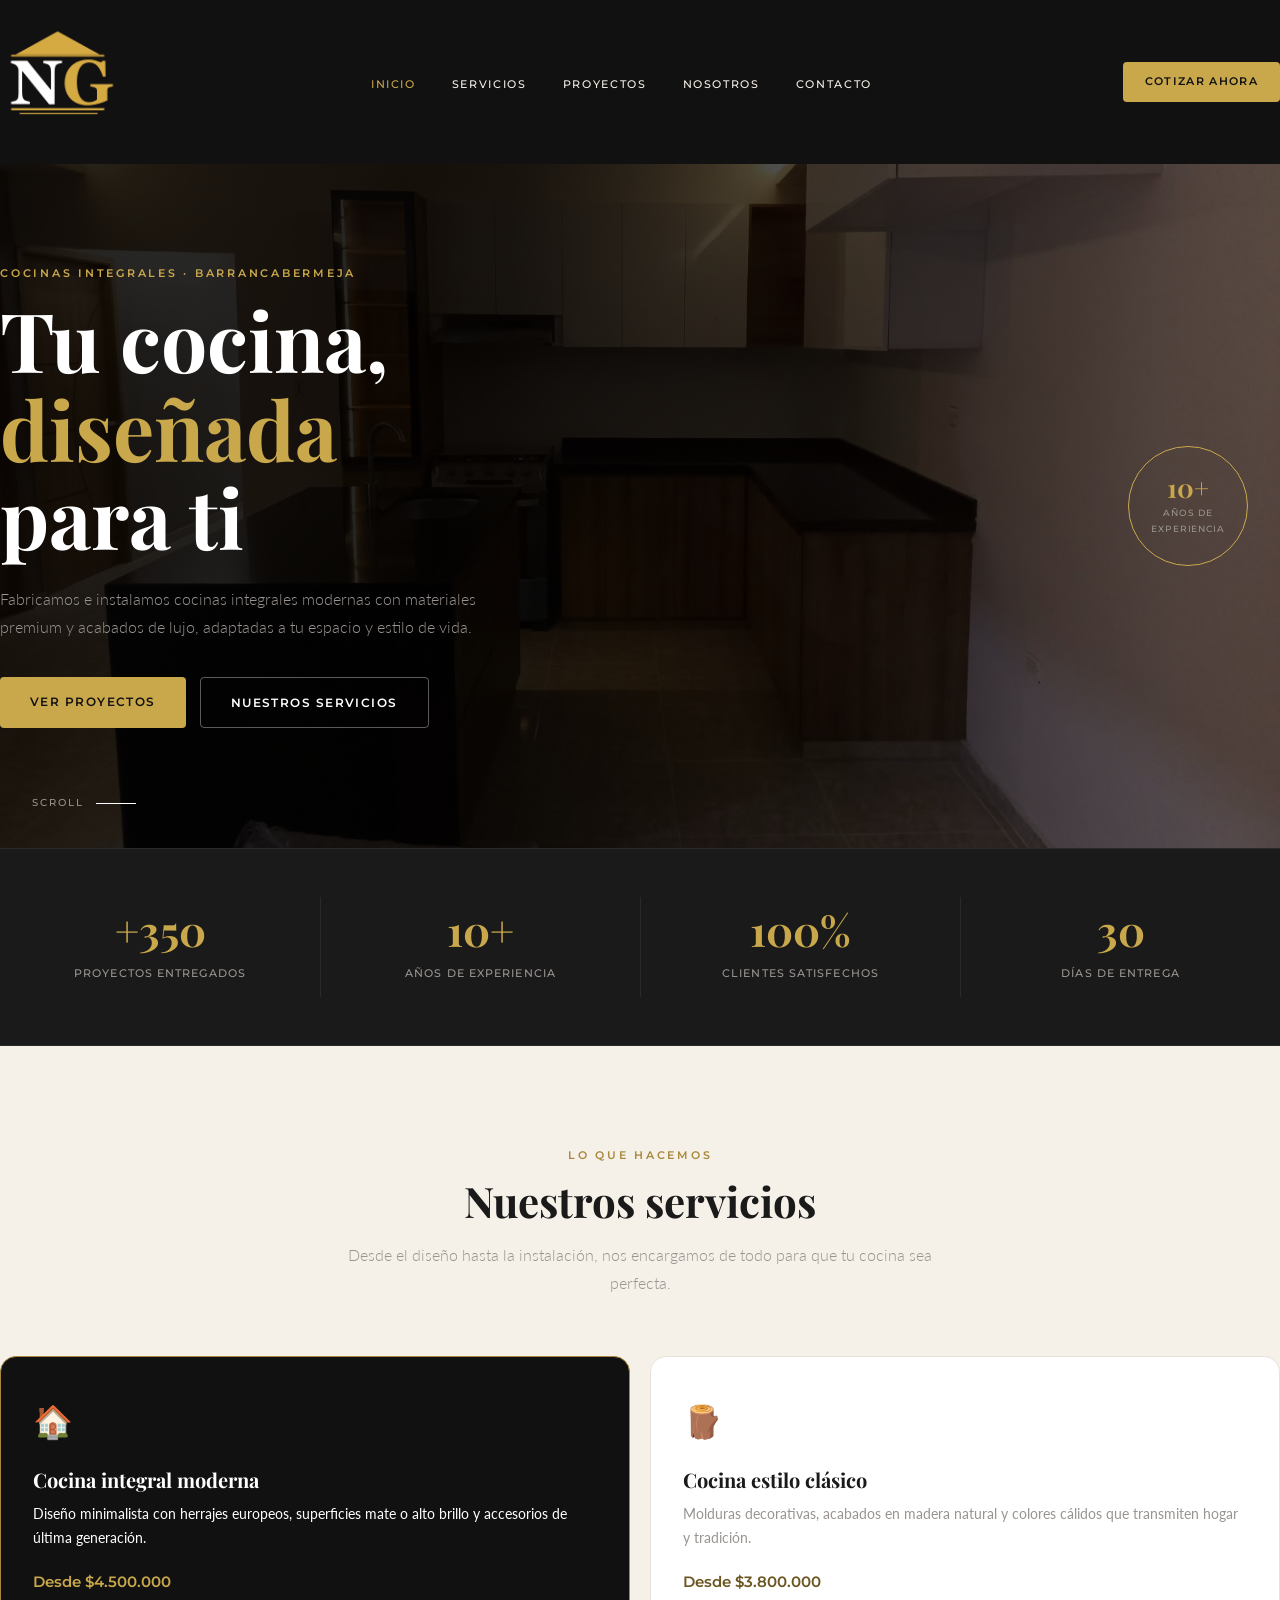
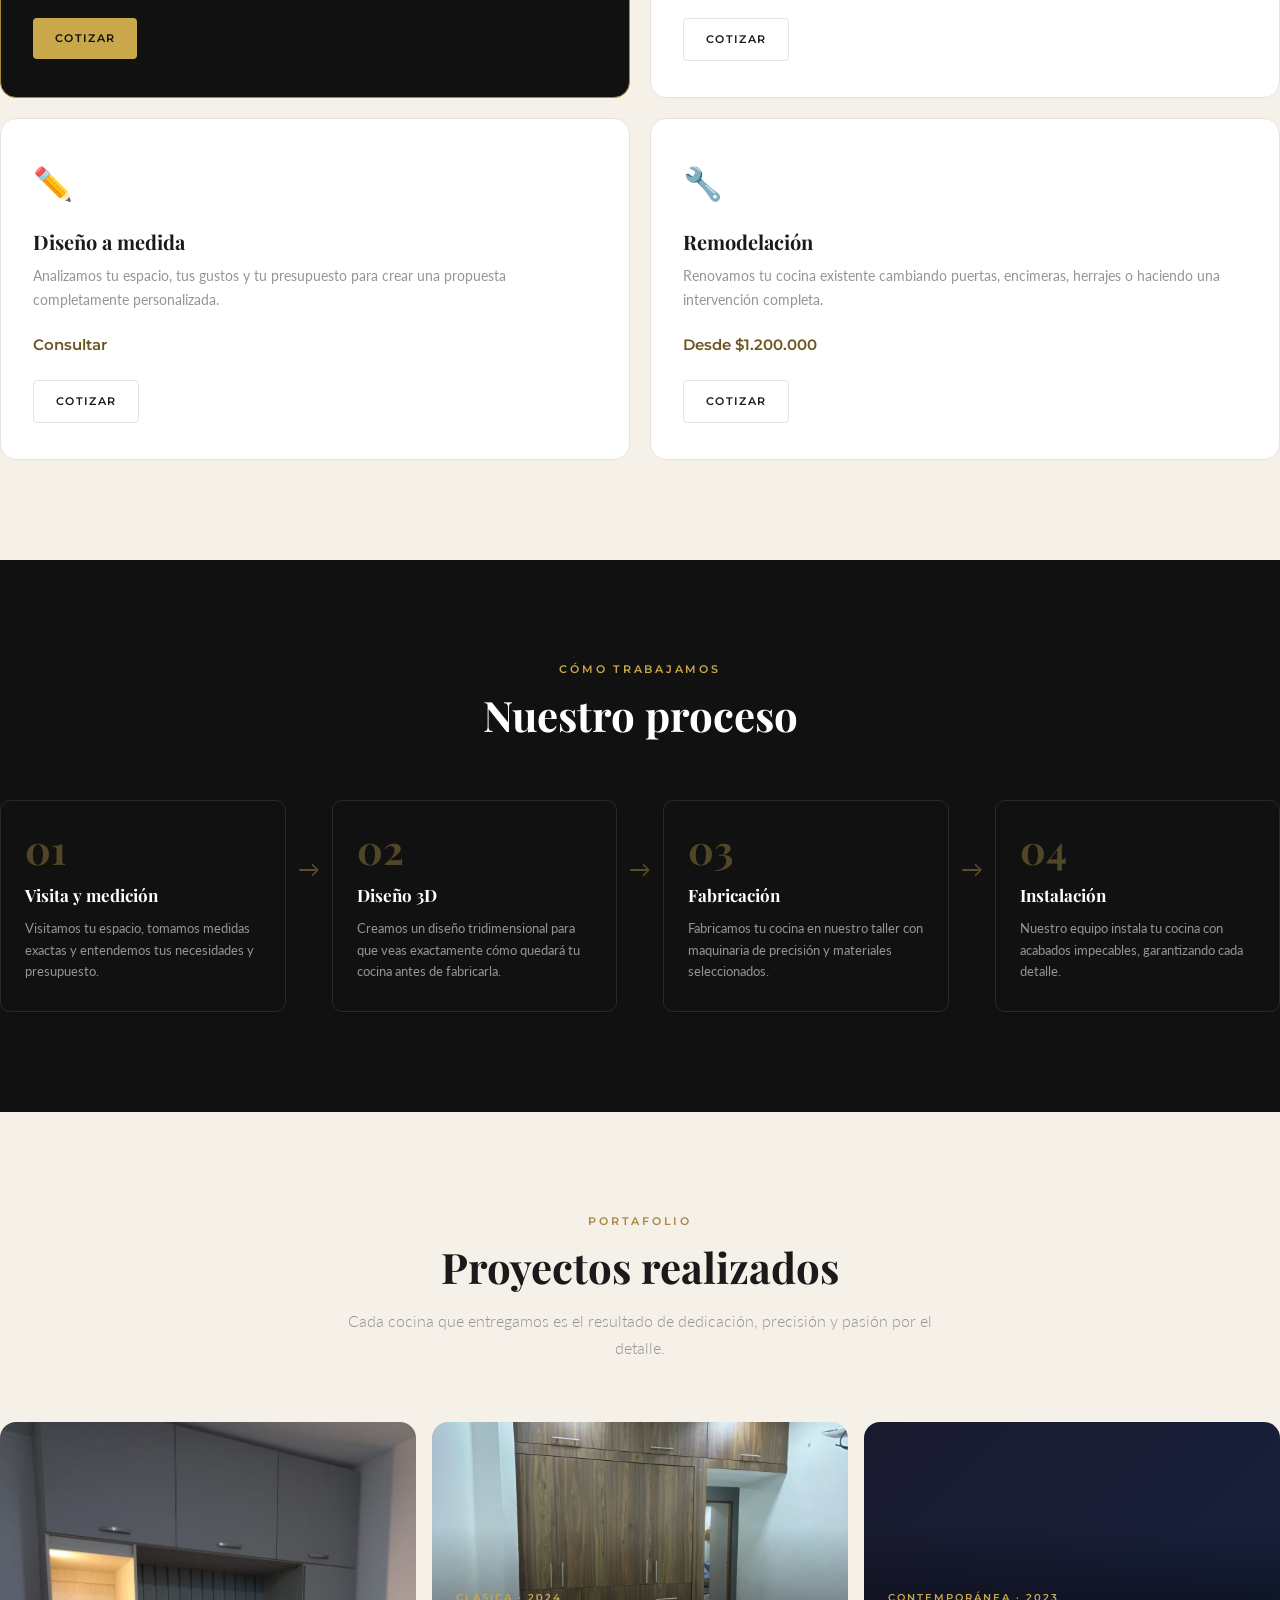
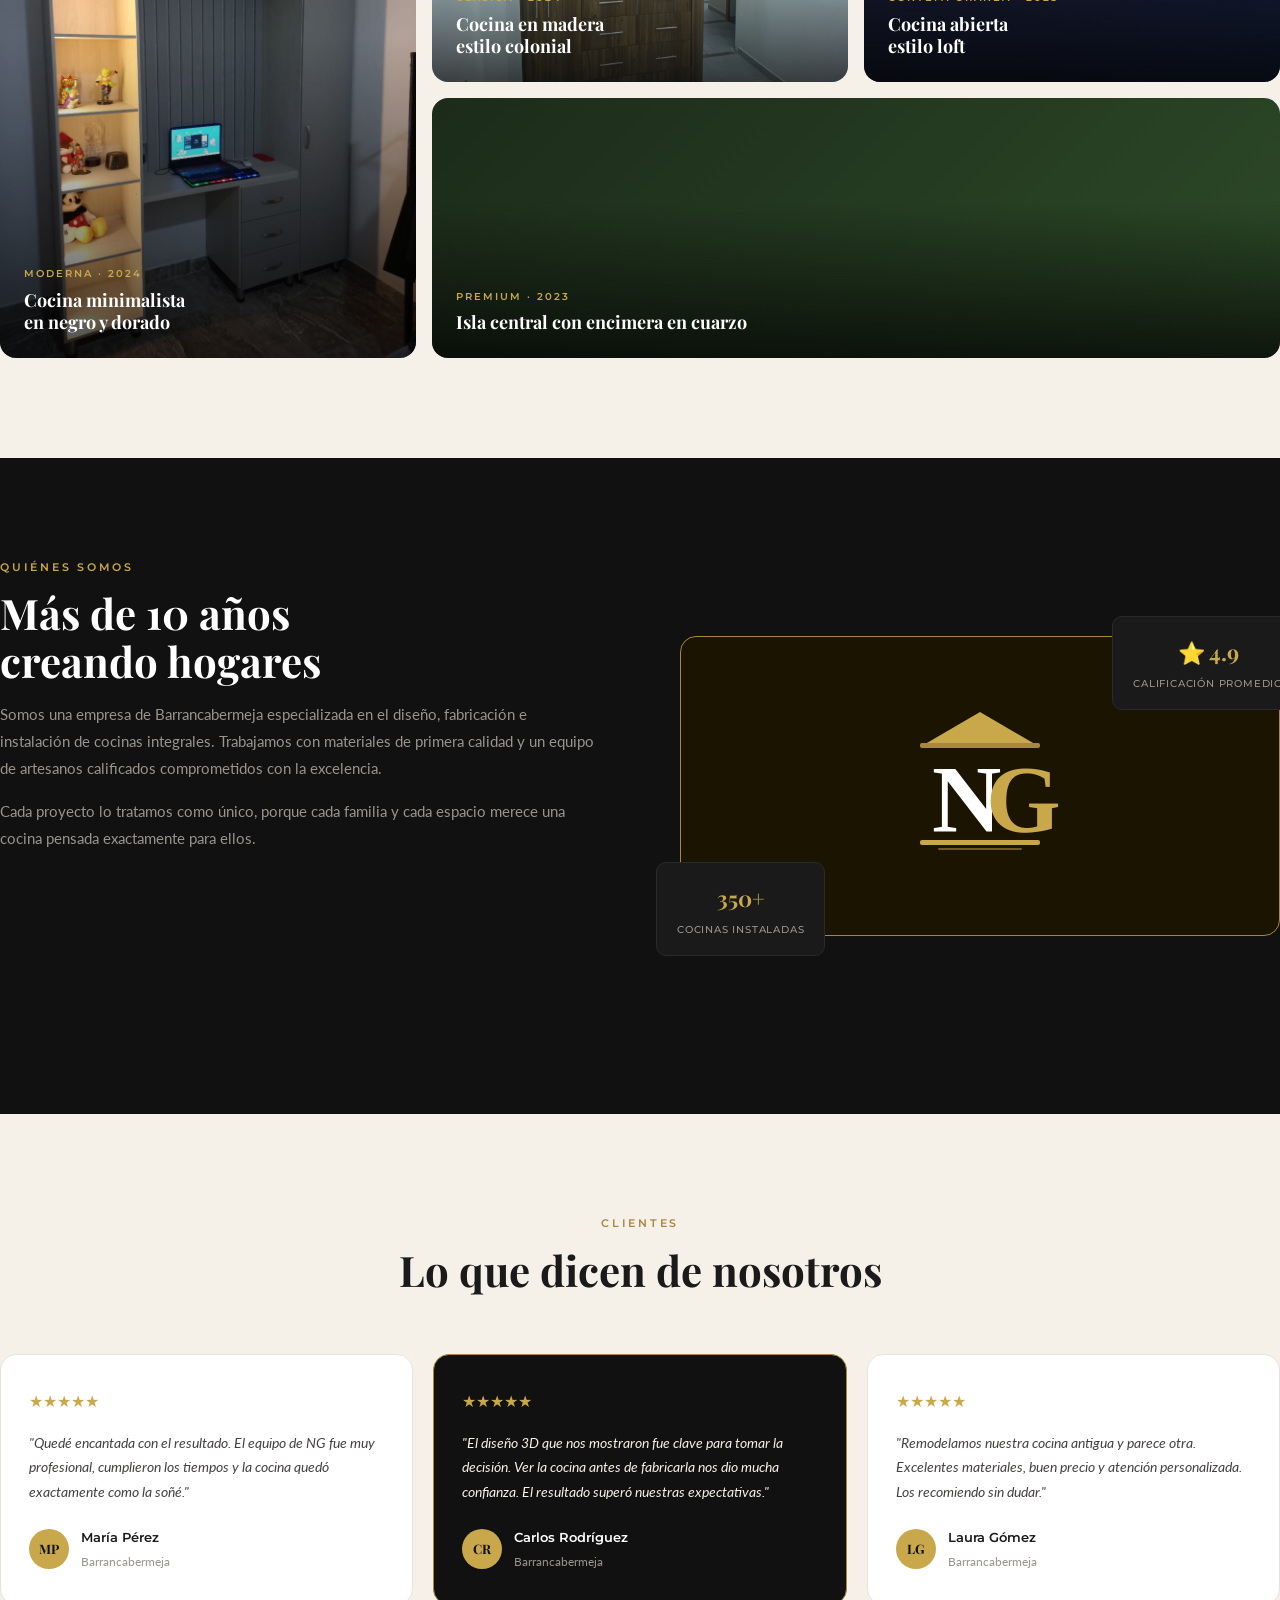
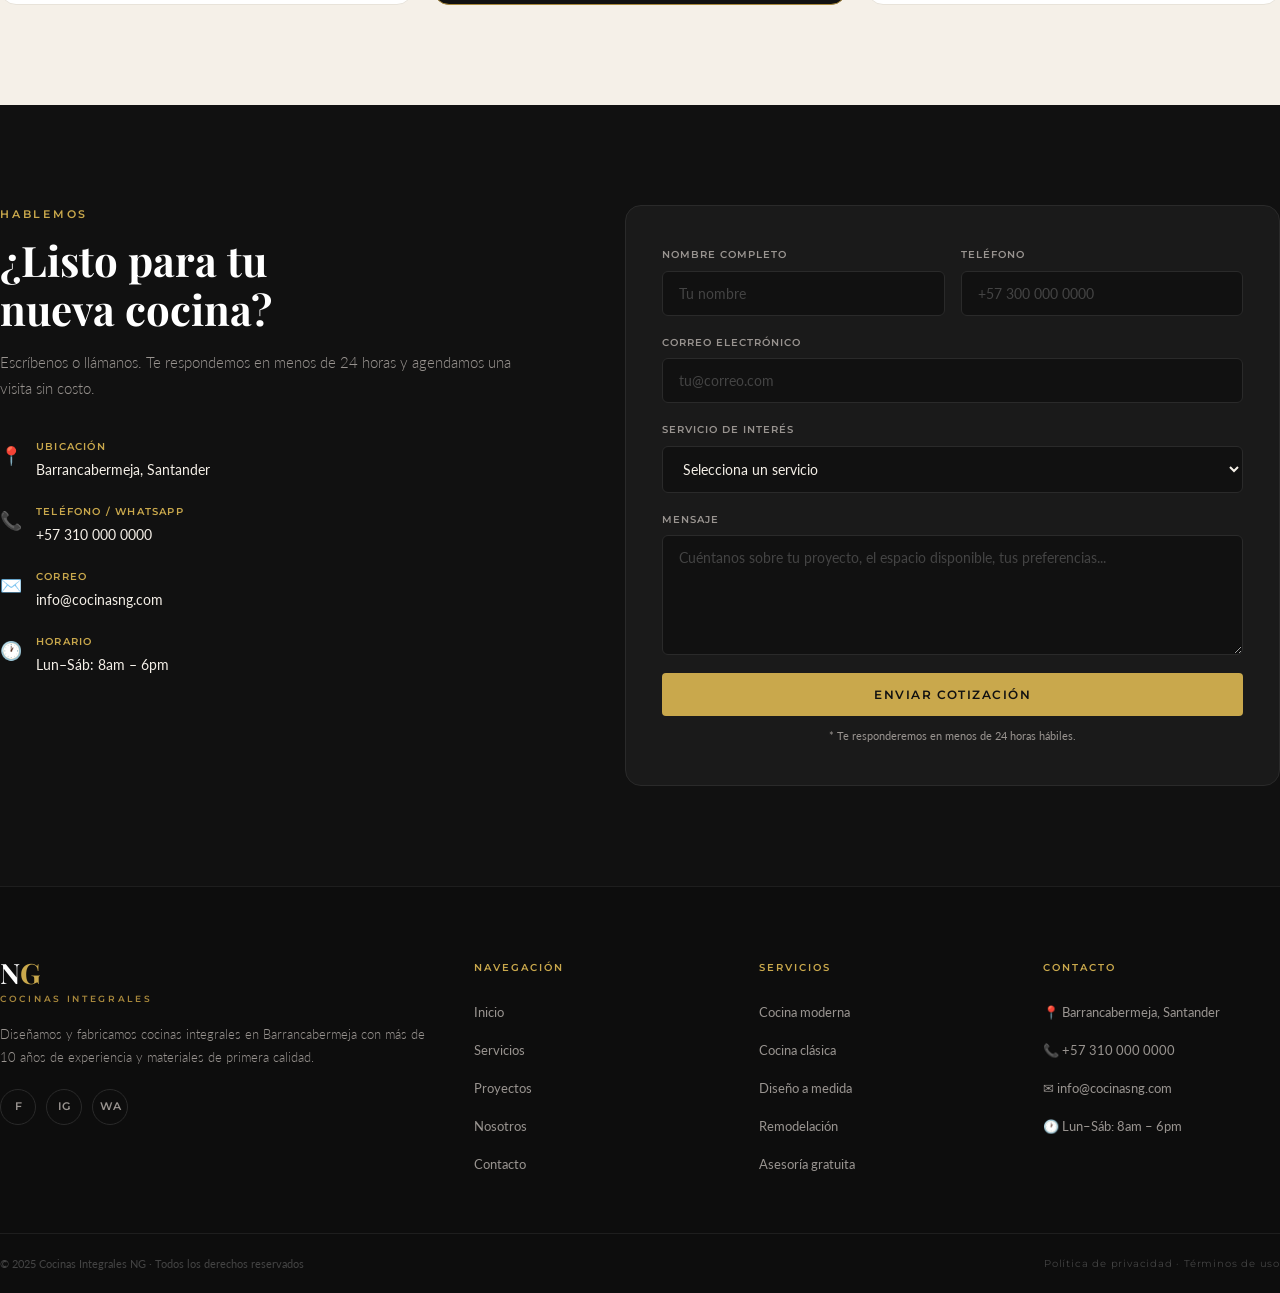
==== commit 015d8cc9: "Actualizar proyecto NG" ====
--- a/index.html
+++ b/index.html
@@ -10,11 +10,21 @@
 <body>
 
   <!-- ═══════════════════ HEADER / NAV ═══════════════════ -->
-    <nav class="nav_container">
+  <header>
+    <nav class="nav container">
       <div class="nav__logo">
-        <img src="img/logo_NG_oscuro.svg" alt="Logo NG" width="120" height="auto">
-      
-    </div>
+        <img src="img/logo_NG_sin_fondo_negro.png" alt="Logo NG" width="120" height="auto">
+      </div>
+
+      <!-- <div class="nav_nombre">
+        <p><h4>COCINAS INTEGRALES</h2><br>
+        <hr class="HR_BRC">
+        <br>
+        <H5 class="BRC">BARRANCABERMEJA</H3><br>
+        <h6 class="DFI">DISEÑO - FABRICACIÓN - INSTALACIÓN</h4>
+        </p>
+        </div>
+      -->
       <ul class="nav__links">
         <li><a href="#inicio" class="nav__link active">Inicio</a></li>
         <li><a href="#servicios" class="nav__link">Servicios</a></li>
@@ -27,7 +37,7 @@
         <span></span><span></span><span></span>
       </button>
     </nav>
-
+  </header>
     <!-- HERO -->
     <section class="hero container" id="inicio">
       <div class="hero__content">
@@ -54,7 +64,7 @@
         <div class="hero__scroll-line"></div>
       </div>
     </section>
-  </header>
+
 
   <!-- ═══════════════════ STATS ═══════════════════ -->
   <section class="stats">
--- a/css/style.css
+++ b/css/style.css
@@ -33,7 +33,6 @@
 
 /* ─── Reset ─── */
 *, *::before, *::after { box-sizing: border-box; margin: 0; padding: 0; }
-html, body { margin: 0; padding: 0; }
 html { scroll-behavior: smooth; }
 body {
   font-family: var(--font-cuerpo);
@@ -46,11 +45,16 @@
 ul { list-style: none; }
 img { max-width: 100%; display: block; }
 
+.header {
+  background: var(--ng-negro);
+  position: relative;
+}
+
 /* ─── Container ─── */
-.container {
+.nav__container {
   max-width: var(--container);
   margin: 0 auto;
-  padding: 0;
+  padding: 0 2rem;
 }
 
 /* ─── Utilities ─── */
@@ -70,8 +74,35 @@
 .section__header {
   text-align: center;
   max-width: 600px;
+  margin: 0 auto 60px;
+}
+
+/*.nav_nombre {
+  min-height: 5px;
+  text-align: center;
+  text-size-adjust: unset;
+  text-wrap: unset;
+  overflow: hidden;
+  text-overflow: ellipsis;
+  white-space: nowrap;
+  color: #FFFFFF;
+  font-size: 15px;
+  line-height: 1.0;
   margin: auto;
-}
+  padding: auto;
+}
+  */
+
+.DFI{
+  color: var(--ng-neutro-700);
+}
+
+.BRC{
+  color: var(--ng-dorado);
+}
+
+
+
 .section__title {
   font-family: var(--font-titular);
   font-size: clamp(28px, 4vw, 42px);
@@ -149,9 +180,8 @@
 ══════════════════════════════════════ */
 .header {
   background: var(--ng-negro);
-  position: sticky;
-  top: 0;
-  z-index: 1000;
+  position: relative;
+  padding: 100px 100px 100px 100px;
 }
 
 .nav {
@@ -160,7 +190,9 @@
   justify-content: space-between;
   padding-top: 22px;
   padding-bottom: 22px;
-  position: relative;
+  position: sticky;
+  top: 0;
+  z-index: 100;
   background: var(--ng-negro);
   transition: box-shadow var(--transition);
 }
@@ -221,7 +253,6 @@
 /* ─── Hero ─── */
 .hero {
   padding: 100px 0 120px;
-  margin:0%;
   position: relative;
   display: flex;
   align-items: center;
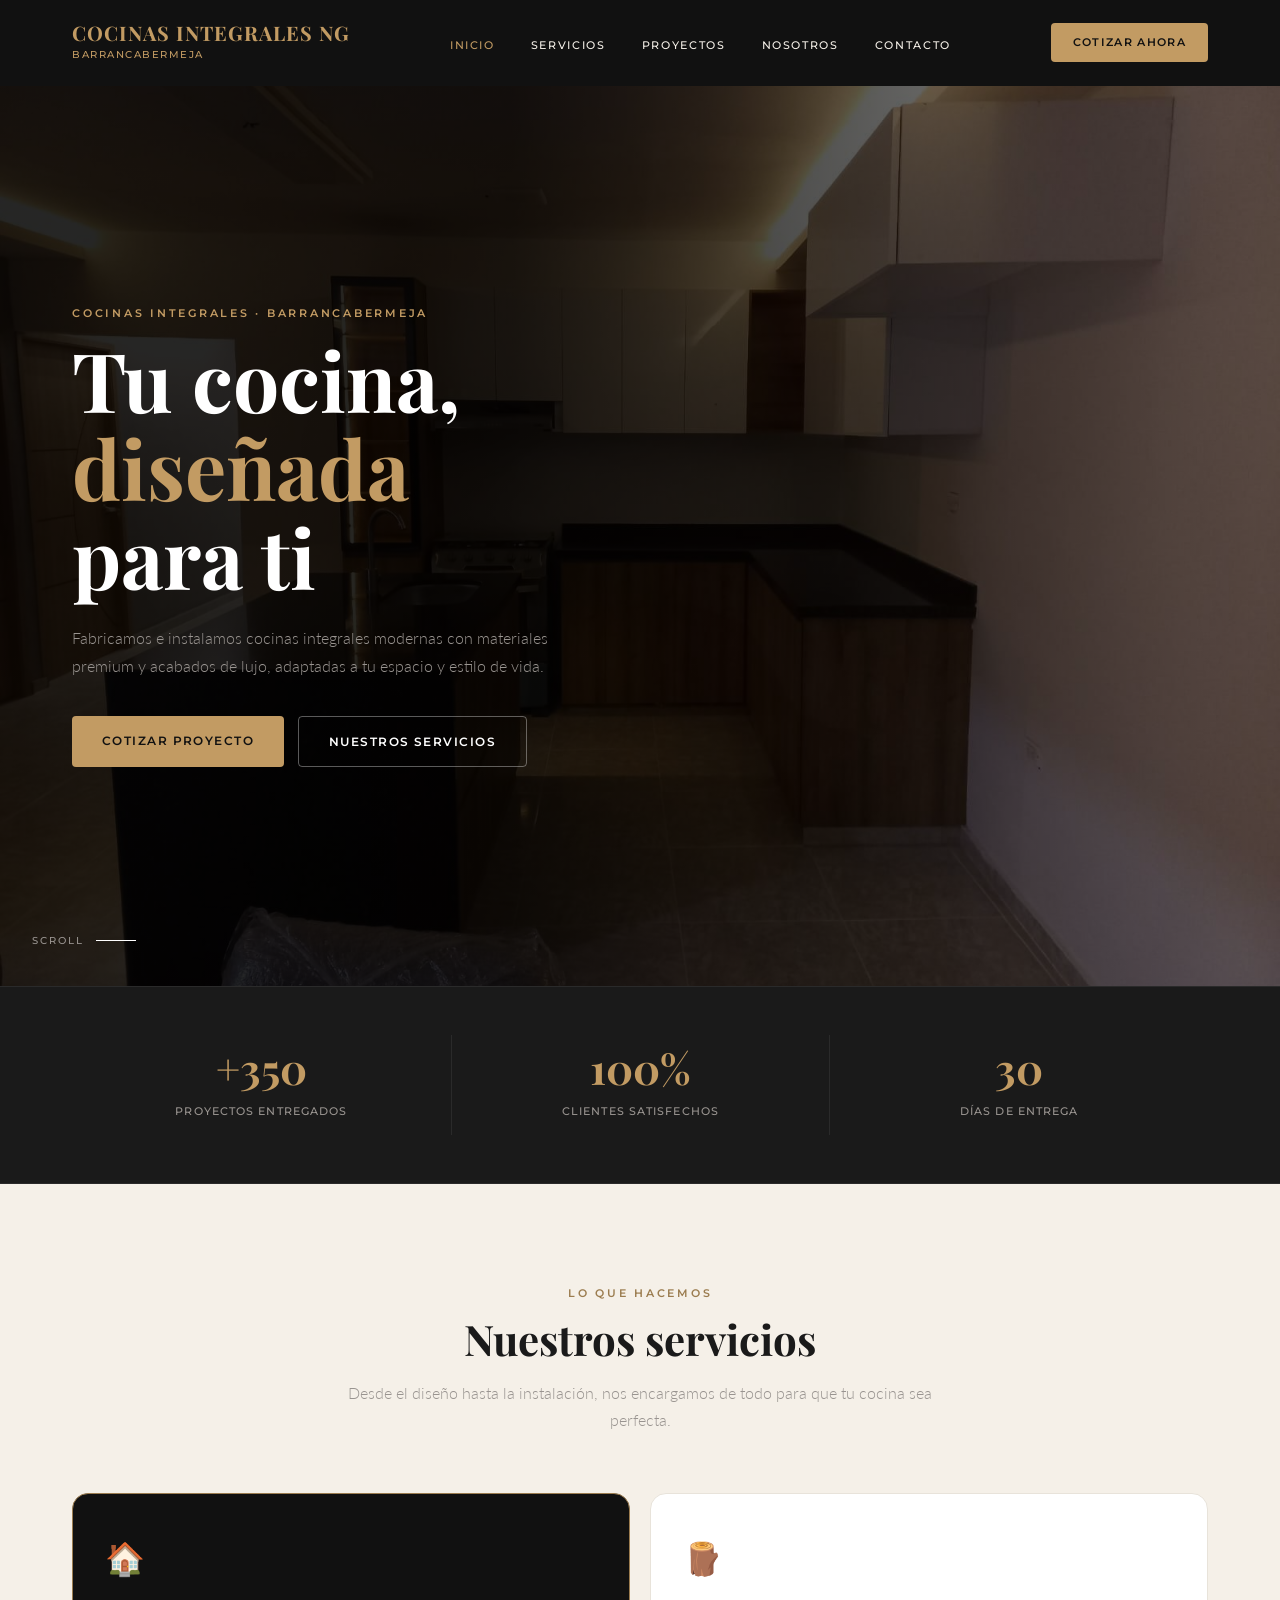
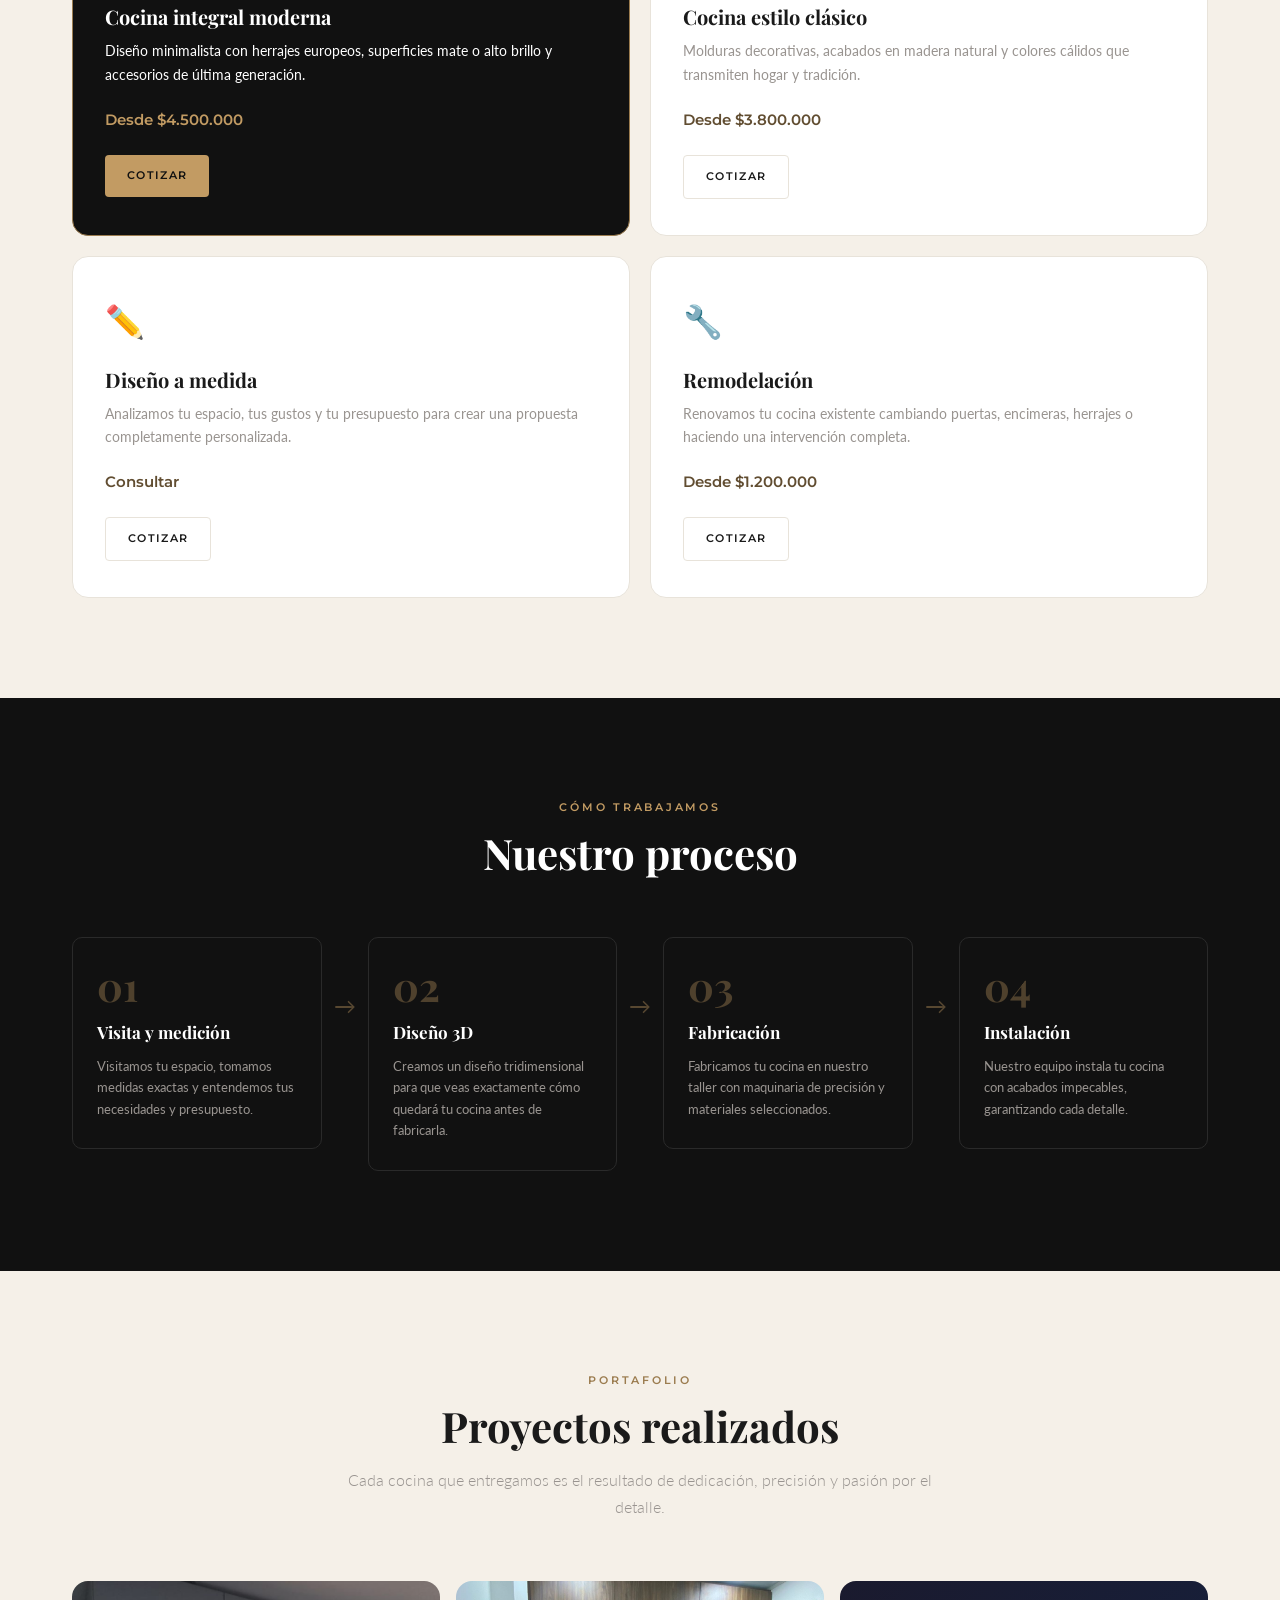
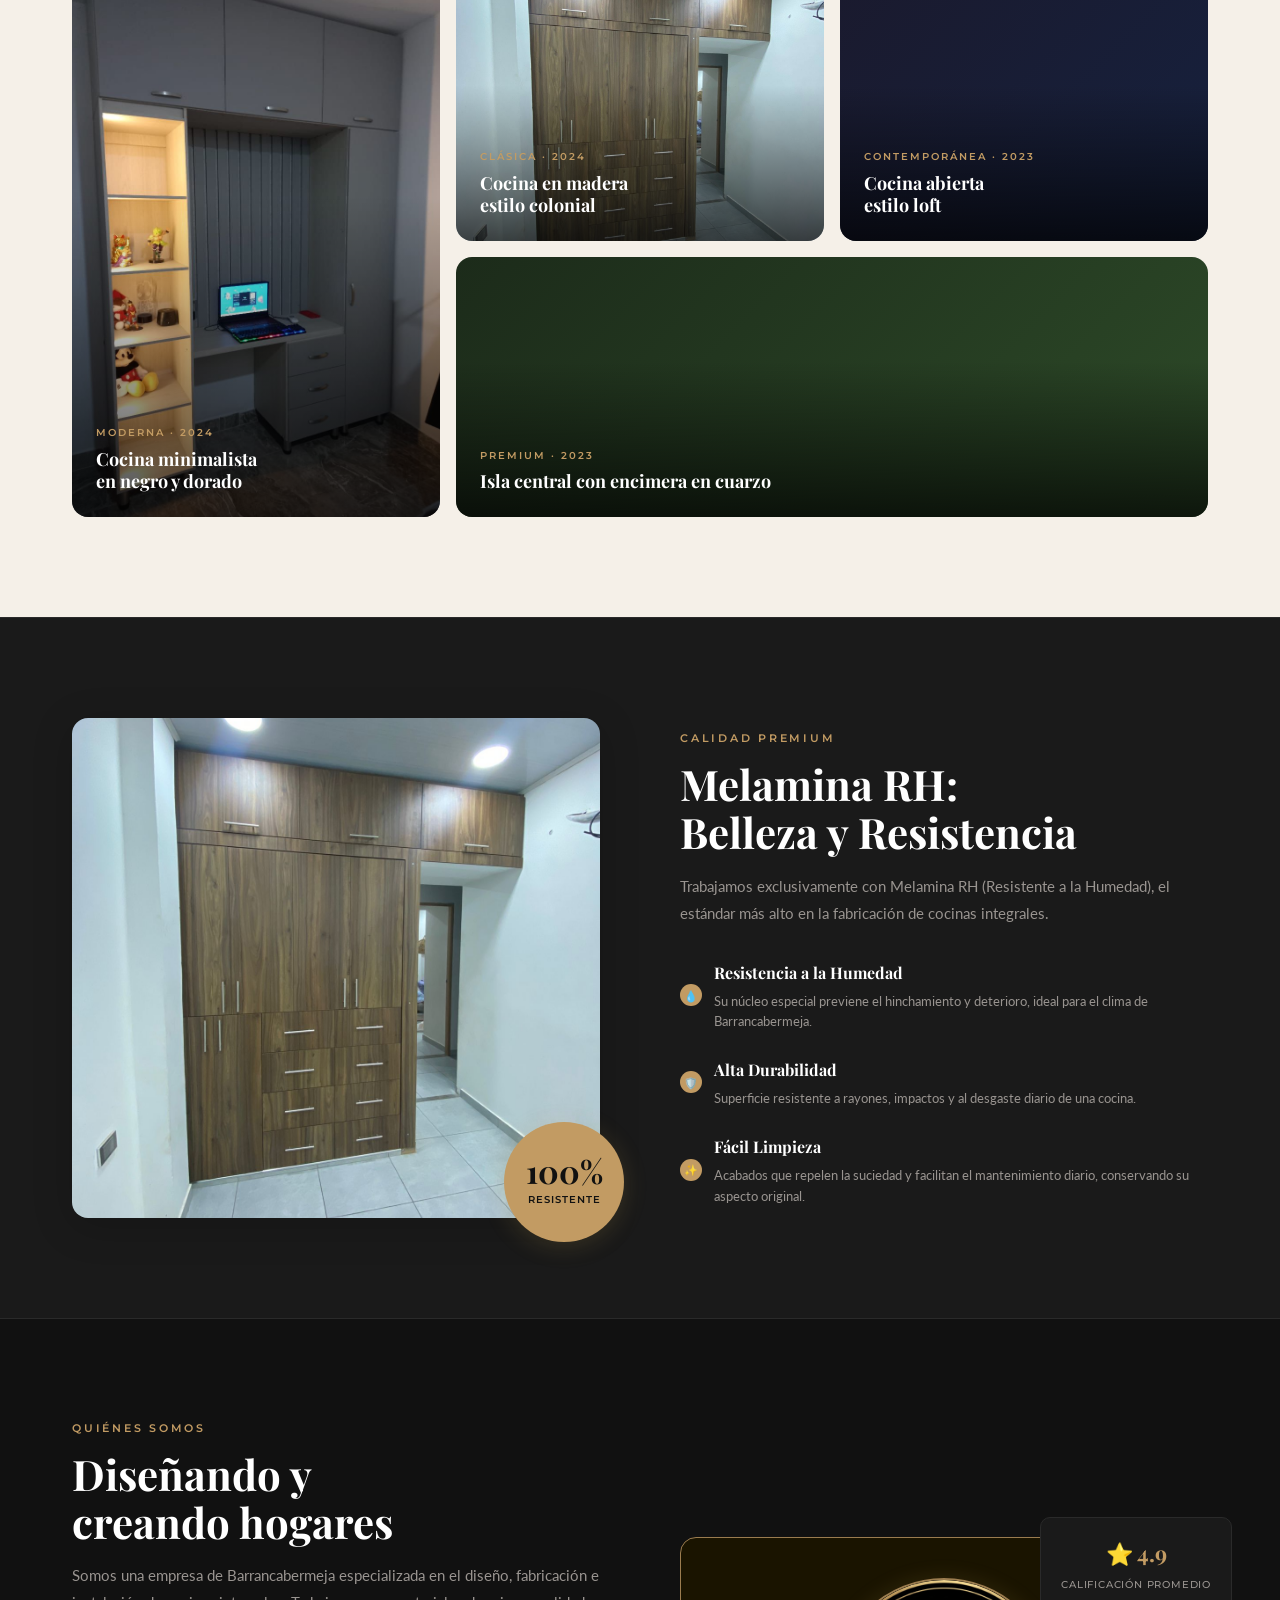
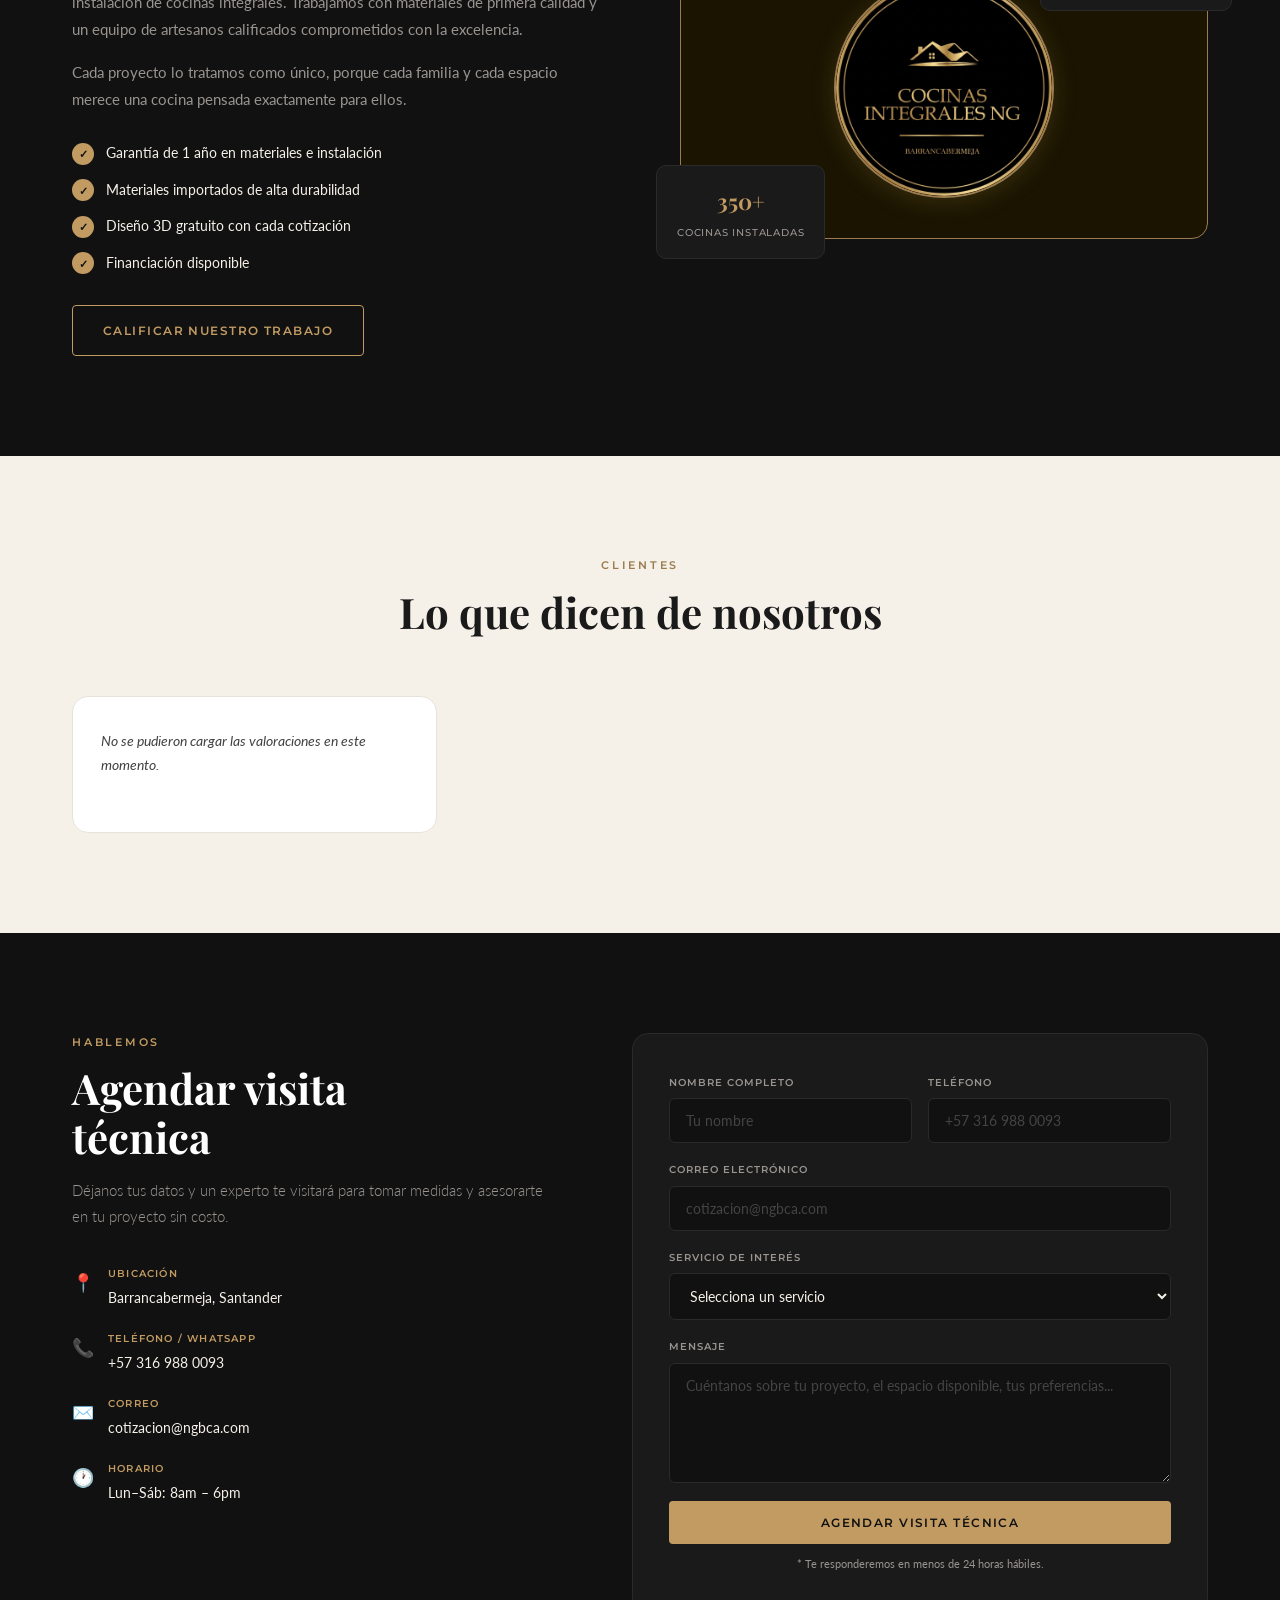
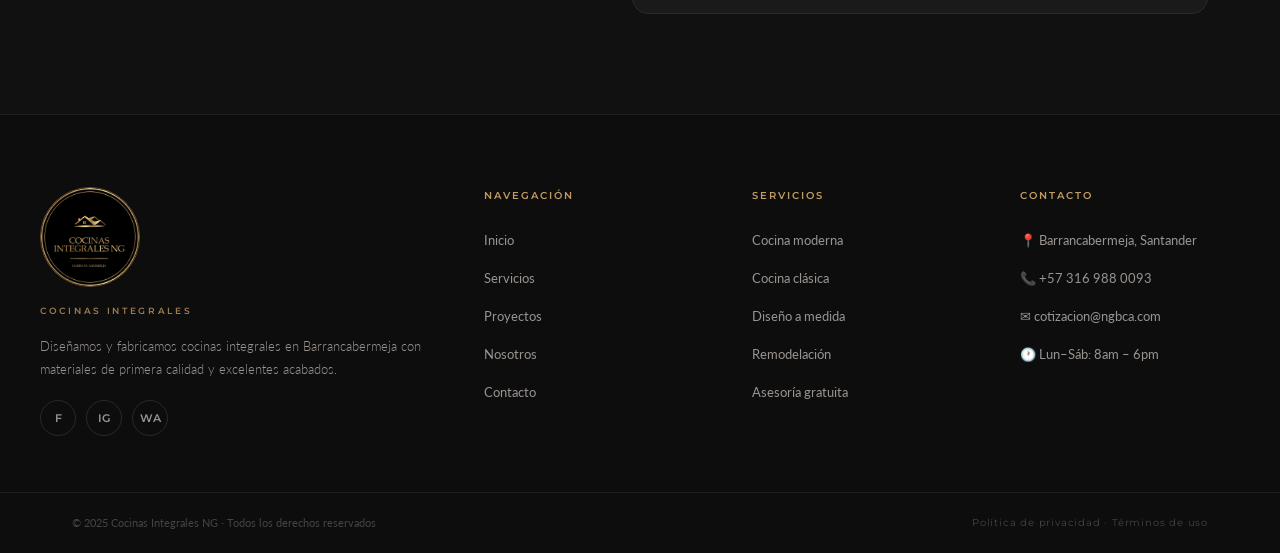
==== commit 76d7ae3d: "Add PHP backend and testimonial management" ====
--- a/index.html
+++ b/index.html
@@ -1,30 +1,26 @@
 <!DOCTYPE html>
 <html lang="es">
+
 <head>
   <meta charset="UTF-8" />
   <meta name="viewport" content="width=device-width, initial-scale=1.0" />
   <link rel="stylesheet" href="css/style.css" />
   <link rel="preconnect" href="https://fonts.gstatic.com" crossorigin />
-  <link href="https://fonts.googleapis.com/css2?family=Playfair+Display:ital,wght@0,400;0,700;1,400&family=Montserrat:wght@300;400;500;600&family=Lato:wght@300;400;700&display=swap" rel="stylesheet" />
+  <link
+    href="https://fonts.googleapis.com/css2?family=Playfair+Display:ital,wght@0,400;0,700;1,400&family=Montserrat:wght@300;400;500;600&family=Lato:wght@300;400;700&display=swap"
+    rel="stylesheet" />
 </head>
+
 <body>
 
   <!-- ═══════════════════ HEADER / NAV ═══════════════════ -->
-  <header>
+  <header id="header" class="header">
     <nav class="nav container">
-      <div class="nav__logo">
-        <img src="img/logo_NG_sin_fondo_negro.png" alt="Logo NG" width="120" height="auto">
-      </div>
-
-      <!-- <div class="nav_nombre">
-        <p><h4>COCINAS INTEGRALES</h2><br>
-        <hr class="HR_BRC">
-        <br>
-        <H5 class="BRC">BARRANCABERMEJA</H3><br>
-        <h6 class="DFI">DISEÑO - FABRICACIÓN - INSTALACIÓN</h4>
-        </p>
-        </div>
-      -->
+
+      <div class="nav__logo-text">
+        <span class="nav__logo-main">COCINAS INTEGRALES NG</span>
+        <span class="nav__logo-sub">BARRANCABERMEJA</span>
+      </div>
       <ul class="nav__links">
         <li><a href="#inicio" class="nav__link active">Inicio</a></li>
         <li><a href="#servicios" class="nav__link">Servicios</a></li>
@@ -38,8 +34,9 @@
       </button>
     </nav>
   </header>
-    <!-- HERO -->
-    <section class="hero container" id="inicio">
+  <!-- HERO -->
+  <section class="hero" id="inicio">
+    <div class="container">
       <div class="hero__content">
         <p class="eyebrow">Cocinas Integrales · Barrancabermeja</p>
         <h1 class="hero__title">
@@ -47,23 +44,19 @@
           <span class="hero__title--gold">diseñada</span><br>
           para ti
         </h1>
-        <p class="hero__sub">Fabricamos e instalamos cocinas integrales modernas con materiales premium y acabados de lujo, adaptadas a tu espacio y estilo de vida.</p>
+        <p class="hero__sub">Fabricamos e instalamos cocinas integrales modernas con materiales premium y acabados de
+          lujo, adaptadas a tu espacio y estilo de vida.</p>
         <div class="hero__actions">
-          <a href="#proyectos" class="btn btn--gold">Ver proyectos</a>
+          <a href="#contacto" class="btn btn--gold">Cotizar proyecto</a>
           <a href="#servicios" class="btn btn--outline">Nuestros servicios</a>
         </div>
       </div>
-      <div class="hero__badge">
-        <div class="hero__badge-inner">
-          <span class="hero__badge-num">10+</span>
-          <span class="hero__badge-text">Años de<br>experiencia</span>
-        </div>
-      </div>
-      <div class="hero__scroll">
-        <span>Scroll</span>
-        <div class="hero__scroll-line"></div>
-      </div>
-    </section>
+    </div>
+    <div class="hero__scroll">
+      <span>Scroll</span>
+      <div class="hero__scroll-line"></div>
+    </div>
+  </section>
 
 
   <!-- ═══════════════════ STATS ═══════════════════ -->
@@ -74,10 +67,6 @@
         <span class="stat__label">Proyectos entregados</span>
       </div>
       <div class="stat stat--divider">
-        <span class="stat__num">10+</span>
-        <span class="stat__label">Años de experiencia</span>
-      </div>
-      <div class="stat stat--divider">
         <span class="stat__num">100%</span>
         <span class="stat__label">Clientes satisfechos</span>
       </div>
@@ -94,34 +83,39 @@
       <div class="section__header">
         <p class="eyebrow eyebrow--dark">Lo que hacemos</p>
         <h2 class="section__title">Nuestros servicios</h2>
-        <p class="section__sub">Desde el diseño hasta la instalación, nos encargamos de todo para que tu cocina sea perfecta.</p>
+        <p class="section__sub">Desde el diseño hasta la instalación, nos encargamos de todo para que tu cocina sea
+          perfecta.</p>
       </div>
       <div class="servicios__grid">
         <div class="service-card service-card--featured">
           <div class="service-card__icon">🏠</div>
           <h3 class="service-card__title">Cocina integral moderna</h3>
-          <p class="service-card__text">Diseño minimalista con herrajes europeos, superficies mate o alto brillo y accesorios de última generación.</p>
+          <p class="service-card__text">Diseño minimalista con herrajes europeos, superficies mate o alto brillo y
+            accesorios de última generación.</p>
           <div class="service-card__price">Desde $4.500.000</div>
           <a href="#contacto" class="btn btn--gold service-card__btn">Cotizar</a>
         </div>
         <div class="service-card">
           <div class="service-card__icon">🪵</div>
           <h3 class="service-card__title">Cocina estilo clásico</h3>
-          <p class="service-card__text">Molduras decorativas, acabados en madera natural y colores cálidos que transmiten hogar y tradición.</p>
+          <p class="service-card__text">Molduras decorativas, acabados en madera natural y colores cálidos que
+            transmiten hogar y tradición.</p>
           <div class="service-card__price">Desde $3.800.000</div>
           <a href="#contacto" class="btn btn--outline-dark service-card__btn">Cotizar</a>
         </div>
         <div class="service-card">
           <div class="service-card__icon">✏️</div>
           <h3 class="service-card__title">Diseño a medida</h3>
-          <p class="service-card__text">Analizamos tu espacio, tus gustos y tu presupuesto para crear una propuesta completamente personalizada.</p>
+          <p class="service-card__text">Analizamos tu espacio, tus gustos y tu presupuesto para crear una propuesta
+            completamente personalizada.</p>
           <div class="service-card__price">Consultar</div>
           <a href="#contacto" class="btn btn--outline-dark service-card__btn">Cotizar</a>
         </div>
         <div class="service-card">
           <div class="service-card__icon">🔧</div>
           <h3 class="service-card__title">Remodelación</h3>
-          <p class="service-card__text">Renovamos tu cocina existente cambiando puertas, encimeras, herrajes o haciendo una intervención completa.</p>
+          <p class="service-card__text">Renovamos tu cocina existente cambiando puertas, encimeras, herrajes o haciendo
+            una intervención completa.</p>
           <div class="service-card__price">Desde $1.200.000</div>
           <a href="#contacto" class="btn btn--outline-dark service-card__btn">Cotizar</a>
         </div>
@@ -140,19 +134,22 @@
         <div class="step">
           <div class="step__num">01</div>
           <h3 class="step__title">Visita y medición</h3>
-          <p class="step__text">Visitamos tu espacio, tomamos medidas exactas y entendemos tus necesidades y presupuesto.</p>
+          <p class="step__text">Visitamos tu espacio, tomamos medidas exactas y entendemos tus necesidades y
+            presupuesto.</p>
         </div>
         <div class="step__arrow">→</div>
         <div class="step">
           <div class="step__num">02</div>
           <h3 class="step__title">Diseño 3D</h3>
-          <p class="step__text">Creamos un diseño tridimensional para que veas exactamente cómo quedará tu cocina antes de fabricarla.</p>
+          <p class="step__text">Creamos un diseño tridimensional para que veas exactamente cómo quedará tu cocina antes
+            de fabricarla.</p>
         </div>
         <div class="step__arrow">→</div>
         <div class="step">
           <div class="step__num">03</div>
           <h3 class="step__title">Fabricación</h3>
-          <p class="step__text">Fabricamos tu cocina en nuestro taller con maquinaria de precisión y materiales seleccionados.</p>
+          <p class="step__text">Fabricamos tu cocina en nuestro taller con maquinaria de precisión y materiales
+            seleccionados.</p>
         </div>
         <div class="step__arrow">→</div>
         <div class="step">
@@ -170,11 +167,13 @@
       <div class="section__header">
         <p class="eyebrow eyebrow--dark">Portafolio</p>
         <h2 class="section__title">Proyectos realizados</h2>
-        <p class="section__sub">Cada cocina que entregamos es el resultado de dedicación, precisión y pasión por el detalle.</p>
+        <p class="section__sub">Cada cocina que entregamos es el resultado de dedicación, precisión y pasión por el
+          detalle.</p>
       </div>
       <div class="proyectos__grid">
         <div class="proyecto-card proyecto-card--tall">
-          <div class="proyecto-card__img" style="background-image: url('img/close_escritorio.jpeg'); background-size: cover; background-position: center;">
+          <div class="proyecto-card__img"
+            style="background-image: url('img/close_escritorio.jpeg'); background-size: cover; background-position: center;">
             <div class="proyecto-card__overlay">
               <span class="proyecto-card__tag">Moderna · 2024</span>
               <h3 class="proyecto-card__title">Cocina minimalista<br>en negro y dorado</h3>
@@ -182,7 +181,8 @@
           </div>
         </div>
         <div class="proyecto-card">
-          <div class="proyecto-card__img" style="background-image: url('img/closet.jpeg'); background-size: cover; background-position: center;">
+          <div class="proyecto-card__img"
+            style="background-image: url('img/closet.jpeg'); background-size: cover; background-position: center;">
             <div class="proyecto-card__overlay">
               <span class="proyecto-card__tag">Clásica · 2024</span>
               <h3 class="proyecto-card__title">Cocina en madera<br>estilo colonial</h3>
@@ -209,14 +209,63 @@
     </div>
   </section>
 
+  <!-- ═══════════════════ MATERIALES ═══════════════════ -->
+  <section class="materiales section" id="materiales">
+    <div class="container materiales__layout">
+      <div class="materiales__visual">
+        <div class="materiales__img"
+          style="background-image: url('img/closet.jpeg'); background-size: cover; background-position: center;"></div>
+        <div class="materiales__badge">
+          <span>100%</span>
+          <small>Resistente</small>
+        </div>
+      </div>
+      <div class="materiales__content">
+        <p class="eyebrow eyebrow--gold">Calidad Premium</p>
+        <h2 class="section__title section__title--light">Melamina RH:<br>Belleza y Resistencia</h2>
+        <p class="materiales__text">Trabajamos exclusivamente con Melamina RH (Resistente a la Humedad), el estándar más
+          alto en la fabricación de cocinas integrales.</p>
+        <ul class="materiales__lista">
+          <li class="feature">
+            <span class="feature__icon">💧</span>
+            <div>
+              <h4 class="materiales__lista-title">Resistencia a la Humedad</h4>
+              <p class="materiales__lista-text">Su núcleo especial previene el hinchamiento y deterioro, ideal para el
+                clima de Barrancabermeja.</p>
+            </div>
+          </li>
+          <li class="feature">
+            <span class="feature__icon">🛡️</span>
+            <div>
+              <h4 class="materiales__lista-title">Alta Durabilidad</h4>
+              <p class="materiales__lista-text">Superficie resistente a rayones, impactos y al desgaste diario de una
+                cocina.</p>
+            </div>
+          </li>
+          <li class="feature">
+            <span class="feature__icon">✨</span>
+            <div>
+              <h4 class="materiales__lista-title">Fácil Limpieza</h4>
+              <p class="materiales__lista-text">Acabados que repelen la suciedad y facilitan el mantenimiento diario,
+                conservando su aspecto original.</p>
+            </div>
+          </li>
+        </ul>
+      </div>
+    </div>
+  </section>
+
   <!-- ═══════════════════ NOSOTROS ═══════════════════ -->
   <section class="nosotros section" id="nosotros">
     <div class="container nosotros__layout">
       <div class="nosotros__content">
         <p class="eyebrow eyebrow--gold">Quiénes somos</p>
-        <h2 class="section__title section__title--light">Más de 10 años<br>creando hogares</h2>
-        <p class="nosotros__text">Somos una empresa de Barrancabermeja especializada en el diseño, fabricación e instalación de cocinas integrales. Trabajamos con materiales de primera calidad y un equipo de artesanos calificados comprometidos con la excelencia.</p>
-        <p class="nosotros__text">Cada proyecto lo tratamos como único, porque cada familia y cada espacio merece una cocina pensada exactamente para ellos.</p>
+        <h2 class="section__title section__title--light">Diseñando y<br>creando hogares</h2>
+        <p class="nosotros__text">Somos una empresa de Barrancabermeja especializada en el diseño, fabricación e
+          instalación de cocinas integrales. Trabajamos con materiales de primera calidad y un equipo de artesanos
+          calificados comprometidos con la excelencia.</p>
+        <p class="nosotros__text">Cada proyecto lo tratamos como único, porque cada familia y cada espacio merece una
+          cocina pensada exactamente para ellos.</p>
         <div class="nosotros__features">
           <div class="feature">
             <div class="feature__icon">✓</div>
@@ -235,20 +284,15 @@
             <span>Financiación disponible</span>
           </div>
         </div>
+        <div style="margin-top: 30px;">
+          <a href="valoracion.php" class="btn btn--outline-dark" style="border-color: #C29B63; color: #C29B63;">Calificar nuestro trabajo</a>
+        </div>
       </div>
       <div class="nosotros__visual">
         <div class="nosotros__card-big">
           <div class="nosotros__logo-display">
-            <div class="ng-icon">
-              <svg viewBox="0 0 200 180" xmlns="http://www.w3.org/2000/svg">
-                <polygon points="100,20 160,55 40,55" fill="#C9A84C"/>
-                <rect x="40" y="51" width="120" height="5" rx="2" fill="#A8883C"/>
-                <text x="52" y="140" font-family="Georgia, serif" font-size="96" font-weight="700" fill="#FFFFFF">N</text>
-                <text x="106" y="140" font-family="Georgia, serif" font-size="96" font-weight="700" fill="#C9A84C">G</text>
-                <rect x="40" y="148" width="120" height="5" rx="2" fill="#C9A84C"/>
-                <rect x="58" y="156" width="84" height="2" rx="1" fill="#A8883C" opacity="0.6"/>
-              </svg>
-            </div>
+            <img src="img/Gold_logo_on_black_background_202608290733.jpeg" alt="Cocinas Integrales NG"
+              class="nosotros__logo-img">
           </div>
         </div>
         <div class="nosotros__card-sm nosotros__card-sm--1">
@@ -270,40 +314,8 @@
         <p class="eyebrow eyebrow--dark">Clientes</p>
         <h2 class="section__title">Lo que dicen de nosotros</h2>
       </div>
-      <div class="testimonios__grid">
-        <div class="testimonio">
-          <div class="testimonio__stars">★★★★★</div>
-          <p class="testimonio__text">"Quedé encantada con el resultado. El equipo de NG fue muy profesional, cumplieron los tiempos y la cocina quedó exactamente como la soñé."</p>
-          <div class="testimonio__author">
-            <div class="testimonio__avatar">MP</div>
-            <div>
-              <div class="testimonio__name">María Pérez</div>
-              <div class="testimonio__city">Barrancabermeja</div>
-            </div>
-          </div>
-        </div>
-        <div class="testimonio testimonio--featured">
-          <div class="testimonio__stars">★★★★★</div>
-          <p class="testimonio__text">"El diseño 3D que nos mostraron fue clave para tomar la decisión. Ver la cocina antes de fabricarla nos dio mucha confianza. El resultado superó nuestras expectativas."</p>
-          <div class="testimonio__author">
-            <div class="testimonio__avatar">CR</div>
-            <div>
-              <div class="testimonio__name">Carlos Rodríguez</div>
-              <div class="testimonio__city">Barrancabermeja</div>
-            </div>
-          </div>
-        </div>
-        <div class="testimonio">
-          <div class="testimonio__stars">★★★★★</div>
-          <p class="testimonio__text">"Remodelamos nuestra cocina antigua y parece otra. Excelentes materiales, buen precio y atención personalizada. Los recomiendo sin dudar."</p>
-          <div class="testimonio__author">
-            <div class="testimonio__avatar">LG</div>
-            <div>
-              <div class="testimonio__name">Laura Gómez</div>
-              <div class="testimonio__city">Barrancabermeja</div>
-            </div>
-          </div>
-        </div>
+      <div class="testimonios__grid" id="testimonios-grid">
+        <!-- Los testimonios se cargarán aquí desde la base de datos -->
       </div>
     </div>
   </section>
@@ -313,8 +325,9 @@
     <div class="container contacto__layout">
       <div class="contacto__info">
         <p class="eyebrow eyebrow--gold">Hablemos</p>
-        <h2 class="section__title section__title--light">¿Listo para tu<br>nueva cocina?</h2>
-        <p class="contacto__sub">Escríbenos o llámanos. Te respondemos en menos de 24 horas y agendamos una visita sin costo.</p>
+        <h2 class="section__title section__title--light">Agendar visita<br>técnica</h2>
+        <p class="contacto__sub">Déjanos tus datos y un experto te visitará para tomar medidas y asesorarte en tu
+          proyecto sin costo.</p>
         <div class="contacto__datos">
           <div class="contacto__dato">
             <span class="contacto__dato-icon">📍</span>
@@ -327,14 +340,14 @@
             <span class="contacto__dato-icon">📞</span>
             <div>
               <div class="contacto__dato-title">Teléfono / WhatsApp</div>
-              <div class="contacto__dato-val">+57 310 000 0000</div>
+              <div class="contacto__dato-val">+57 316 988 0093</div>
             </div>
           </div>
           <div class="contacto__dato">
             <span class="contacto__dato-icon">✉️</span>
             <div>
               <div class="contacto__dato-title">Correo</div>
-              <div class="contacto__dato-val">info@cocinasng.com</div>
+              <div class="contacto__dato-val">cotizacion@ngbca.com</div>
             </div>
           </div>
           <div class="contacto__dato">
@@ -350,20 +363,23 @@
         <div class="form__row">
           <div class="form__group">
             <label class="form__label" for="nombre">Nombre completo</label>
-            <input class="form__input" type="text" id="nombre" placeholder="Tu nombre" />
+            <input class="form__input" type="text" id="nombre" placeholder="Tu nombre" required
+              pattern="^[A-Za-zÁÉÍÓÚáéíóúÑñ\s]+$" title="Solo se permiten letras y espacios" />
           </div>
           <div class="form__group">
             <label class="form__label" for="telefono">Teléfono</label>
-            <input class="form__input" type="tel" id="telefono" placeholder="+57 300 000 0000" />
+            <input class="form__input" type="tel" id="telefono" placeholder="+57 316 988 0093" required
+              pattern="^(\+57\s?)?3[0-9]{2}\s?[0-9]{3}\s?[0-9]{4}$"
+              title="Debe ser un número celular válido de Colombia (ej. 316 988 0093 o +57 3169880093)" />
           </div>
         </div>
         <div class="form__group">
           <label class="form__label" for="email">Correo electrónico</label>
-          <input class="form__input" type="email" id="email" placeholder="tu@correo.com" />
+          <input class="form__input" type="email" id="email" placeholder="cotizacion@ngbca.com" required />
         </div>
         <div class="form__group">
           <label class="form__label" for="servicio">Servicio de interés</label>
-          <select class="form__input form__select" id="servicio">
+          <select class="form__input form__select" id="servicio" required>
             <option value="">Selecciona un servicio</option>
             <option>Cocina integral moderna</option>
             <option>Cocina estilo clásico</option>
@@ -373,23 +389,54 @@
         </div>
         <div class="form__group">
           <label class="form__label" for="mensaje">Mensaje</label>
-          <textarea class="form__input form__textarea" id="mensaje" placeholder="Cuéntanos sobre tu proyecto, el espacio disponible, tus preferencias..."></textarea>
-        </div>
-        <button type="submit" class="btn btn--gold btn--full">Enviar cotización</button>
+          <textarea class="form__input form__textarea" id="mensaje"
+            placeholder="Cuéntanos sobre tu proyecto, el espacio disponible, tus preferencias..." required></textarea>
+        </div>
+        <button type="submit" class="btn btn--gold btn--full">Agendar visita técnica</button>
         <p class="form__note">* Te responderemos en menos de 24 horas hábiles.</p>
       </form>
     </div>
   </section>
+
+  <!-- LIGHTBOX IMAGEN -->
+  <div id="lightbox" style="display:none;position:fixed;inset:0;z-index:9999;background:rgba(0,0,0,0.93);align-items:center;justify-content:center;flex-direction:column;gap:16px;backdrop-filter:blur(8px);cursor:zoom-out;">
+    <button id="lightbox-close" title="Cerrar" style="position:absolute;top:20px;right:24px;background:rgba(255,255,255,0.1);border:1px solid rgba(255,255,255,0.2);color:#fff;font-size:22px;width:40px;height:40px;border-radius:50%;cursor:pointer;line-height:40px;text-align:center;transition:background 0.2s;">&#10005;</button>
+    <img id="lightbox-img" src="" alt="Foto del cliente" style="max-width:90vw;max-height:80vh;border-radius:12px;box-shadow:0 20px 60px rgba(0,0,0,0.6);object-fit:contain;cursor:default;">
+    <div id="lightbox-caption" style="color:#E8E3DA;font-family:'Montserrat',sans-serif;font-size:14px;letter-spacing:0.05em;opacity:0.8;"></div>
+  </div>
+  <style>
+    @keyframes lbIn    { from{opacity:0} to{opacity:1} }
+    @keyframes lbImgIn { from{transform:scale(0.92);opacity:0} to{transform:scale(1);opacity:1} }
+    .testimonio--has-img { cursor: zoom-in; }
+    .testimonio--has-img::after {
+      content: '\1F50D Ver foto';
+      position: absolute;
+      bottom: 14px; right: 14px;
+      background: rgba(194,155,99,0.9);
+      color: #111;
+      font-size: 11px;
+      font-weight: 700;
+      font-family: 'Montserrat', sans-serif;
+      letter-spacing: 0.06em;
+      padding: 4px 10px;
+      border-radius: 20px;
+      pointer-events: none;
+      opacity: 0;
+      transition: opacity 0.25s;
+    }
+    .testimonio--has-img:hover::after { opacity: 1; }
+    .testimonio { position: relative; }
+  </style>
 
   <!-- ═══════════════════ FOOTER ═══════════════════ -->
   <footer class="footer">
     <div class="container footer__top">
       <div class="footer__brand">
         <div class="footer__logo">
-          <span class="footer__logo-n">N</span><span class="footer__logo-g">G</span>
+          <img src="img/Gold_logo_on_black_background_202608290733.jpeg" alt="Logo NG" class="footer__logo-img">
         </div>
         <p class="footer__tagline">COCINAS INTEGRALES</p>
-        <p class="footer__desc">Diseñamos y fabricamos cocinas integrales en Barrancabermeja con más de 10 años de experiencia y materiales de primera calidad.</p>
+        <p class="footer__desc">Diseñamos y fabricamos cocinas integrales en Barrancabermeja con materiales de primera calidad y excelentes acabados.</p>
         <div class="footer__social">
           <a href="#" class="footer__social-link" aria-label="Facebook">f</a>
           <a href="#" class="footer__social-link" aria-label="Instagram">ig</a>
@@ -420,8 +467,8 @@
         <h4 class="footer__col-title">Contacto</h4>
         <ul class="footer__links">
           <li><a href="#" class="footer__link">📍 Barrancabermeja, Santander</a></li>
-          <li><a href="tel:+573100000000" class="footer__link">📞 +57 310 000 0000</a></li>
-          <li><a href="mailto:info@cocinasng.com" class="footer__link">✉ info@cocinasng.com</a></li>
+          <li><a href="tel:+573169880093" class="footer__link">📞 +57 316 988 0093</a></li>
+          <li><a href="mailto:cotizacion@ngbca.com" class="footer__link">✉ cotizacion@ngbca.com</a></li>
           <li><a href="#" class="footer__link">🕐 Lun–Sáb: 8am – 6pm</a></li>
         </ul>
       </div>
@@ -457,10 +504,50 @@
       navLinks.classList.remove('nav__links--open');
     }));
 
-    // Form submit
+    // Form submit - Envío al Backend (XAMPP) en segundo plano
     document.getElementById('form').addEventListener('submit', e => {
       e.preventDefault();
-      alert('¡Gracias! Tu cotización fue enviada. Te contactaremos pronto.');
+
+      // Obtener datos del formulario
+      const payload = {
+        nombre: document.getElementById('nombre').value,
+        telefono: document.getElementById('telefono').value,
+        email: document.getElementById('email').value,
+        servicio: document.getElementById('servicio').value,
+        mensaje: document.getElementById('mensaje').value
+      };
+
+      // Cambiar texto del botón para feedback visual
+      const btn = e.target.querySelector('button[type="submit"]');
+      const originalText = btn.innerText;
+      btn.innerText = "Enviando...";
+      btn.disabled = true;
+
+      // Enviar datos en segundo plano a PHP
+      fetch('api_cotizacion.php', {
+        method: 'POST',
+        headers: {
+          'Content-Type': 'application/json'
+        },
+        body: JSON.stringify(payload)
+      })
+      .then(response => response.json())
+      .then(data => {
+        if(data.status === 'success') {
+          alert('¡Cotización agendada con éxito!');
+          document.getElementById('form').reset();
+        } else {
+          alert('Error: ' + data.message);
+        }
+      })
+      .catch(error => {
+        console.error('Error:', error);
+        alert('Ocurrió un error al enviar la cotización.');
+      })
+      .finally(() => {
+        btn.innerText = originalText;
+        btn.disabled = false;
+      });
     });
 
     // Scroll reveal
@@ -473,6 +560,74 @@
       el.classList.add('reveal');
       observer.observe(el);
     });
+
+    // Cargar testimonios desde la base de datos
+    fetch('api_testimonios.php')
+      .then(response => response.json())
+      .then(res => {
+        const grid = document.getElementById('testimonios-grid');
+
+        if (!res || res.status !== 'success') {
+          grid.innerHTML = '<div class="testimonio"><p class="testimonio__text">Aún no hay valoraciones disponibles.</p></div>';
+          return;
+        }
+
+        if (res.data.length === 0) {
+          grid.innerHTML = '<div class="testimonio"><p class="testimonio__text">Aún no hay valoraciones disponibles. ¡Sé el primero en calificar nuestro trabajo!</p></div>';
+          return;
+        }
+
+        grid.innerHTML = '';
+        res.data.forEach((t, index) => {
+          const calificacion = Number(t.calificacion) || 5;
+          const stars = '★'.repeat(calificacion) + '☆'.repeat(5 - calificacion);
+
+          // Obtener iniciales
+          let initials = 'NG';
+          if (t.nombre) {
+            initials = t.nombre.trim().split(' ').map(n => n[0]).join('').substring(0, 2).toUpperCase();
+          }
+
+          const div = document.createElement('div');
+          div.className = 'testimonio reveal visible';
+          if (index === 1) div.classList.add('testimonio--featured');
+
+          let imagenFondo = null;
+          if (t.imagen) {
+            div.classList.add('testimonio--with-image');
+            imagenFondo = document.createElement('img');
+            imagenFondo.className = 'testimonio__background';
+            imagenFondo.src = t.imagen;
+            imagenFondo.alt = '';
+            imagenFondo.setAttribute('aria-hidden', 'true');
+          }
+
+          div.innerHTML = `
+            <div class="testimonio__stars" aria-label="Calificación ${calificacion} de 5">
+              ${stars}
+              <span class="testimonio__score">(${calificacion}/5)</span>
+            </div>
+            <p class="testimonio__text">"${t.mensaje}"</p>
+            <div class="testimonio__author">
+              ${t.imagen
+                ? `<div class="testimonio__avatar" style="background-image:url('${t.imagen}');background-size:cover;background-position:center;border:2px solid #C29B63;"></div>`
+                : `<div class="testimonio__avatar">${initials}</div>`
+              }
+              <div>
+                <div class="testimonio__name">${t.nombre}</div>
+                <div class="testimonio__city">${t.ciudad}</div>
+              </div>
+            </div>
+          `;
+          if (imagenFondo) div.prepend(imagenFondo);
+          grid.appendChild(div);
+        });
+      })
+      .catch(() => {
+        const grid = document.getElementById('testimonios-grid');
+        grid.innerHTML = '<div class="testimonio"><p class="testimonio__text">No se pudieron cargar las valoraciones en este momento.</p></div>';
+      });
   </script>
 </body>
+
 </html>
--- a/css/style.css
+++ b/css/style.css
@@ -6,34 +6,44 @@
 
 /* ─── Variables ─── */
 :root {
-  --ng-negro:       #111111;
-  --ng-negro-2:     #1A1A1A;
-  --ng-dorado:      #C9A84C;
-  --ng-dorado-50:   #F9F2E1;
-  --ng-dorado-200:  #EDD98A;
-  --ng-dorado-600:  #A8883C;
-  --ng-dorado-800:  #6B5520;
-  --ng-crema:       #F5F0E8;
-  --ng-crema-2:     #E8E3DA;
-  --ng-neutro-400:  #999490;
-  --ng-neutro-700:  #444241;
-  --ng-blanco:      #FFFFFF;
-
-  --font-titular:   'Playfair Display', Georgia, serif;
-  --font-ui:        'Montserrat', Arial, sans-serif;
-  --font-cuerpo:    'Lato', Arial, sans-serif;
-
-  --container:      1200px;
-  --radius:         10px;
-  --radius-lg:      16px;
-  --transition:     0.3s ease;
-  --shadow:         0 8px 40px rgba(0,0,0,0.18);
-  --shadow-gold:    0 4px 24px rgba(201,168,76,0.18);
+  --ng-negro: #111111;
+  --ng-negro-2: #1A1A1A;
+  --ng-dorado: #C29B63;
+  --ng-dorado-50: #F8F4ED;
+  --ng-dorado-200: #E0C7A1;
+  --ng-dorado-600: #9B7C4F;
+  --ng-dorado-800: #614D31;
+  --ng-crema: #F5F0E8;
+  --ng-crema-2: #E8E3DA;
+  --ng-neutro-400: #999490;
+  --ng-neutro-700: #444241;
+  --ng-blanco: #FFFFFF;
+
+  --font-titular: 'Playfair Display', Georgia, serif;
+  --font-ui: 'Montserrat', Arial, sans-serif;
+  --font-cuerpo: 'Lato', Arial, sans-serif;
+
+  --container: 1200px;
+  --radius: 10px;
+  --radius-lg: 16px;
+  --transition: 0.3s ease;
+  --shadow: 0 8px 40px rgba(0, 0, 0, 0.18);
+  --shadow-gold: 0 4px 24px rgba(201, 168, 76, 0.18);
 }
 
 /* ─── Reset ─── */
-*, *::before, *::after { box-sizing: border-box; margin: 0; padding: 0; }
-html { scroll-behavior: smooth; }
+*,
+*::before,
+*::after {
+  box-sizing: border-box;
+  margin: 0;
+  padding: 0;
+}
+
+html {
+  scroll-behavior: smooth;
+}
+
 body {
   font-family: var(--font-cuerpo);
   background: var(--ng-crema);
@@ -41,9 +51,20 @@
   line-height: 1.75;
   overflow-x: hidden;
 }
-a { text-decoration: none; color: inherit; }
-ul { list-style: none; }
-img { max-width: 100%; display: block; }
+
+a {
+  text-decoration: none;
+  color: inherit;
+}
+
+ul {
+  list-style: none;
+}
+
+img {
+  max-width: 100%;
+  display: block;
+}
 
 .header {
   background: var(--ng-negro);
@@ -51,14 +72,18 @@
 }
 
 /* ─── Container ─── */
-.nav__container {
+.container {
   max-width: var(--container);
   margin: 0 auto;
   padding: 0 2rem;
+  width: 100%;
 }
 
 /* ─── Utilities ─── */
-.section { padding: 100px 0; }
+.section {
+  padding: 100px 0;
+}
+
 .eyebrow {
   font-family: var(--font-ui);
   font-size: 11px;
@@ -68,8 +93,14 @@
   color: var(--ng-dorado);
   margin-bottom: 12px;
 }
-.eyebrow--dark { color: var(--ng-dorado-600); }
-.eyebrow--gold { color: var(--ng-dorado); }
+
+.eyebrow--dark {
+  color: var(--ng-dorado-600);
+}
+
+.eyebrow--gold {
+  color: var(--ng-dorado);
+}
 
 .section__header {
   text-align: center;
@@ -93,11 +124,11 @@
 }
   */
 
-.DFI{
+.DFI {
   color: var(--ng-neutro-700);
 }
 
-.BRC{
+.BRC {
   color: var(--ng-dorado);
 }
 
@@ -111,7 +142,11 @@
   line-height: 1.15;
   margin-bottom: 16px;
 }
-.section__title--light { color: var(--ng-blanco); }
+
+.section__title--light {
+  color: var(--ng-blanco);
+}
+
 .section__sub {
   font-size: 16px;
   font-weight: 300;
@@ -133,36 +168,46 @@
   cursor: pointer;
   transition: var(--transition);
 }
+
 .btn--gold {
   background: var(--ng-dorado);
   color: var(--ng-negro);
 }
+
 .btn--gold:hover {
   background: var(--ng-dorado-600);
   transform: translateY(-2px);
   box-shadow: var(--shadow-gold);
 }
+
 .btn--outline {
   background: transparent;
   color: var(--ng-blanco);
-  border: 1px solid rgba(255,255,255,0.35);
-}
+  border: 1px solid rgba(255, 255, 255, 0.35);
+}
+
 .btn--outline:hover {
   border-color: var(--ng-dorado);
   color: var(--ng-dorado);
   transform: translateY(-2px);
 }
+
 .btn--outline-dark {
   background: transparent;
   color: var(--ng-negro-2);
   border: 1px solid var(--ng-crema-2);
 }
+
 .btn--outline-dark:hover {
   border-color: var(--ng-dorado);
   color: var(--ng-dorado-800);
   transform: translateY(-2px);
 }
-.btn--full { width: 100%; text-align: center; }
+
+.btn--full {
+  width: 100%;
+  text-align: center;
+}
 
 /* ─── Scroll reveal ─── */
 .reveal {
@@ -170,6 +215,7 @@
   transform: translateY(28px);
   transition: opacity 0.6s ease, transform 0.6s ease;
 }
+
 .reveal.visible {
   opacity: 1;
   transform: translateY(0);
@@ -181,7 +227,6 @@
 .header {
   background: var(--ng-negro);
   position: relative;
-  padding: 100px 100px 100px 100px;
 }
 
 .nav {
@@ -196,25 +241,42 @@
   background: var(--ng-negro);
   transition: box-shadow var(--transition);
 }
+
 .header--scrolled .nav {
-  box-shadow: 0 2px 24px rgba(0,0,0,0.4);
-}
-
-.nav__logo {
+  box-shadow: 0 2px 24px rgba(0, 0, 0, 0.4);
+}
+
+.nav__logo-text {
+  display: flex;
+  flex-direction: column;
+  justify-content: center;
+}
+
+.nav__logo-main {
   font-family: var(--font-titular);
-  font-size: 24px;
+  color: #C29B63;
+  font-size: 20px;
   font-weight: 700;
-  letter-spacing: 2px;
-  line-height: 1;
-}
-.nav__logo-n { color: var(--ng-blanco); }
-.nav__logo-g { color: var(--ng-dorado); }
+  line-height: 1.1;
+  letter-spacing: 1px;
+}
+
+.nav__logo-sub {
+  font-family: var(--font-ui);
+  color: #C29B63;
+  font-size: 10px;
+  font-weight: 500;
+  letter-spacing: 0.15em;
+  text-transform: uppercase;
+  margin-top: 2px;
+}
 
 .nav__links {
   display: flex;
   gap: 36px;
   align-items: center;
 }
+
 .nav__link {
   font-family: var(--font-ui);
   font-size: 11px;
@@ -224,10 +286,16 @@
   color: var(--ng-crema);
   transition: color var(--transition);
 }
+
 .nav__link:hover,
-.nav__link.active { color: var(--ng-dorado); }
-
-.nav__cta { padding: 10px 22px; font-size: 11px; }
+.nav__link.active {
+  color: var(--ng-dorado);
+}
+
+.nav__cta {
+  padding: 10px 22px;
+  font-size: 11px;
+}
 
 .nav__burger {
   display: none;
@@ -238,6 +306,7 @@
   cursor: pointer;
   padding: 4px;
 }
+
 .nav__burger span {
   display: block;
   width: 24px;
@@ -246,26 +315,39 @@
   border-radius: 2px;
   transition: var(--transition);
 }
-.nav__burger--open span:nth-child(1) { transform: translateY(7px) rotate(45deg); }
-.nav__burger--open span:nth-child(2) { opacity: 0; }
-.nav__burger--open span:nth-child(3) { transform: translateY(-7px) rotate(-45deg); }
+
+.nav__burger--open span:nth-child(1) {
+  transform: translateY(7px) rotate(45deg);
+}
+
+.nav__burger--open span:nth-child(2) {
+  opacity: 0;
+}
+
+.nav__burger--open span:nth-child(3) {
+  transform: translateY(-7px) rotate(-45deg);
+}
 
 /* ─── Hero ─── */
 .hero {
-  padding: 100px 0 120px;
+  min-height: 100vh;
+  /* Asegura un buen tamaño sin verse pequeña */
+  padding: 80px 0;
   position: relative;
   display: flex;
   align-items: center;
-  background-image: 
-    linear-gradient(to right, rgba(0,0,0,0.85) 40%, rgba(0,0,0,0.4) 100%),
+  background-image:
+    linear-gradient(to right, rgba(0, 0, 0, 0.85) 40%, rgba(0, 0, 0, 0.4) 100%),
     url('../img/presentacion.jpeg');
   background-size: cover;
   background-position: center;
   background-repeat: no-repeat;
-  background-attachment: fixed;
-}
-
-.hero__content { max-width: 620px; }
+  /* Se remueve background-attachment: fixed para evitar el "desborde" y zoom masivo en ciertos navegadores móviles */
+}
+
+.hero__content {
+  max-width: 620px;
+}
 
 .hero__title {
   font-family: var(--font-titular);
@@ -275,7 +357,10 @@
   line-height: 1.08;
   margin-bottom: 24px;
 }
-.hero__title--gold { color: var(--ng-dorado); }
+
+.hero__title--gold {
+  color: var(--ng-dorado);
+}
 
 .hero__sub {
   font-size: 16px;
@@ -286,7 +371,11 @@
   line-height: 1.75;
 }
 
-.hero__actions { display: flex; gap: 14px; flex-wrap: wrap; }
+.hero__actions {
+  display: flex;
+  gap: 14px;
+  flex-wrap: wrap;
+}
 
 .hero__badge {
   position: absolute;
@@ -303,17 +392,31 @@
   text-align: center;
   animation: spin-badge 20s linear infinite;
 }
+
 @keyframes spin-badge {
-  from { transform: translateY(-50%) rotate(0deg); }
-  to   { transform: translateY(-50%) rotate(360deg); }
-}
+  from {
+    transform: translateY(-50%) rotate(0deg);
+  }
+
+  to {
+    transform: translateY(-50%) rotate(360deg);
+  }
+}
+
 .hero__badge-inner {
   animation: spin-badge-counter 20s linear infinite;
 }
+
 @keyframes spin-badge-counter {
-  from { transform: rotate(0deg); }
-  to   { transform: rotate(-360deg); }
-}
+  from {
+    transform: rotate(0deg);
+  }
+
+  to {
+    transform: rotate(-360deg);
+  }
+}
+
 .hero__badge-num {
   display: block;
   font-family: var(--font-titular);
@@ -322,6 +425,7 @@
   color: var(--ng-dorado);
   line-height: 1;
 }
+
 .hero__badge-text {
   display: block;
   font-family: var(--font-ui);
@@ -341,6 +445,7 @@
   align-items: center;
   gap: 12px;
 }
+
 .hero__scroll span {
   font-family: var(--font-ui);
   font-size: 10px;
@@ -349,6 +454,7 @@
   text-transform: uppercase;
   color: var(--ng-neutro-400);
 }
+
 .hero__scroll-line {
   width: 40px;
   height: 1px;
@@ -356,6 +462,7 @@
   position: relative;
   overflow: hidden;
 }
+
 .hero__scroll-line::after {
   content: '';
   position: absolute;
@@ -363,9 +470,15 @@
   background: var(--ng-blanco);
   animation: scroll-line 1.6s ease-in-out infinite;
 }
+
 @keyframes scroll-line {
-  0%   { transform: translateX(-100%); }
-  100% { transform: translateX(100%); }
+  0% {
+    transform: translateX(-100%);
+  }
+
+  100% {
+    transform: translateX(100%);
+  }
 }
 
 /* ══════════════════════════════════════
@@ -377,18 +490,22 @@
   border-top: 1px solid #2a2a2a;
   border-bottom: 1px solid #2a2a2a;
 }
+
 .stats__grid {
   display: grid;
-  grid-template-columns: repeat(4, 1fr);
+  grid-template-columns: repeat(3, 1fr);
   gap: 0;
 }
+
 .stat {
   text-align: center;
   padding: 12px 20px;
 }
+
 .stat--divider {
   border-left: 1px solid #2a2a2a;
 }
+
 .stat__num {
   display: block;
   font-family: var(--font-titular);
@@ -398,6 +515,7 @@
   line-height: 1;
   margin-bottom: 6px;
 }
+
 .stat__label {
   font-family: var(--font-ui);
   font-size: 11px;
@@ -410,7 +528,9 @@
 /* ══════════════════════════════════════
    SERVICIOS
 ══════════════════════════════════════ */
-.servicios { background: var(--ng-crema); }
+.servicios {
+  background: var(--ng-crema);
+}
 
 .servicios__grid {
   display: grid;
@@ -425,23 +545,32 @@
   border: 0.5px solid var(--ng-crema-2);
   transition: transform var(--transition), box-shadow var(--transition);
 }
+
 .service-card:hover {
   transform: translateY(-6px);
   box-shadow: var(--shadow);
 }
+
 .service-card--featured {
   background: var(--ng-negro);
   border-color: var(--ng-dorado-600);
   grid-column: span 1;
 }
+
 .service-card--featured .service-card__title,
-.service-card--featured .service-card__text { color: var(--ng-blanco); }
-.service-card--featured .service-card__price { color: var(--ng-dorado); }
+.service-card--featured .service-card__text {
+  color: var(--ng-blanco);
+}
+
+.service-card--featured .service-card__price {
+  color: var(--ng-dorado);
+}
 
 .service-card__icon {
   font-size: 32px;
   margin-bottom: 18px;
 }
+
 .service-card__title {
   font-family: var(--font-titular);
   font-size: 20px;
@@ -450,12 +579,14 @@
   margin-bottom: 10px;
   line-height: 1.25;
 }
+
 .service-card__text {
   font-size: 14px;
   color: var(--ng-neutro-400);
   line-height: 1.7;
   margin-bottom: 20px;
 }
+
 .service-card__price {
   font-family: var(--font-ui);
   font-size: 15px;
@@ -463,12 +594,18 @@
   color: var(--ng-dorado-800);
   margin-bottom: 22px;
 }
-.service-card__btn { font-size: 11px; padding: 11px 22px; }
+
+.service-card__btn {
+  font-size: 11px;
+  padding: 11px 22px;
+}
 
 /* ══════════════════════════════════════
    PROCESO
 ══════════════════════════════════════ */
-.proceso { background: var(--ng-negro); }
+.proceso {
+  background: var(--ng-negro);
+}
 
 .proceso__steps {
   display: flex;
@@ -476,6 +613,7 @@
   gap: 12px;
   flex-wrap: wrap;
 }
+
 .step {
   flex: 1;
   min-width: 180px;
@@ -484,10 +622,12 @@
   border-radius: var(--radius);
   transition: border-color var(--transition), transform var(--transition);
 }
+
 .step:hover {
   border-color: var(--ng-dorado);
   transform: translateY(-4px);
 }
+
 .step__num {
   font-family: var(--font-titular);
   font-size: 40px;
@@ -497,6 +637,7 @@
   line-height: 1;
   margin-bottom: 12px;
 }
+
 .step__title {
   font-family: var(--font-titular);
   font-size: 17px;
@@ -504,11 +645,13 @@
   color: var(--ng-blanco);
   margin-bottom: 8px;
 }
+
 .step__text {
   font-size: 13px;
   color: var(--ng-neutro-400);
   line-height: 1.65;
 }
+
 .step__arrow {
   color: var(--ng-dorado);
   font-size: 22px;
@@ -520,7 +663,9 @@
 /* ══════════════════════════════════════
    PROYECTOS
 ══════════════════════════════════════ */
-.proyectos { background: var(--ng-crema); }
+.proyectos {
+  background: var(--ng-crema);
+}
 
 .proyectos__grid {
   display: grid;
@@ -528,26 +673,41 @@
   grid-template-rows: 260px 260px;
   gap: 16px;
 }
-.proyecto-card--tall { grid-row: span 2; }
-.proyecto-card--wide { grid-column: span 2; }
-
-.proyecto-card { border-radius: var(--radius-lg); overflow: hidden; }
+
+.proyecto-card--tall {
+  grid-row: span 2;
+}
+
+.proyecto-card--wide {
+  grid-column: span 2;
+}
+
+.proyecto-card {
+  border-radius: var(--radius-lg);
+  overflow: hidden;
+}
+
 .proyecto-card__img {
   width: 100%;
   height: 100%;
   position: relative;
   transition: transform 0.5s ease;
 }
-.proyecto-card:hover .proyecto-card__img { transform: scale(1.03); }
+
+.proyecto-card:hover .proyecto-card__img {
+  transform: scale(1.03);
+}
+
 .proyecto-card__overlay {
   position: absolute;
   inset: 0;
-  background: linear-gradient(to top, rgba(0,0,0,0.7) 0%, transparent 60%);
+  background: linear-gradient(to top, rgba(0, 0, 0, 0.7) 0%, transparent 60%);
   display: flex;
   flex-direction: column;
   justify-content: flex-end;
   padding: 24px;
 }
+
 .proyecto-card__tag {
   font-family: var(--font-ui);
   font-size: 10px;
@@ -557,6 +717,7 @@
   color: var(--ng-dorado);
   margin-bottom: 6px;
 }
+
 .proyecto-card__title {
   font-family: var(--font-titular);
   font-size: 18px;
@@ -568,7 +729,9 @@
 /* ══════════════════════════════════════
    NOSOTROS
 ══════════════════════════════════════ */
-.nosotros { background: var(--ng-negro); }
+.nosotros {
+  background: var(--ng-negro);
+}
 
 .nosotros__layout {
   display: grid;
@@ -576,13 +739,21 @@
   gap: 80px;
   align-items: center;
 }
+
 .nosotros__text {
   font-size: 15px;
   color: var(--ng-neutro-400);
   line-height: 1.8;
   margin-bottom: 16px;
 }
-.nosotros__features { margin-top: 28px; display: flex; flex-direction: column; gap: 12px; }
+
+.nosotros__features {
+  margin-top: 28px;
+  display: flex;
+  flex-direction: column;
+  gap: 12px;
+}
+
 .feature {
   display: flex;
   align-items: center;
@@ -590,6 +761,7 @@
   font-size: 14px;
   color: var(--ng-crema);
 }
+
 .feature__icon {
   width: 22px;
   height: 22px;
@@ -604,7 +776,10 @@
   flex-shrink: 0;
 }
 
-.nosotros__visual { position: relative; }
+.nosotros__visual {
+  position: relative;
+}
+
 .nosotros__card-big {
   background: #1A1400;
   border: 1px solid var(--ng-dorado-600);
@@ -615,7 +790,11 @@
   justify-content: center;
   min-height: 300px;
 }
-.ng-icon svg { width: 200px; height: auto; }
+
+.ng-icon svg {
+  width: 200px;
+  height: auto;
+}
 
 .nosotros__card-sm {
   position: absolute;
@@ -625,8 +804,17 @@
   padding: 16px 20px;
   text-align: center;
 }
-.nosotros__card-sm--1 { bottom: -20px; left: -24px; }
-.nosotros__card-sm--2 { top: -20px; right: -24px; }
+
+.nosotros__card-sm--1 {
+  bottom: -20px;
+  left: -24px;
+}
+
+.nosotros__card-sm--2 {
+  top: -20px;
+  right: -24px;
+}
+
 .nosotros__card-num {
   display: block;
   font-family: var(--font-titular);
@@ -634,6 +822,7 @@
   font-weight: 700;
   color: var(--ng-dorado);
 }
+
 .nosotros__card-label {
   display: block;
   font-family: var(--font-ui);
@@ -648,33 +837,95 @@
 /* ══════════════════════════════════════
    TESTIMONIOS
 ══════════════════════════════════════ */
-.testimonios { background: var(--ng-crema); }
+.testimonios {
+  background: var(--ng-crema);
+}
 
 .testimonios__grid {
   display: grid;
   grid-template-columns: repeat(3, 1fr);
   gap: 20px;
 }
+
 .testimonio {
+  position: relative;
+  isolation: isolate;
+  overflow: hidden;
   background: var(--ng-blanco);
   border-radius: var(--radius-lg);
   padding: 32px 28px;
   border: 0.5px solid var(--ng-crema-2);
   transition: transform var(--transition), box-shadow var(--transition);
 }
+
 .testimonio:hover {
   transform: translateY(-4px);
   box-shadow: var(--shadow);
 }
+
 .testimonio--featured {
   background: var(--ng-negro);
   border-color: var(--ng-dorado-600);
 }
-.testimonio--featured .testimonio__text { color: var(--ng-crema); }
-.testimonio--featured .testimonio__name { color: var(--ng-blanco); }
-.testimonio--featured .testimonio__city { color: var(--ng-neutro-400); }
-
-.testimonio__stars { color: var(--ng-dorado); font-size: 16px; margin-bottom: 16px; }
+
+.testimonio--featured .testimonio__text {
+  color: var(--ng-crema);
+}
+
+.testimonio--featured .testimonio__name {
+  color: var(--ng-blanco);
+}
+
+.testimonio--featured .testimonio__city {
+  color: var(--ng-neutro-400);
+}
+
+.testimonio--with-image .testimonio__text,
+.testimonio--with-image .testimonio__name,
+.testimonio--with-image .testimonio__city,
+.testimonio--with-image .testimonio__score {
+  color: var(--ng-blanco);
+}
+.testimonio--with-image::before {
+  position: absolute;
+  z-index: -1;
+  inset: 0;
+  background: linear-gradient(to bottom, rgba(10,10,10,0.55), rgba(10,10,10,0.92));
+  content: "";
+  pointer-events: none;
+}
+.testimonio__background {
+  position: absolute;
+  z-index: -2;
+  inset: 0;
+  width: 100%;
+  height: 100%;
+  object-fit: cover;
+  object-position: center;
+}
+
+.testimonio__stars {
+  display: flex;
+  align-items: center;
+  gap: 6px;
+  color: var(--ng-dorado);
+  font-size: 16px;
+  letter-spacing: 2px;
+  margin-bottom: 10px;
+}
+
+.testimonio__score {
+  font-size: 12px;
+  font-weight: 700;
+  letter-spacing: 0.08em;
+  color: var(--ng-negro-2);
+  margin-left: 6px;
+}
+
+.testimonio--featured .testimonio__score {
+  color: var(--ng-crema);
+}
+
 .testimonio__text {
   font-size: 14px;
   color: var(--ng-neutro-700);
@@ -682,7 +933,13 @@
   font-style: italic;
   margin-bottom: 22px;
 }
-.testimonio__author { display: flex; align-items: center; gap: 12px; }
+
+.testimonio__author {
+  display: flex;
+  align-items: center;
+  gap: 12px;
+}
+
 .testimonio__avatar {
   width: 40px;
   height: 40px;
@@ -697,12 +954,14 @@
   justify-content: center;
   flex-shrink: 0;
 }
+
 .testimonio__name {
   font-family: var(--font-ui);
   font-size: 13px;
   font-weight: 600;
   color: var(--ng-negro-2);
 }
+
 .testimonio__city {
   font-size: 12px;
   color: var(--ng-neutro-400);
@@ -712,7 +971,9 @@
 /* ══════════════════════════════════════
    CONTACTO
 ══════════════════════════════════════ */
-.contacto { background: var(--ng-negro); }
+.contacto {
+  background: var(--ng-negro);
+}
 
 .contacto__layout {
   display: grid;
@@ -720,6 +981,7 @@
   gap: 80px;
   align-items: start;
 }
+
 .contacto__sub {
   font-size: 15px;
   font-weight: 300;
@@ -727,9 +989,25 @@
   line-height: 1.75;
   margin-bottom: 36px;
 }
-.contacto__datos { display: flex; flex-direction: column; gap: 20px; }
-.contacto__dato { display: flex; align-items: flex-start; gap: 14px; }
-.contacto__dato-icon { font-size: 18px; flex-shrink: 0; margin-top: 2px; }
+
+.contacto__datos {
+  display: flex;
+  flex-direction: column;
+  gap: 20px;
+}
+
+.contacto__dato {
+  display: flex;
+  align-items: flex-start;
+  gap: 14px;
+}
+
+.contacto__dato-icon {
+  font-size: 18px;
+  flex-shrink: 0;
+  margin-top: 2px;
+}
+
 .contacto__dato-title {
   font-family: var(--font-ui);
   font-size: 10px;
@@ -739,6 +1017,7 @@
   color: var(--ng-dorado);
   margin-bottom: 3px;
 }
+
 .contacto__dato-val {
   font-size: 14px;
   color: var(--ng-crema);
@@ -754,8 +1033,19 @@
   flex-direction: column;
   gap: 18px;
 }
-.form__row { display: grid; grid-template-columns: 1fr 1fr; gap: 16px; }
-.form__group { display: flex; flex-direction: column; gap: 7px; }
+
+.form__row {
+  display: grid;
+  grid-template-columns: 1fr 1fr;
+  gap: 16px;
+}
+
+.form__group {
+  display: flex;
+  flex-direction: column;
+  gap: 7px;
+}
+
 .form__label {
   font-family: var(--font-ui);
   font-size: 10px;
@@ -764,6 +1054,7 @@
   text-transform: uppercase;
   color: var(--ng-neutro-400);
 }
+
 .form__input {
   background: var(--ng-negro);
   border: 1px solid #2a2a2a;
@@ -776,14 +1067,29 @@
   transition: border-color var(--transition), box-shadow var(--transition);
   width: 100%;
 }
-.form__input::placeholder { color: #444; }
+
+.form__input::placeholder {
+  color: #444;
+}
+
 .form__input:focus {
   border-color: var(--ng-dorado);
-  box-shadow: 0 0 0 3px rgba(201,168,76,0.1);
-}
-.form__select { cursor: pointer; }
-.form__select option { background: var(--ng-negro); }
-.form__textarea { min-height: 120px; resize: vertical; }
+  box-shadow: 0 0 0 3px rgba(201, 168, 76, 0.1);
+}
+
+.form__select {
+  cursor: pointer;
+}
+
+.form__select option {
+  background: var(--ng-negro);
+}
+
+.form__textarea {
+  min-height: 120px;
+  resize: vertical;
+}
+
 .form__note {
   font-size: 11px;
   color: var(--ng-neutro-400);
@@ -794,7 +1100,10 @@
 /* ══════════════════════════════════════
    FOOTER
 ══════════════════════════════════════ */
-.footer { background: #0D0D0D; border-top: 1px solid #1e1e1e; }
+.footer {
+  background: #0D0D0D;
+  border-top: 1px solid #1e1e1e;
+}
 
 .footer__top {
   display: grid;
@@ -802,6 +1111,7 @@
   gap: 48px;
   padding: 72px 0 56px;
 }
+
 .footer__logo {
   font-family: var(--font-titular);
   font-size: 28px;
@@ -809,8 +1119,15 @@
   line-height: 1;
   margin-bottom: 4px;
 }
-.footer__logo-n { color: var(--ng-blanco); }
-.footer__logo-g { color: var(--ng-dorado); }
+
+.footer__logo-n {
+  color: var(--ng-blanco);
+}
+
+.footer__logo-g {
+  color: var(--ng-dorado);
+}
+
 .footer__tagline {
   font-family: var(--font-ui);
   font-size: 9px;
@@ -820,6 +1137,7 @@
   text-transform: uppercase;
   margin-bottom: 16px;
 }
+
 .footer__desc {
   font-size: 13px;
   font-weight: 300;
@@ -827,7 +1145,12 @@
   line-height: 1.75;
   margin-bottom: 20px;
 }
-.footer__social { display: flex; gap: 10px; }
+
+.footer__social {
+  display: flex;
+  gap: 10px;
+}
+
 .footer__social-link {
   width: 36px;
   height: 36px;
@@ -844,10 +1167,12 @@
   letter-spacing: 0;
   transition: border-color var(--transition), color var(--transition);
 }
+
 .footer__social-link:hover {
   border-color: var(--ng-dorado);
   color: var(--ng-dorado);
 }
+
 .footer__col-title {
   font-family: var(--font-ui);
   font-size: 10px;
@@ -857,19 +1182,29 @@
   color: var(--ng-dorado);
   margin-bottom: 20px;
 }
-.footer__links { display: flex; flex-direction: column; gap: 10px; }
+
+.footer__links {
+  display: flex;
+  flex-direction: column;
+  gap: 10px;
+}
+
 .footer__link {
   font-size: 13px;
   color: var(--ng-neutro-400);
   transition: color var(--transition);
   line-height: 1.5;
 }
-.footer__link:hover { color: var(--ng-crema); }
+
+.footer__link:hover {
+  color: var(--ng-crema);
+}
 
 .footer__bottom {
   border-top: 1px solid #1e1e1e;
   padding: 20px 0;
 }
+
 .footer__bottom-inner {
   display: flex;
   justify-content: space-between;
@@ -877,30 +1212,163 @@
   flex-wrap: wrap;
   gap: 8px;
 }
+
 .footer__copy {
   font-size: 11px;
   color: #444;
 }
+
 .footer__legal {
   font-family: var(--font-ui);
   font-size: 10px;
   letter-spacing: 0.08em;
   color: #444;
+}
+
+/* ══════════════════════════════════════
+   MATERIALES
+══════════════════════════════════════ */
+.materiales {
+  background: var(--ng-negro-2);
+  border-top: 1px solid #2a2a2a;
+  border-bottom: 1px solid #2a2a2a;
+}
+
+.materiales__layout {
+  display: grid;
+  grid-template-columns: 1fr 1fr;
+  gap: 80px;
+  align-items: center;
+}
+
+.materiales__visual {
+  position: relative;
+}
+
+.materiales__img {
+  width: 100%;
+  height: 500px;
+  border-radius: var(--radius-lg);
+  box-shadow: var(--shadow);
+}
+
+.materiales__badge {
+  position: absolute;
+  bottom: -24px;
+  right: -24px;
+  background: var(--ng-dorado);
+  color: var(--ng-negro);
+  width: 120px;
+  height: 120px;
+  border-radius: 50%;
+  display: flex;
+  flex-direction: column;
+  align-items: center;
+  justify-content: center;
+  box-shadow: var(--shadow-gold);
+}
+
+.materiales__badge span {
+  font-family: var(--font-titular);
+  font-size: 32px;
+  font-weight: 700;
+  line-height: 1;
+}
+
+.materiales__badge small {
+  font-family: var(--font-ui);
+  font-size: 10px;
+  font-weight: 600;
+  letter-spacing: 0.1em;
+  text-transform: uppercase;
+  margin-top: 4px;
+}
+
+.materiales__text {
+  font-size: 15px;
+  color: var(--ng-neutro-400);
+  line-height: 1.8;
+  margin-bottom: 32px;
+}
+
+.materiales__lista {
+  display: flex;
+  flex-direction: column;
+  gap: 24px;
+}
+
+.materiales__lista-title {
+  font-family: var(--font-titular);
+  font-size: 16px;
+  font-weight: 700;
+  color: var(--ng-blanco);
+  margin-bottom: 4px;
+}
+
+.materiales__lista-text {
+  font-size: 13px;
+  color: var(--ng-neutro-400);
+  line-height: 1.6;
+}
+
+/* ══════════════════════════════════════
+   LOGOS
+══════════════════════════════════════ */
+.nosotros__logo-img {
+  width: 100%;
+  max-width: 220px;
+  aspect-ratio: 1/1;
+  border-radius: 50%;
+  object-fit: cover;
+  box-shadow: var(--shadow-gold);
+  border: 2px solid var(--ng-dorado-600);
+}
+
+.footer__logo-img {
+  width: 100px;
+  height: 100px;
+  border-radius: 50%;
+  object-fit: cover;
+  margin-bottom: 16px;
+  border: 1px solid var(--ng-dorado-800);
 }
 
 /* ══════════════════════════════════════
    RESPONSIVE
 ══════════════════════════════════════ */
 @media (max-width: 1024px) {
-  .nosotros__layout { grid-template-columns: 1fr; gap: 48px; }
-  .nosotros__card-sm--1 { bottom: -16px; left: 0; }
-  .nosotros__card-sm--2 { top: -16px; right: 0; }
-  .footer__top { grid-template-columns: 1fr 1fr; }
-  .contacto__layout { grid-template-columns: 1fr; gap: 48px; }
+
+  .nosotros__layout,
+  .materiales__layout {
+    grid-template-columns: 1fr;
+    gap: 48px;
+  }
+
+  .nosotros__card-sm--1 {
+    bottom: -16px;
+    left: 0;
+  }
+
+  .nosotros__card-sm--2 {
+    top: -16px;
+    right: 0;
+  }
+
+  .footer__top {
+    grid-template-columns: 1fr 1fr;
+  }
+
+  .contacto__layout {
+    grid-template-columns: 1fr;
+    gap: 48px;
+  }
 }
 
 @media (max-width: 768px) {
-  .section { padding: 72px 0; }
+  .section {
+    padding: 72px 0;
+  }
+
   .nav__links {
     display: none;
     position: absolute;
@@ -913,39 +1381,134 @@
     padding: 16px 0;
     border-top: 1px solid #1e1e1e;
   }
-  .nav__links--open { display: flex; }
-  .nav__link { padding: 14px 2rem; }
-  .nav__cta { display: none; }
-  .nav__burger { display: flex; }
-
-  .hero { padding: 72px 0 100px; }
-  .hero__badge { display: none; }
-
-  .stats__grid { grid-template-columns: repeat(2, 1fr); }
-  .stat--divider:nth-child(2) { border-left: none; }
-  .stat--divider:nth-child(3) { border-top: 1px solid #2a2a2a; border-left: none; }
-  .stat--divider:nth-child(4) { border-top: 1px solid #2a2a2a; }
-
-  .servicios__grid { grid-template-columns: 1fr; }
-  .proceso__steps { flex-direction: column; }
-  .step__arrow { display: none; }
+
+  .nav__links--open {
+    display: flex;
+  }
+
+  .nav__link {
+    padding: 14px 2rem;
+  }
+
+  .nav__cta {
+    display: none;
+  }
+
+  .nav__burger {
+    display: flex;
+  }
+
+  .hero {
+    padding: 72px 0 100px;
+  }
+
+  .hero__badge {
+    display: none;
+  }
+
+  .stats__grid {
+    grid-template-columns: repeat(2, 1fr);
+  }
+
+  .stat--divider:nth-child(2) {
+    border-left: none;
+  }
+
+  .stat--divider:nth-child(3) {
+    border-top: 1px solid #2a2a2a;
+    border-left: none;
+  }
+
+  .stat--divider:nth-child(4) {
+    border-top: 1px solid #2a2a2a;
+  }
+
+  .servicios__grid {
+    grid-template-columns: 1fr;
+  }
+
+  .proceso__steps {
+    flex-direction: column;
+  }
+
+  .step__arrow {
+    display: none;
+  }
 
   .proyectos__grid {
     grid-template-columns: 1fr;
     grid-template-rows: repeat(4, 220px);
   }
-  .proyecto-card--tall { grid-row: span 1; }
-  .proyecto-card--wide { grid-column: span 1; }
-
-  .testimonios__grid { grid-template-columns: 1fr; }
-  .form__row { grid-template-columns: 1fr; }
-  .footer__top { grid-template-columns: 1fr; gap: 36px; }
-  .footer__bottom-inner { flex-direction: column; text-align: center; }
+
+  .proyecto-card--tall {
+    grid-row: span 1;
+  }
+
+  .proyecto-card--wide {
+    grid-column: span 1;
+  }
+
+  .testimonios__grid {
+    grid-template-columns: 1fr;
+  }
+
+  .form__row {
+    grid-template-columns: 1fr;
+  }
+
+  .footer__top {
+    grid-template-columns: 1fr;
+    gap: 36px;
+  }
+
+  .footer__bottom-inner {
+    flex-direction: column;
+    text-align: center;
+  }
 }
 
 @media (max-width: 480px) {
-  .container { padding: 0 1.25rem; }
-  .hero__title { font-size: 38px; }
-  .hero__actions { flex-direction: column; }
-  .btn { text-align: center; }
+  .container {
+    padding: 0 1.25rem;
+  }
+
+  .hero__title {
+    font-size: 38px;
+  }
+
+  .hero__actions {
+    flex-direction: column;
+  }
+
+  .btn {
+    text-align: center;
+  }
+
+  .nosotros__card-big {
+    padding: 20px;
+    min-height: 200px;
+  }
+
+  .materiales__badge {
+    width: 90px;
+    height: 90px;
+    bottom: -16px;
+    right: -16px;
+  }
+
+  .materiales__badge span {
+    font-size: 24px;
+  }
+
+  .materiales__img {
+    height: 350px;
+  }
+
+  .nav__logo-main {
+    font-size: 14px;
+  }
+
+  .nav__logo-sub {
+    font-size: 9px;
+  }
 }
